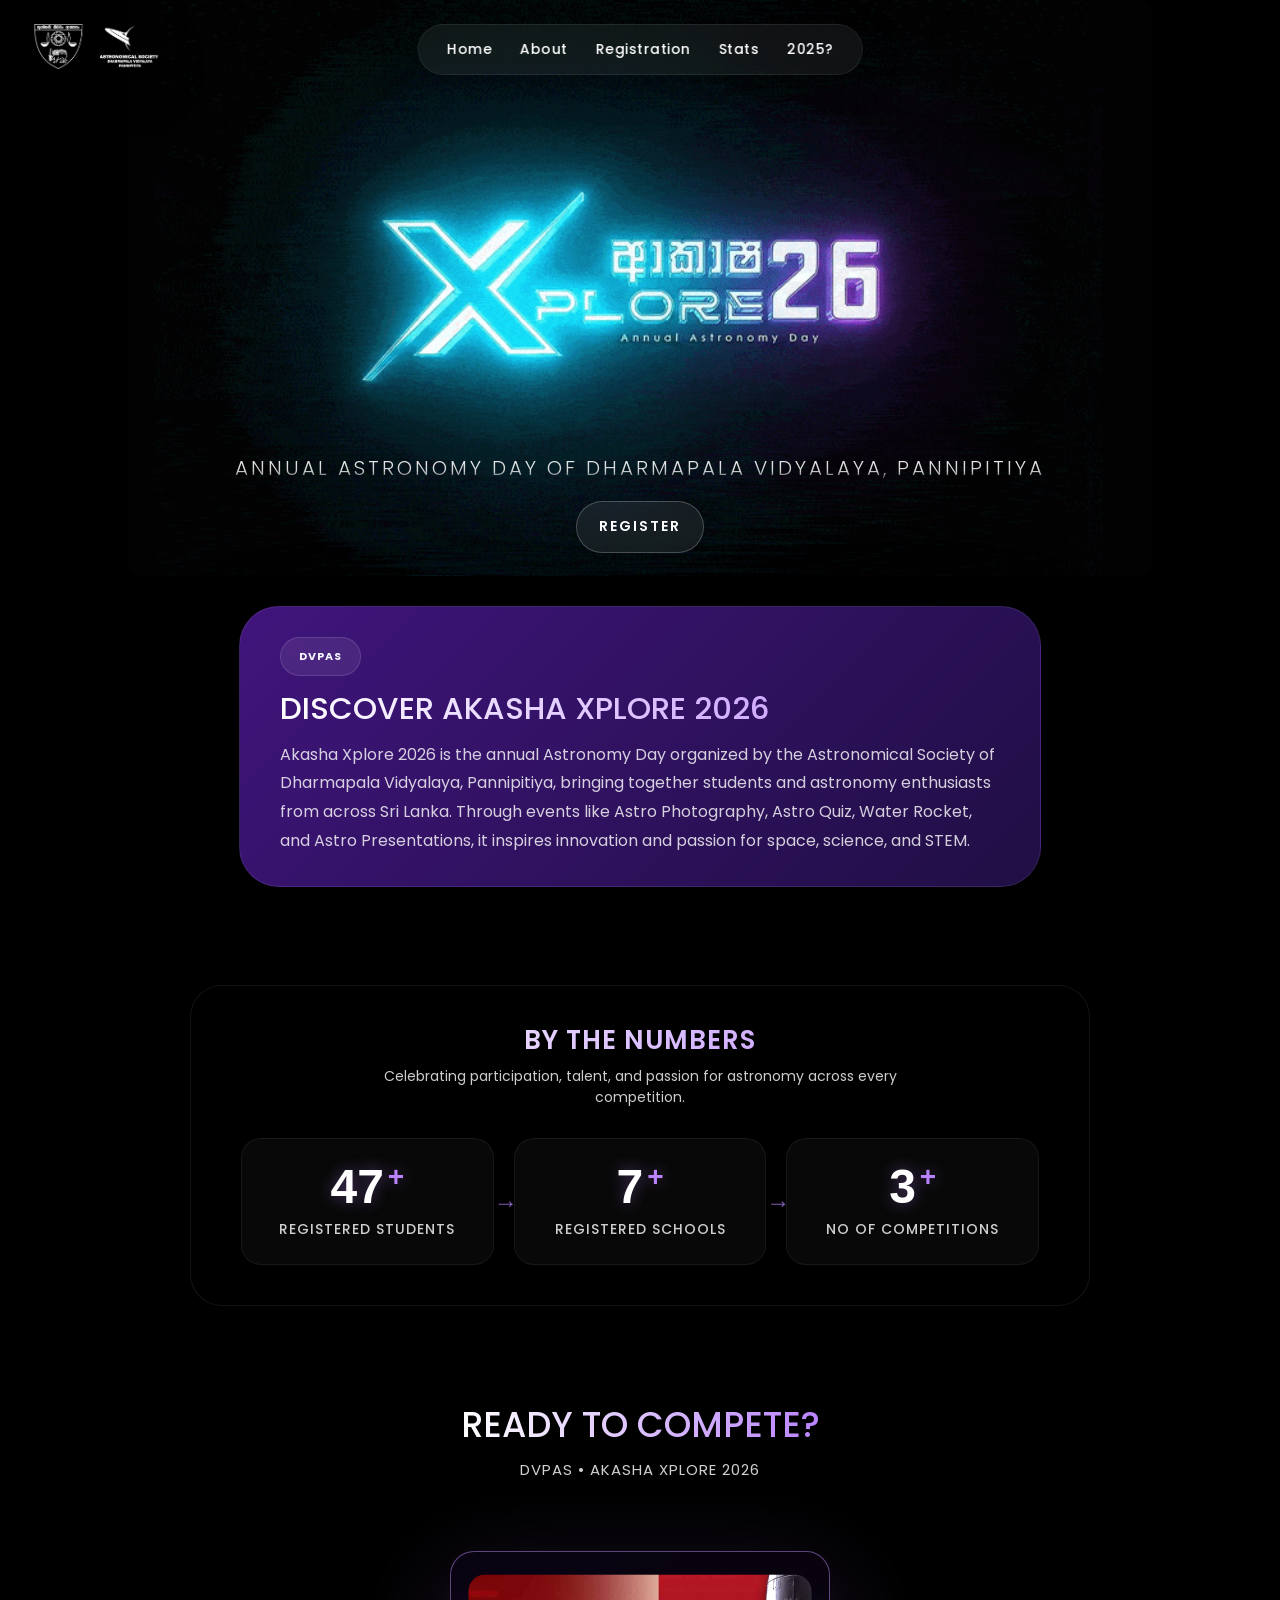
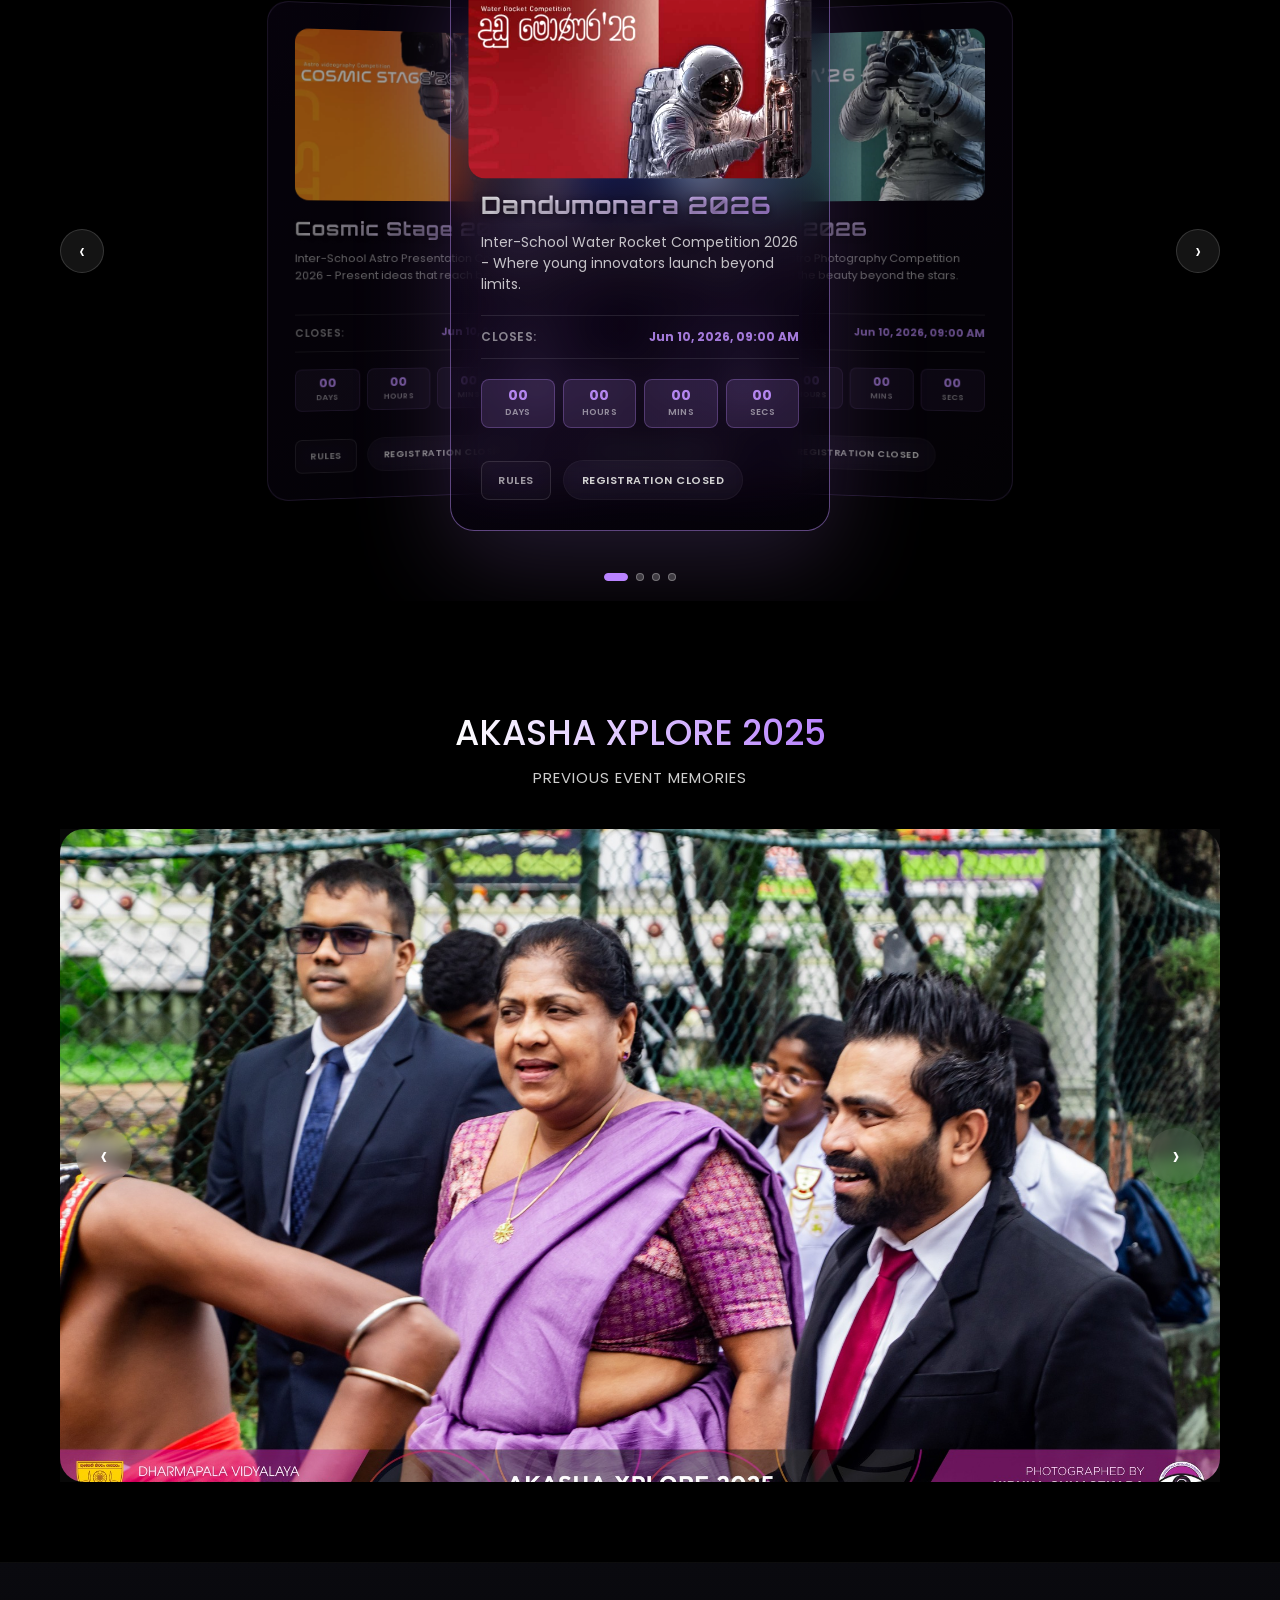
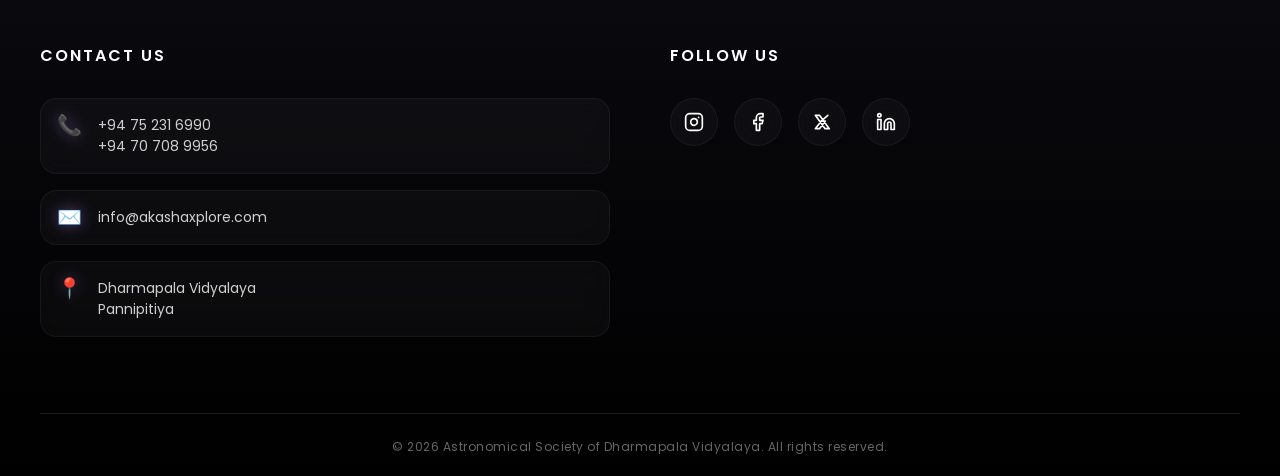
==== home.html @ 809018a6 "done" ====
<!DOCTYPE html>

<html lang="en">
<head>
<meta charset="UTF-8" />
<meta name="viewport" content="width=device-width, initial-scale=1.0"/>
<title>Akasha Xplore 2026</title>
<link rel="stylesheet" href="main.css">
<link href="https://fonts.googleapis.com/css2?family=Poppins:wght@300;400;500;600;700;800&display=swap" rel="stylesheet">
<link href="https://fonts.googleapis.com/css2?family=Orbitron:wght@400;500;700&display=swap" rel="stylesheet">
<link rel="icon" type="image/png" href="Images\favicon.png">
<style>
    .video-hero{
        position:relative;
        display:flex;
        flex-direction:column;
        align-items:center;
        justify-content:center;
        padding:0px 0px;
        background:transparent;
        height:auto; /* allow content-driven height so GIF can be sized */
    }
    .hero-media-wrapper{width:100%;display:flex;justify-content:center;}
    .video-hero .hero-gif{
        width:100%;
        max-width:80vw;
        max-height:80vh; /* keep GIF visually smaller on large screens */
        height:auto;
        object-fit:contain;
        z-index:0;
        transform-origin:center;
        transform:scale(1);
        border-radius:12px;
        box-shadow:0 10px 30px rgba(0,0,0,0.25);
        background:transparent;
    }
   .hero-caption {
    position: absolute;
    bottom: 4%; /* Adjust this percentage to slide the text up or down over the video */
    left: 50%;
    transform: translateX(-50%); /* This keeps everything perfectly centered */
    width: 100%;
    max-width: 900px;
    z-index: 10; /* Ensures the text is strictly on top of the media */
    display: flex;
    flex-direction: column;
    align-items: center;
    justify-content: center;
    text-align: center;
    padding: 0 30px; /* Keeps text from touching the screen edges on mobile */
}
    .hero-title{
        font-size:20px;
        color:#fff;
        text-transform:uppercase;
        letter-spacing:3px;
        font-weight:300;
        margin:0;
        padding:0px 0 0px 0;
        -webkit-font-smoothing:antialiased;
        font-family:'Poppins', 'Orbitron', sans-serif;

        background: linear-gradient(to bottom, rgba(255,255,255,1) 0%, rgba(255,255,255,0.8) 60%, rgba(0,0,0,0) 100%);
    -webkit-background-clip: text;
    background-clip: text;
    -webkit-text-fill-color: transparent;
    color: transparent; /* Hides the standard text color so the gradient shows */
    }

    
    .register-button{display:inline-block;margin-top:24px;padding:10px 20px;background:#0b74ff;color:#fff;border-radius:8px;text-decoration:none;border:none;font-weight:600;}
    .card-title{font-family:'Orbitron', 'Poppins', sans-serif;font-weight:700;letter-spacing:1px;color:#fff;text-shadow:0 2px 6px rgba(0,0,0,0.6);} 
    @media (max-width:900px){
        .video-hero .hero-gif{max-width:92%;max-height:48vh;border-radius:8px}
        .hero-title{font-size:18px}
    }
    @media (max-width:600px){
        .video-hero{padding:24px 12px;}
        .hero-title{font-size:16px}
    }


/* --- ULTIMATE MOBILE SPACING FIX --- */
@media (max-width: 768px) {
    /* 1. Push the entire hero section down so the navbar doesn't cover it */
    .video-hero {
        padding-top: 60px !important; 
        height: auto !important;
        justify-content: flex-start !important;
    }

    /* 2. Take the text out of "overlap mode" so it sits safely UNDER the logo */
    .hero-caption {
        position: relative !important; 
        bottom: auto !important;
        left: auto !important;
        transform: none !important;
        margin-top: 0px !important;
        padding-bottom: 10px !important;
    }

    /* 3. Shrink the text slightly and give it breathing room */
    .hero-title {
        font-size: 19px !important;
        line-height: 1.6 !important;
        padding: 0px 0 5px 0 !important;
        letter-spacing: 2px !important;
    }

    /* 4. Keep the button neatly spaced */
    .hero-register {
        margin-top: 10px !important;
    }
    /* 5. Make the logo/video much bigger on mobile */
    .video-hero .hero-gif {
        max-width: 100% !important;  
        max-height: none !important; /* This removes the height limit that was shrinking it! */
        width: 100% !important;
        transform: scale(1.15) !important; /* Bumps up the size a little extra (change to 1.2 or 1.3 if you want it HUGE) */
        margin-bottom: 0px !important;
    }


    /* ... your other mobile fixes ... */
    
    @media (max-width: 480px) {
        .card-buttons {
            justify-content: center; 
            gap: 10px;
            width: 100%;
        }
        .card-btn {
            flex: 1; 
            min-width: 0 !important; 
            padding: 10px 5px !important;
            text-align: center;
        }
    }

    @media (max-width: 480px) {
    /* 1. Make the whole carousel container taller so things actually fit */
    .carousel-container {
        height: 520px !important; /* Increased from the default 380px */
    }

    /* 2. Protect the image from being squished by the browser */
    .card-image {
        height: 150px !important; 
        min-height: 150px !important;
        flex-shrink: 0 !important; /* This is the magic rule that stops the squishing */
    }
}   
</style> </head>
<body>


    </style>
</head>
<body>



    
<!-- NAVIGATION BAR -->
<nav class="navbar">
    <div class="navbar-container">
        <div class="nav-links">
            <a href="#heroSection" class="nav-link">Home</a>
            <a href="#aboutSection" class="nav-link">About</a>
            <a href="#sliderSection" class="nav-link">Registration</a>
            <a href="#statsSection" class="nav-link">Stats</a>
            <a href="#gallery2025Section" class="nav-link">2025?</a>
        </div>
    </div>
</nav>

<!-- FLOATING LOGO -->
<div class="floating-logo">
    <img src="Images/scl-club.png" alt="Logo" />
</div>


<section class="video-hero" aria-label="Intro media" id="heroSection">
    <div class="hero-media-wrapper">
        <img id="heroGif" src="Video\Logo_with_glowing_pulse_202605171356-ezgif.com-optimize.gif" alt="Akasha Xplore hero" class="hero-gif" loading="eager" />
    </div>
    <div class="hero-caption">
        <div class="hero-title">Annual Astronomy Day of Dharmapala Vidyalaya, Pannipitiya</div>
        <button class="scroll-cta hero-register" id="scrollToContent">REGISTER</button>
    </div>
</section>

<div class="page">

<!-- ABOUT SECTION (inserted) -->
<section class="about-section" id="aboutSection" aria-label="About">

    <div class="about-card-content">

        <div class="about-header">
            <span class="about-status">DVPAS</span>
            <div class="about-title">DISCOVER AKASHA XPLORE 2026</div>
            <p class="about-subtitle">Akasha Xplore 2026 is the annual Astronomy Day organized by the Astronomical Society of Dharmapala Vidyalaya, Pannipitiya, bringing together students and astronomy enthusiasts from across Sri Lanka. Through events like Astro Photography, Astro Quiz, Water Rocket, and Astro Presentations, it inspires innovation and passion for space, science, and STEM.</p>
        </div>


    </div>

</section>

<!-- STATS SECTION -->
<section class="stats-section" id="statsSection" aria-label="By the Numbers">
    <div class="stats-card-content">
        <div class="stats-header">
            <div class="stats-title">BY THE NUMBERS</div>
            <p class="stats-subtitle">Celebrating participation, talent, and passion for astronomy across every competition.</p>
        </div>
        <div class="stats-grid">
            <div class="stat-item">
                <div class="stat-number" data-target="50">0</div>
                <div class="stat-label">Registered Students</div>
            </div>
            <div class="stat-item">
                <div class="stat-number" data-target="8">0</div>
                <div class="stat-label">Registered Schools</div>
            </div>
            <div class="stat-item">
                <div class="stat-number" data-target="4">0</div>
                <div class="stat-label">No of Competitions</div>
            </div>
        </div>
    </div>
</section>

<section class="slider-section no-glass" id="sliderSection">

    <!-- HEADER -->

    <div class="header header-centered">

        <div class="title title-small">
            READY TO COMPETE?
        </div>

        <div class="subtitle">
            DVPAS  • AKASHA XPLORE 2026
        </div>

    </div>

    <!-- SLIDER - CAROUSEL WITH GLASSY CARDS -->

    <div class="carousel-wrapper">
        <div class="carousel-container" id="carouselContainer">
            <!-- Cards will be dynamically inserted here -->
        </div>
        
        <!-- Navigation Arrows -->
        <button class="carousel-nav carousel-prev" id="carouselPrevBtn" aria-label="Previous slide">‹</button>
        <button class="carousel-nav carousel-next" id="carouselNextBtn" aria-label="Next slide">›</button>
        
        <!-- Carousel Indicators -->
        <div class="carousel-indicators" id="carouselIndicators"></div>
    </div>


</section>

<section class="gallery-section" id="gallery2025Section" aria-label="Akasha Xplore 2025 Gallery" style="flex-direction: column; width: 100%; max-width: 1200px; margin: 0 auto; padding: 40px 20px;">
    <div class="header header-centered" style="margin-bottom: 40px; width: 100%;">
        <div class="title title-small">AKASHA XPLORE 2025</div>
        <div class="subtitle">PREVIOUS EVENT MEMORIES</div>
    </div>
    <style>
        .gallery-slider::-webkit-scrollbar { display: none; }
        
        .gallery-slide::after {
            content: '';
            position: absolute;
            top: 0;
            left: -100%;
            width: 50%;
            height: 100%;
            background: linear-gradient(to right, rgba(255,255,255,0) 0%, rgba(255,255,255,0.3) 50%, rgba(255,255,255,0) 100%);
            transform: skewX(-25deg);
            transition: left 0.6s ease-in-out;
            pointer-events: none;
            z-index: 2;
        }
        
        .gallery-slide:hover::after {
            left: 150%;
        }
        
        .gallery-slide img {
            transition: transform 0.4s ease;
        }
        
        .gallery-slide:hover img {
            transform: scale(1.05);
        }
    </style>
    <div class="gallery-slider-wrapper" style="position: relative; display: flex; align-items: center; justify-content: center; width: 100%;">
        <button class="nav-btn prev" id="prevGalleryBtn" type="button" aria-label="Previous">‹</button>
        <div class="gallery-slider" id="gallerySlider" style="display: flex; overflow-x: auto; scroll-snap-type: x mandatory; scroll-behavior: smooth; width: 100%; scrollbar-width: none; background: rgba(255,255,255,0.03);">
            <div class="gallery-slide" style="flex: 0 0 100%; scroll-snap-align: center; display: flex; justify-content: center; align-items: center; padding: 0; box-sizing: border-box; position: relative; overflow: hidden; aspect-ratio: 16/9;">
                <img src="Images\1.jpg" alt="2025 Memory 1" loading="lazy" style="width: 100%; height: 100%; object-fit: cover; box-shadow: 0 15px 40px rgba(0,0,0,0.4);" />
            </div>
            <div class="gallery-slide" style="flex: 0 0 100%; scroll-snap-align: center; display: flex; justify-content: center; align-items: center; padding: 0; box-sizing: border-box; position: relative; overflow: hidden; aspect-ratio: 16/9;">
                <img src="Images\2.jpg" alt="2025 Memory 2" loading="lazy" style="width: 100%; height: 100%; object-fit: cover; box-shadow: 0 15px 40px rgba(0,0,0,0.4);" />
            </div>
            <div class="gallery-slide" style="flex: 0 0 100%; scroll-snap-align: center; display: flex; justify-content: center; align-items: center; padding: 0; box-sizing: border-box; position: relative; overflow: hidden; aspect-ratio: 16/9;">
                <img src="Images\3.jpg" alt="2025 Memory 3" loading="lazy" style="width: 100%; height: 100%; object-fit: cover; box-shadow: 0 15px 40px rgba(0,0,0,0.4);" />
            </div>
            <div class="gallery-slide" style="flex: 0 0 100%; scroll-snap-align: center; display: flex; justify-content: center; align-items: center; padding: 0; box-sizing: border-box; position: relative; overflow: hidden; aspect-ratio: 16/9;">
                <img src="Images\4.jpg" alt="2025 Memory 4" loading="lazy" style="width: 100%; height: 100%; object-fit: cover; box-shadow: 0 15px 40px rgba(0,0,0,0.4);" />
            </div>
            <div class="gallery-slide" style="flex: 0 0 100%; scroll-snap-align: center; display: flex; justify-content: center; align-items: center; padding: 0; box-sizing: border-box; position: relative; overflow: hidden; aspect-ratio: 16/9;">
                <img src="Images\5.jpg" alt="2025 Memory 5" loading="lazy" style="width: 100%; height: 100%; object-fit: cover; box-shadow: 0 15px 40px rgba(0,0,0,0.4);" />
            </div>
            <div class="gallery-slide" style="flex: 0 0 100%; scroll-snap-align: center; display: flex; justify-content: center; align-items: center; padding: 0; box-sizing: border-box; position: relative; overflow: hidden; aspect-ratio: 16/9;">
                <img src="Images\6.jpg" alt="2025 Memory 6" loading="lazy" style="width: 100%; height: 100%; object-fit: cover; box-shadow: 0 15px 40px rgba(0,0,0,0.4);" />
            </div>
            <div class="gallery-slide" style="flex: 0 0 100%; scroll-snap-align: center; display: flex; justify-content: center; align-items: center; padding: 0; box-sizing: border-box; position: relative; overflow: hidden; aspect-ratio: 16/9;">
                <img src="Images\7.jpg" alt="2025 Memory 7" loading="lazy" style="width: 100%; height: 100%; object-fit: cover; box-shadow: 0 15px 40px rgba(0,0,0,0.4);" />
            </div>
            <div class="gallery-slide" style="flex: 0 0 100%; scroll-snap-align: center; display: flex; justify-content: center; align-items: center; padding: 0; box-sizing: border-box; position: relative; overflow: hidden; aspect-ratio: 16/9;">
                <img src="Images\8.jpg" alt="2025 Memory 8" loading="lazy" style="width: 100%; height: 100%; object-fit: cover; box-shadow: 0 15px 40px rgba(0,0,0,0.4);" />
            </div>
            <div class="gallery-slide" style="flex: 0 0 100%; scroll-snap-align: center; display: flex; justify-content: center; align-items: center; padding: 0; box-sizing: border-box; position: relative; overflow: hidden; aspect-ratio: 16/9;">
                <img src="Images/9.jpg" alt="2025 Memory 9" loading="lazy" style="width: 100%; height: 100%; object-fit: cover; box-shadow: 0 15px 40px rgba(0,0,0,0.4);" />
            </div>
            <div class="gallery-slide" style="flex: 0 0 100%; scroll-snap-align: center; display: flex; justify-content: center; align-items: center; padding: 0; box-sizing: border-box; position: relative; overflow: hidden; aspect-ratio: 16/9;">
                <img src="Images/10.jpg" alt="2025 Memory 10" loading="lazy" style="width: 100%; height: 100%; object-fit: cover; box-shadow: 0 15px 40px rgba(0,0,0,0.4);" />
            </div>
        </div>
        <button class="nav-btn next" id="nextGalleryBtn" type="button" aria-label="Next">›</button>
    </div>
</section>

</div>

<script>

const heroMedia = document.getElementById("heroVideo") || document.getElementById("heroGif");
if (heroMedia && heroMedia.tagName === 'VIDEO') {
    heroMedia.muted = true;
    const tryPlay = () => {
        const p = heroMedia.play();
        if (p && typeof p.catch === "function") p.catch(()=>{});
    };
    if (document.readyState === "loading") {
        document.addEventListener("DOMContentLoaded", tryPlay, { once: true });
    } else {
        tryPlay();
    }
}

const scrollToContent = document.getElementById("scrollToContent");
const sliderSection = document.getElementById("sliderSection");

if(scrollToContent && sliderSection){
    scrollToContent.addEventListener("click", ()=>{
        sliderSection.scrollIntoView({ behavior:"smooth", block:"start" });
    });
}

// Navigation links smooth scroll — offset handled by scroll-margin-top in main.css
const navLinks = document.querySelectorAll(".nav-link");
navLinks.forEach(link => {
    link.addEventListener("click", (e) => {
        e.preventDefault();
        const targetId = link.getAttribute("href").substring(1);
        const targetSection = document.getElementById(targetId);
        if(targetSection){
            targetSection.scrollIntoView({ behavior: "smooth", block: "start" });
        }
    });
});

// Logo and Contact visibility control - disappear on scroll
const floatingLogo = document.querySelector(".floating-logo");
const floatingContact = document.querySelector(".floating-contact");

const handleVisibility = () => {
    const currentScroll = window.scrollY;
    const isScrolled = currentScroll > 0;
    
    if(floatingLogo){
        floatingLogo.style.opacity = isScrolled ? "0" : "1";
        floatingLogo.style.pointerEvents = isScrolled ? "none" : "auto";
    }
    
    if(floatingContact){
        floatingContact.style.opacity = isScrolled ? "0" : "1";
        floatingContact.style.pointerEvents = isScrolled ? "none" : "auto";
    }
};

window.addEventListener("scroll", handleVisibility);
handleVisibility(); // Call on page load


// OLD COMPETITION SLIDER CODE - REPLACED WITH CAROUSEL SLIDER
// The old code has been completely replaced with new carousel functionality

// NEW CAROUSEL SLIDER - Glassy Cards with Auto-play, Drag & Responsive
const carouselContainer = document.getElementById("carouselContainer");
const carouselPrevBtn = document.getElementById("carouselPrevBtn");
const carouselNextBtn = document.getElementById("carouselNextBtn");
const carouselIndicators = document.getElementById("carouselIndicators");

let carouselCurrent = 0;
let autoPlayInterval = null;
const carouselDataSet = [
    {
        image: "Images/dadu.jpg",
        title: "Dandumonara 2026",
        description: "Inter-School Water Rocket Competition 2026 - Where young innovators launch beyond limits.",
        date: "2026-06-10T09:00:00Z",
        url: "https://forms.gle/tN83qLReXNAUUMzi9",
        rulesUrl: "pdfs/INTER-SCHOOL WATER ROCKET COMPETITION.pdf"
    },
    {
        image: "Images/lumora.jpg",
        title: "Lumora 2026",
        description: "Inter-School Astro Photography Competition 2026 - Capture the beauty beyond the stars.",
        date: "2026-06-10T09:00:00Z",
        url: "https://forms.gle/XWignNSZweAbQ3vy6",
        rulesUrl: "pdfs/INTER-SCHOOL PHOTOGRAPHIC COMPETITION.pdf"
    },
    {
        image: "Images/quasar.jpg",
        title: "QUASAR 2026",
        description: "Inter-School Astro Quiz Competition 2026 - Challenge your knowledge beyond the stars.",
        date: "2026-06-10T09:00:00Z",
        url: "https://forms.gle/xjL37yFq11N5qyHX8",
        rulesUrl: "pdfs/INTER-SCHOOL ASTRONOMY QUIZ COMPETITION.pdf"
    },
    {
        image: "Images/comic.jpg",
        title: "Cosmic Stage 2026",
        description: "Inter-School Astro Presentation Competition 2026 - Present ideas that reach beyond the universe.",
        date: "2026-06-10T09:00:00Z",
        url: "https://forms.gle/NzLrQ6MP7TrWJ2xN8",
        rulesUrl: "pdfs/INTER-SCHOOL VIDEOGRPHY COMPETITION.pdf"
    }
];



function createCarouselCards() {
    if (!carouselContainer) return;
    carouselContainer.innerHTML = '';
    carouselDataSet.forEach((event, index) => {
        const card = document.createElement('div');
        card.className = 'carousel-card';
        if (index === carouselCurrent) card.classList.add('active');
        else if (index === (carouselCurrent + 1) % carouselDataSet.length) card.classList.add('next');
        else if (index === (carouselCurrent - 1 + carouselDataSet.length) % carouselDataSet.length) card.classList.add('prev');

        card.innerHTML = `
            <img src="${encodeURI(event.image)}" alt="${event.title}" class="card-image" />
            <div class="card-content">
                <h3 class="card-title">${event.title}</h3>
                <p class="card-description">${event.description}</p>
            </div>
            <div class="card-meta">
                <div class="meta-item">
                    <span class="meta-label">Closes:</span>
                    <span class="meta-value">${new Date(event.date).toLocaleString(undefined, { year: 'numeric', month: 'short', day: 'numeric', hour: '2-digit', minute: '2-digit' })}</span>
                </div>
            </div>
            <div class="card-countdown" id="countdown-${index}">
                <div class="countdown-mini">
                    <span class="countdown-mini-value" data-days>00</span>
                    <span class="countdown-mini-label">Days</span>
                </div>
                <div class="countdown-mini">
                    <span class="countdown-mini-value" data-hours>00</span>
                    <span class="countdown-mini-label">Hours</span>
                </div>
                <div class="countdown-mini">
                    <span class="countdown-mini-value" data-minutes>00</span>
                    <span class="countdown-mini-label">Mins</span>
                </div>
                <div class="countdown-mini">
                    <span class="countdown-mini-value" data-seconds>00</span>
                    <span class="countdown-mini-label">Secs</span>
                </div>
            </div>
            <div class="card-buttons">
                ${event.rulesUrl ? `<a href="${event.rulesUrl}" class="card-btn rules-btn" target="_blank" rel="noopener">Rules</a>` : `<button class="card-btn rules-btn" onclick="showRules(${index})">Rules</button>`}
                ${event.expired ? `<span class="card-btn register-closed">Registration closed</span>` : `<a href="${event.url}" class="card-btn register-btn" target="_blank" rel="noopener">Register</a>`}
            </div>
        `;

        carouselContainer.appendChild(card);
    });
}

function createIndicators() {
    carouselIndicators.innerHTML = '';
    carouselDataSet.forEach((_, index) => {
        const indicator = document.createElement('button');
        indicator.className = 'indicator';
        if (index === carouselCurrent) indicator.classList.add('active');
        indicator.onclick = () => goToSlide(index);
        carouselIndicators.appendChild(indicator);
    });
}

function updateCarousel(direction) {
    // Rebuild carousel and play entry animation based on direction ('next'|'prev'|undefined)
    if (!carouselContainer) return;
    createCarouselCards();
    createIndicators();
    updateCountdownTimers();

    const newActive = carouselContainer.querySelector('.carousel-card.active');
    if (!newActive) return;
    // cleanup any lingering animation classes
    newActive.classList.remove('slide-in-left','slide-in-right','slide-out-left','slide-out-right');

    if (direction === 'next') {
        newActive.classList.add('slide-in-right');
    } else if (direction === 'prev') {
        newActive.classList.add('slide-in-left');
    } else {
        // ensure visible when no direction provided
        newActive.style.opacity = '1';
    }

    // remove animation classes after finished to keep DOM clean
    setTimeout(() => {
        newActive.classList.remove('slide-in-left','slide-in-right');
    }, 600);
}

function nextSlide() {
    if (!carouselContainer) {
        carouselCurrent = (carouselCurrent + 1) % carouselDataSet.length;
        updateCarousel('next');
        resetAutoPlay();
        return;
    }
    const currentCard = carouselContainer.querySelector('.carousel-card.active');
    if (currentCard) {
        currentCard.classList.remove('slide-in-left','slide-in-right','slide-out-left','slide-out-right');
        currentCard.classList.add('slide-out-left');
    }
    setTimeout(() => {
        carouselCurrent = (carouselCurrent + 1) % carouselDataSet.length;
        updateCarousel('next');
        resetAutoPlay();
    }, 420);
}

function prevSlide() {
    if (!carouselContainer) {
        carouselCurrent = (carouselCurrent - 1 + carouselDataSet.length) % carouselDataSet.length;
        updateCarousel('prev');
        resetAutoPlay();
        return;
    }
    const currentCard = carouselContainer.querySelector('.carousel-card.active');
    if (currentCard) {
        currentCard.classList.remove('slide-in-left','slide-in-right','slide-out-left','slide-out-right');
        currentCard.classList.add('slide-out-right');
    }
    setTimeout(() => {
        carouselCurrent = (carouselCurrent - 1 + carouselDataSet.length) % carouselDataSet.length;
        updateCarousel('prev');
        resetAutoPlay();
    }, 420);
}

function goToSlide(index) {
    if (index === carouselCurrent) return;
    const total = carouselDataSet.length;
    const diff = (index - carouselCurrent + total) % total;
    const direction = diff === 0 ? null : (diff <= total/2 ? 'next' : 'prev');

    const currentCard = carouselContainer.querySelector('.carousel-card.active');
    if (currentCard) {
        currentCard.classList.remove('slide-in-left','slide-in-right','slide-out-left','slide-out-right');
        currentCard.classList.add(direction === 'next' ? 'slide-out-left' : 'slide-out-right');
    }

    setTimeout(() => {
        carouselCurrent = index;
        updateCarousel(direction);
        resetAutoPlay();
    }, 420);
}

function updateCountdownTimers() {
    carouselDataSet.forEach((event, index) => {
        const targetDate = new Date(event.date).getTime();
        const now = new Date().getTime();
        const timeRemaining = targetDate - now;
        
        if (timeRemaining <= 0) {
            updateCountdownDisplay(index, 0, 0, 0, 0);
            markExpired(index);
            return;
        }
        
        const days = Math.floor(timeRemaining / (1000 * 60 * 60 * 24));
        const hours = Math.floor((timeRemaining % (1000 * 60 * 60 * 24)) / (1000 * 60 * 60));
        const minutes = Math.floor((timeRemaining % (1000 * 60 * 60)) / (1000 * 60));
        const seconds = Math.floor((timeRemaining % (1000 * 60)) / 1000);
        
        updateCountdownDisplay(index, days, hours, minutes, seconds);
    });
}

    function markExpired(index) {
        if (!carouselContainer) return;
        const card = carouselContainer.querySelectorAll('.carousel-card')[index];
        if (!card) return;
        if (card.classList.contains('expired')) return;
        card.classList.add('expired');

        // Replace register link/button with disabled label
        const register = card.querySelector('.register-btn');
        if (register) {
            const disabled = document.createElement('span');
            disabled.className = 'card-btn register-closed';
            disabled.textContent = 'Registration closed';
            register.replaceWith(disabled);
        }

        // Muted rules button
        const rules = card.querySelector('.rules-btn');
        if (rules) rules.classList.add('muted');
        // Persist expired state so re-render keeps it
        if (carouselDataSet[index]) carouselDataSet[index].expired = true;
    }

function updateCountdownDisplay(index, days, hours, minutes, seconds) {
    const countdownContainer = document.getElementById(`countdown-${index}`);
    if (!countdownContainer) return;
    
    const daysEl = countdownContainer.querySelector('[data-days]');
    const hoursEl = countdownContainer.querySelector('[data-hours]');
    const minutesEl = countdownContainer.querySelector('[data-minutes]');
    const secondsEl = countdownContainer.querySelector('[data-seconds]');
    
    if (daysEl) daysEl.textContent = String(days).padStart(2, '0');
    if (hoursEl) hoursEl.textContent = String(hours).padStart(2, '0');
    if (minutesEl) minutesEl.textContent = String(minutes).padStart(2, '0');
    if (secondsEl) secondsEl.textContent = String(seconds).padStart(2, '0');
}

function autoPlay() {
    autoPlayInterval = setInterval(() => {
        nextSlide();
    }, 6000); // Auto-play every 6 seconds
}

function resetAutoPlay() {
    clearInterval(autoPlayInterval);
    autoPlay();
}

function showRules(index) {
    const ev = carouselDataSet[index] || {};
    const rules = ev.rules || `1. All participants must be registered\n2. Follow the code of conduct\n3. Submission deadline is mandatory\n4. Winners will be announced within 7 days\n5. Teams must have 1-5 members`;
    const title = ev.title ? `${ev.title} - Rules & Regulations` : 'Rules & Regulations';
    alert(`${title}\n\n${rules}`);
}

if (carouselContainer) {
    // Pointer-based interactive drag + tilt (mouse & touch unified)
    let isDragging = false;
    let startX = 0;
    let currentTranslate = 0;
    let lastX = 0;
    let lastTime = 0;
    let velocity = 0;
    
    carouselContainer.addEventListener('pointerdown', (e) => {
        // Only primary button
        if (e.pointerType === 'mouse' && e.button !== 0) return;
        isDragging = true;
        startX = e.clientX;
       
    });
    
    carouselContainer.addEventListener('pointermove', (e) => {
        if (!isDragging) return;
        const dx = e.clientX - startX;
        currentTranslate = dx;
        // move the whole container for a natural feel
        carouselContainer.style.transform = `translateX(${currentTranslate}px)`;
    
        const now = performance.now();
        velocity = (e.clientX - lastX) / Math.max(1, now - lastTime); // px per ms
        lastX = e.clientX;
        lastTime = now;
    
        // slight tilt on active card
        const active = carouselContainer.querySelector('.carousel-card.active');
        if (active) {
            const tilt = Math.max(-12, Math.min(12, (dx / carouselContainer.clientWidth) * 20));
            active.style.setProperty('--tilt', `${tilt}deg`);
            active.classList.add('tilt');
        }
    });
    
    function endPointerDrag(e) {
        if (!isDragging) return;
        isDragging = false;
        try { carouselContainer.releasePointerCapture(e.pointerId); } catch(err){}
        carouselContainer.classList.remove('dragging');
        // reset visual translate (CSS transition will animate back if necessary)
        carouselContainer.style.transform = '';
    
        const threshold = carouselContainer.clientWidth * 0.16; // 16% width
        const veloThreshold = 0.6; // px/ms
    
        if (Math.abs(currentTranslate) > threshold || Math.abs(velocity) > veloThreshold) {
            if (currentTranslate < 0 || velocity < -veloThreshold) nextSlide();
            else prevSlide();
        } else {
            // snap back, remove tilt
            const active = carouselContainer.querySelector('.carousel-card.active');
            if (active) {
                active.style.removeProperty('--tilt');
                active.classList.remove('tilt');
            }
        }
    
        currentTranslate = 0;
        velocity = 0;
    }
    
    carouselContainer.addEventListener('pointerup', endPointerDrag);
    carouselContainer.addEventListener('pointercancel', endPointerDrag);
    carouselContainer.addEventListener('pointerleave', (e) => { if (isDragging) endPointerDrag(e); });
    
    // Prevent native dragging of images
    carouselContainer.querySelectorAll('img').forEach(img => img.draggable = false);
}

// Event listeners for buttons
if (carouselPrevBtn) {
    carouselPrevBtn.addEventListener('click', prevSlide);
}

if (carouselNextBtn) {
    carouselNextBtn.addEventListener('click', nextSlide);
}

// Update countdowns every second
setInterval(updateCountdownTimers, 1000);

// Initialize carousel
updateCarousel();
autoPlay();

// Pause auto-play on hover
carouselContainer.addEventListener('mouseenter', () => {
    clearInterval(autoPlayInterval);
});

carouselContainer.addEventListener('mouseleave', () => {
    if (!isDragging) {
        autoPlay();
    }
});

// Number Counter Animation
const counters = document.querySelectorAll('.stat-number');
const animationDuration = 2000; // 2 seconds

const animateCounters = () => {
    counters.forEach(counter => {
        const target = +counter.getAttribute('data-target');
        const startTime = performance.now();
        const startValue = 0;
        
        // Reset counter
        counter.innerText = '0';

        const updateCount = (currentTime) => {
            const elapsedTime = currentTime - startTime;
            const progress = Math.min(elapsedTime / animationDuration, 1);
            
            // Easing function (easeOutExpo)
            const easeOutProgress = 1 - Math.pow(1 - progress, 3);
            
            const currentCount = Math.floor(easeOutProgress * target);
            counter.innerText = currentCount;

            if (progress < 1) {
                requestAnimationFrame(updateCount);
            } else {
                counter.innerText = target;
            }
        };
        
        requestAnimationFrame(updateCount);
    });
};

const statsSectionObserver = document.querySelector('.stats-section');
if (statsSectionObserver) {
    const observer = new IntersectionObserver((entries, obs) => {
        entries.forEach(entry => {
            if (entry.isIntersecting) {
                animateCounters();
                obs.unobserve(entry.target);
            }
        });
    }, { threshold: 0.2 });

    observer.observe(statsSectionObserver);
}

// Gallery Slider Logic
const gallerySlider = document.getElementById('gallerySlider');
const nextGalleryBtn = document.getElementById('nextGalleryBtn');
const prevGalleryBtn = document.getElementById('prevGalleryBtn');

if(gallerySlider && nextGalleryBtn && prevGalleryBtn){
    const slideWidth = gallerySlider.clientWidth;
    
    const slideNext = () => {
        if (gallerySlider.scrollLeft + gallerySlider.clientWidth >= gallerySlider.scrollWidth - 10) {
            // Go back to the start if at the end
            gallerySlider.scrollTo({ left: 0, behavior: 'smooth' });
        } else {
            gallerySlider.scrollBy({ left: gallerySlider.clientWidth, behavior: 'smooth' });
        }
    };
    
    const slidePrev = () => {
        if (gallerySlider.scrollLeft <= 0) {
            // Go to the end if at the start
            gallerySlider.scrollTo({ left: gallerySlider.scrollWidth, behavior: 'smooth' });
        } else {
            gallerySlider.scrollBy({ left: -gallerySlider.clientWidth, behavior: 'smooth' });
        }
    };

    let autoSlideInterval = setInterval(slideNext, 3000);

    const resetInterval = () => {
        clearInterval(autoSlideInterval);
        autoSlideInterval = setInterval(slideNext, 3000);
    };

    nextGalleryBtn.addEventListener('click', () => {
        slideNext();
        resetInterval();
    });
    
    prevGalleryBtn.addEventListener('click', () => {
        slidePrev();
        resetInterval();
    });
    
    // Pause on hover
    gallerySlider.addEventListener('mouseenter', () => clearInterval(autoSlideInterval));
    gallerySlider.addEventListener('mouseleave', () => {
        autoSlideInterval = setInterval(slideNext, 3000);
    });
}

</script>

<!-- FOOTER -->
<footer class="modern-footer">
    <div class="footer-container">
        <!-- Section 1: Contact Us -->
        <div class="footer-section contact-us">
            <h3 class="footer-title">CONTACT US</h3>
            <div class="contact-item">
                <span class="icon">📞</span>
                <div class="contact-text">
                    <p>+94 75 231 6990</p>
                    <p>+94 70 708 9956</p>
                </div>
            </div>
            <div class="contact-item">
                <span class="icon">✉️</span>
                <div class="contact-text">
                    <p>info@akashaxplore.com</p>
                </div>
            </div>
            <div class="contact-item">
                <span class="icon">📍</span>
                <div class="contact-text">
                    <p>Dharmapala Vidyalaya</p>
                    <p>Pannipitiya</p>
                </div>
            </div>
        </div>

        <!-- Section 2: Follow Us -->
        <div class="footer-section follow-us">
            <h3 class="footer-title">FOLLOW US</h3>
            <div class="social-icons">
                <a href="#" class="social-btn" aria-label="Instagram">
                    <svg viewBox="0 0 24 24" width="20" height="20" stroke="currentColor" stroke-width="2" fill="none" stroke-linecap="round" stroke-linejoin="round"><rect x="2" y="2" width="20" height="20" rx="5" ry="5"></rect><path d="M16 11.37A4 4 0 1 1 12.63 8 4 4 0 0 1 16 11.37z"></path><line x1="17.5" y1="6.5" x2="17.51" y2="6.5"></line></svg>
                </a>
                <a href="#" class="social-btn" aria-label="Facebook">
                    <svg viewBox="0 0 24 24" width="20" height="20" stroke="currentColor" stroke-width="2" fill="none" stroke-linecap="round" stroke-linejoin="round"><path d="M18 2h-3a5 5 0 0 0-5 5v3H7v4h3v8h4v-8h3l1-4h-4V7a1 1 0 0 1 1-1h3z"></path></svg>
                </a>
                <a href="#" class="social-btn" aria-label="Twitter/X">
                    <svg viewBox="0 0 24 24" width="20" height="20" stroke="currentColor" stroke-width="2" fill="none" stroke-linecap="round" stroke-linejoin="round"><path d="M4 4l11.73 16h5L9 4H4zm15 0L11 11m0 0l-7 9h5l7-9z"></path></svg>
                </a>
                <a href="#" class="social-btn" aria-label="LinkedIn">
                    <svg viewBox="0 0 24 24" width="20" height="20" stroke="currentColor" stroke-width="2" fill="none" stroke-linecap="round" stroke-linejoin="round"><path d="M16 8a6 6 0 0 1 6 6v7h-4v-7a2 2 0 0 0-2-2 2 2 0 0 0-2 2v7h-4v-7a6 6 0 0 1 6-6z"></path><rect x="2" y="9" width="4" height="12"></rect><circle cx="4" cy="4" r="2"></circle></svg>
                </a>
            </div>
        </div>

        <!-- Section 3: Subscribe -->
      
            </form>
        </div>
    </div>
    <div class="footer-bottom">
        <p>© 2026 Astronomical Society of Dharmapala Vidyalaya. All rights reserved.</p>
    </div>
</footer>

</body>
</html>
---- main.css ----
*{
    margin:0;
    padding:0;
    box-sizing:border-box;
    font-family:'Poppins',sans-serif;
}

body{
    background:#000;
    color:white;

    min-height:100vh;
    padding:0;
}

/* NAVIGATION BAR */

.navbar{
    position:fixed;
    top:24px;
    left:50%;
    transform:translateX(-50%);
    
    z-index:10;
    
    width:auto;
    max-width:90vw;
}

.navbar-container{
    display:flex;
    align-items:center;
    justify-content:center;
    gap:40px;
    
    padding:14px 28px;
    
    background:rgba(255,255,255,0.06);
    backdrop-filter:blur(12px);
    border:1px solid rgba(255,255,255,0.08);
    border-radius:999px;
    
    box-shadow:0 10px 40px rgba(0,0,0,0.3);
}

.nav-links{
    display:flex;
    gap:28px;
    align-items:center;
}

.nav-link{
    color:#ffffff;
    text-decoration:none;
    font-size:14px;
    font-weight:500;
    letter-spacing:0.5px;
    
    transition:color 0.3s ease;
    
    cursor:pointer;
}

.nav-link:hover{
    color:#b983ff;
}

/* FLOATING LOGO */

.floating-logo{
    position:fixed;
    top:24px;
    left:24px;
    
    z-index:9;
    
    width:140px;
    height:auto;
    
    opacity:1;
    transition:opacity 0.3s ease;
}

.floating-logo img{
    width:100%;
    height:auto;
    
    filter: drop-shadow(0 10px 30px rgba(0,0,0,0.6));
}

@media(max-width:768px){
    /* Hide floating elements on mobile for cleaner navbar */
    .floating-logo,
    .floating-contact{
        display:none !important;
        opacity:0 !important;
        pointer-events:none !important;
    }

    /* Compact navbar container */
    .navbar-container{
        gap:12px;
        padding:8px 12px;
    }

    .nav-links{
        gap:10px;
    }

    /* Replace text labels with icons while keeping text for accessibility (visually hidden)
       Use pseudo-elements for icons (emoji fallback). */
    .nav-link{
        font-size:0; /* hide text visually */
        width:44px;
        height:44px;
        display:inline-flex;
        align-items:center;
        justify-content:center;
        padding:6px;
        border-radius:10px;
        background:transparent;
        transition:background 0.2s ease;
    }

    .nav-link::before{
        content:'';
        font-size:20px;
        display:block;
        line-height:1;
    }

    .nav-links .nav-link:nth-child(1)::before{ content:"🏠"; }
    .nav-links .nav-link:nth-child(2)::before{ content:"ℹ️"; }
    .nav-links .nav-link:nth-child(3)::before{ content:"📝"; }
    .nav-links .nav-link:nth-child(4)::before{ content:"📊"; }
    .nav-links .nav-link:nth-child(5)::before{ content:"🖼️"; }

    .nav-link:hover{ background:rgba(255,255,255,0.04); }
}

/* Small screens: make icons slightly smaller */
@media(max-width:480px){
    .nav-link{ width:40px; height:40px; }
    .nav-link::before{ font-size:18px; }
}


.video-hero{

    width:100%;
    height:100vh;

    position:relative;
    overflow:hidden;

    background:#000;
}

.video-hero .hero-logo{

    position:absolute;
    top:24px;
    left:24px;

    width:120px;
    height:auto;

    z-index:4;

    filter: drop-shadow(0 10px 30px rgba(0,0,0,0.6));
    
    display:none;
}

.hero-overlay{

    position:absolute;
    inset:0;
    z-index:3;

    display:flex;
    flex-direction:column;
    align-items:center;
    justify-content:flex-end;

    text-align:center;

    pointer-events:none;

    padding-bottom:10px;
}

.hero-overlay .hero-title{
    font-family:"Aptos Display", "Aptos", "Segoe UI", system-ui, -apple-system, sans-serif;
    font-size:28px;
    font-weight:200;
    line-height:1.25;
    padding:20px 0 40px 0;

    opacity:0.8;

    color:#ffffff;

    text-transform:uppercase;

    text-shadow:0 10px 30px rgba(0,0,0,0.65);
}



@supports ((-webkit-background-clip: text) or (background-clip: text)){
    .hero-overlay .hero-title{
        background: linear-gradient(
            to bottom,
            rgba(255,255,255,1) 0%,
            rgba(255,255,255,0.85) 45%,
            rgba(0,0,0,0.9) 100%
        );

        -webkit-background-clip:text;
        background-clip:text;
        -webkit-text-fill-color:transparent;
        color:transparent;
    }
}

.scroll-cta{
    pointer-events:auto;

    margin-top:18px;
    height:52px;
    padding:0 22px;

    border-radius:999px;
    border:1px solid rgba(255,255,255,0.22);
    background:rgba(255,255,255,0.08);
    backdrop-filter:blur(10px);

    color:white;
    cursor:pointer;

    font-size:14px;
    font-weight:600;
    letter-spacing:2px;
    text-transform:uppercase;

    display:flex;
    align-items:center;
    justify-content:center;

    transition:transform 0.25s ease, background 0.25s ease;
}

.scroll-cta:hover{
    transform:translateY(-2px) scale(1.05);
    background:rgba(255,255,255,0.12);
}

.scroll-cta:active{
    transform:translateY(0) scale(0.98);
}

.scroll-cta{
    animation:ctaGlow 1.6s ease-in-out infinite;
}

@keyframes ctaGlow{
    0%,100%{
        box-shadow:0 0 0 rgba(123,97,255,0);
    }
    50%{
        box-shadow:0 18px 40px rgba(123,97,255,0.25);
    }
}

@media(max-width:768px){
    .video-hero .hero-logo{
        top:16px;
        left:16px;
        width:96px;
    }

/* Frosted glass Register button for hero */
.hero-register{
    margin-top:0px;
    height:56px;
    padding:0 26px;
    border-radius:999px;
    border:1px solid rgba(255,255,255,0.18);
    background:rgba(255,255,255,0.06);
    backdrop-filter:blur(10px);
    -webkit-backdrop-filter:blur(10px);
    color:#fff;
    cursor:pointer;
    font-size:14px;
    font-weight:600;
    letter-spacing:2px;
    text-transform:uppercase;
    display:inline-flex;
    align-items:center;
    justify-content:center;
    transition:transform .25s ease, box-shadow .25s ease, background .25s ease;
    box-shadow:0 6px 18px rgba(11,116,255,0.04), inset 0 1px 0 rgba(255,255,255,0.04);
    animation:floatY 6s ease-in-out infinite, pulseGlow 3.6s ease-in-out infinite;
}

.hero-register:hover{
    transform:translateY(-4px) scale(1.03);
    box-shadow:0 18px 40px rgba(11,116,255,0.12);
    background:rgba(255,255,255,0.08);
}

@keyframes floatY{
    0%{transform:translateY(0);} 
    50%{transform:translateY(-6px);} 
    100%{transform:translateY(0);} 
}

@keyframes pulseGlow{
    0%,100%{box-shadow:0 6px 18px rgba(11,116,255,0.04);} 
    50%{box-shadow:0 12px 30px rgba(11,116,255,0.10);} 
}

/* Ensure hero caption remains centered and minimal */
.video-hero .hero-caption{display:flex;flex-direction:column;align-items:center;justify-content:center;}

/* Slightly tighter letter spacing on small screens */
@media(max-width:600px){
    .hero-title{letter-spacing:1.2px;font-size:16px}
    .hero-register{height:48px;padding:0 20px}
}

/* Desktop / large-screen refinements */
@media (min-width:1000px) {
    .hero-title{
        font-size:44px;
        letter-spacing:6px;
        font-weight:300;
        line-height:1.02;
        -webkit-font-smoothing:antialiased;
        -webkit-mask-image: linear-gradient(black 0%, black 78%, transparent 100%);
        mask-image: linear-gradient(to bottom, rgba(0,0,0,1) 0%, rgba(0,0,0,1) 78%, rgba(0,0,0,0) 100%);
    }

    .hero-register{
        height:64px;
        padding:0 32px;
        font-size:15px;
        box-shadow:0 20px 50px rgba(11,116,255,0.12), inset 0 1px 0 rgba(255,255,255,0.04);
        animation-duration:7s, 3.6s;
    }
}

    .hero-overlay .hero-title{
        font-size:20px;
    }

    .hero-overlay{
        padding-bottom:10px;
    }
}

.video-hero video{

    width:100%;
    height:100%;
    object-fit:cover;

    display:block;
}

@media(max-width:768px){
    .video-hero video{
        object-fit:contain;
        /* contain leaves black bars — fill them with the same dark bg */
        background:#000;
    }

    /* Shrink the hero height slightly so the contained video isn't too small */
    .video-hero{
        height:60vh;
    }
}

.page{
    width:100%;
    padding:40px;
    display:flex;
    flex-direction:column;
    align-items:center;
    gap:28px;

    /* Let the second section peek into the hero */
    margin-top:-50px;
    position:relative;
    z-index:5;
}

/* MAIN SECTION */

.slider-section{

    width:100%;
    max-width:1450px;

    min-height:880px;
    height:auto;

    border-radius:40px;

    overflow:hidden;

    position:relative;

    background:
    radial-gradient(circle at top left,#29114f 0%,#111 40%),
    radial-gradient(circle at bottom right,#12122b 0%,#000 45%);

    border:1px solid rgba(255,255,255,0.08);

    box-shadow:
    0 30px 80px rgba(0,0,0,0.45);

    padding:
    140px 60px 60px 60px;
}

@media(max-width:768px){
    .slider-section{
        min-height:auto;
        padding:120px 30px 40px 30px;
        border-radius:24px;
    }
}

@media(max-width:480px){
    .slider-section{
        padding:100px 20px 30px 20px;
        border-radius:20px;
        box-shadow:0 15px 40px rgba(0,0,0,0.4);
    }
}

/* Modifier to remove the outer glass card visuals */
.slider-section.no-glass{
    background:black;
    border:none;
    box-shadow:none;
    border-radius:0;
    padding:40px 0 20px 0;
}

/* When outer glass removed, ensure header sits in normal flow */
.slider-section.no-glass .header{
    position:relative;
    top:0;
    left:0;
    max-width:100%;
    padding:0 20px;
}

/* HEADER */

.header{
    position:absolute;
    top:45px;
    left:60px;
    z-index:100;

    max-width:calc(100% - 120px);
}

.header.header-centered{
    position:relative;
    left:0;
    top:0;
    max-width:100%;
    
    text-align:center;
    
    display:flex;
    flex-direction:column;
    align-items:center;
    justify-content:center;
    
    padding:0 20px;
    margin-bottom:20px;
}

.title{

    font-size:58px;
    font-weight:800;
    line-height:1.05;

    background:linear-gradient(
        90deg,
        #ffffff,
        #b983ff,
        #7b61ff,
        #ffffff
    );

    background-size:300% auto;

    -webkit-background-clip:text;
    background-clip:text;
    -webkit-text-fill-color:transparent;
    color:transparent;

    animation:gradientMove 7s linear infinite;

    white-space:normal;
    word-break:break-word;
}

.title.title-small{
    font-size:35px;
    font-weight:500;
    line-height:1.2;
}

.subtitle{

    margin-top:12px;

    color:#cfcfcf;

    font-size:15px;

    letter-spacing:1px;
}

@keyframes gradientMove{

    0%{
        background-position:0% center;
    }

    100%{
        background-position:300% center;
    }
}

/* SLIDER */

.slider-wrapper{

    width:100%;
    height:100%;

    display:flex;
    align-items:center;
    justify-content:center;

    position:relative;
}

/* COMPETITION CARD */

.competition-shell{
    width:100%;
    display:flex;
    align-items:center;
    justify-content:center;
    position:relative;
}

.competition-grid{
    width:100%;
    display:flex;
    align-items:stretch;
    justify-content:center;
    gap:26px;
}

.nav-btn{
    width:56px;
    height:56px;
    border-radius:50%;
    border:none;
    background:rgba(255,255,255,0.08);
    color:white;
    font-size:28px;
    cursor:pointer;
    transition:0.3s;
    flex:0 0 auto;

    position:absolute;
    top:50%;
    transform:translateY(-50%);
    z-index:6;
    backdrop-filter:blur(8px);
}

.nav-btn.prev{
    left:16px;
}

.nav-btn.next{
    right:16px;
}

.nav-btn:hover{
    background:#7b61ff;
    transform:translateY(-50%) scale(1.08);
}

@media(max-width:768px){
    .nav-btn{
        width:48px;
        height:48px;
        font-size:24px;
    }
    
    .nav-btn.prev{
        left:8px;
    }
    
    .nav-btn.next{
        right:8px;
    }
}

@media(max-width:480px){
    .nav-btn{
        width:40px;
        height:40px;
        font-size:20px;
    }
    
    .nav-btn.prev{
        left:4px;
    }
    
    .nav-btn.next{
        right:4px;
    }
}

.competition-card{
    width:min(440px, 100%);
    border-radius:32px;
    overflow:hidden;
    position:relative;
    background:rgba(255,255,255,0.06);
    border:1px solid rgba(255,255,255,0.08);
    box-shadow:0 25px 70px rgba(0,0,0,0.55);
    padding:16px;
    transition:transform 0.55s ease, box-shadow 0.55s ease;
}

@media(max-width:768px){
    .competition-card{
        width:100%;
        max-width:360px;
        padding:14px;
    }
}

@media(max-width:480px){
    .competition-card{
        width:100%;
        max-width:100%;
        padding:12px;
    }
}

/* stronger glassy swipe overlay for the whole card */
.competition-card::before{
    content:'';
    position:absolute;
    inset:0;
    background:linear-gradient(120deg, rgba(255,255,255,0.28), rgba(255,255,255,0) 55%);
    opacity:0;
    pointer-events:none;
    transform:translateX(-120%) skewX(-22deg);
    transition:opacity 0.95s cubic-bezier(.2,.9,.2,1), transform 1s cubic-bezier(.2,.9,.2,1);
    mix-blend-mode:overlay;
}

.competition-card:hover{
    transform:translateY(-12px);
    box-shadow:0 45px 120px rgba(0,0,0,0.68);
}

.competition-card:hover::before{
    opacity:0.95;
    transform:translateX(120%) skewX(-22deg);
}

.competition-card.secondary{
    display:none;
}

@media(min-width:1000px){
    .competition-card.secondary{
        display:block;
    }
}

.poster{
    width:100%;
    aspect-ratio: 3 / 4;
    background:#000;
    position:relative;
    border-radius:18px;
    overflow:hidden;
}

.poster img{
    width:100%;
    height:100%;
    object-fit:cover;
    display:block;
    border-radius:12px;
    transition:transform 1.1s cubic-bezier(.2,.9,.2,1), filter 0.8s ease;
    will-change:transform, filter;
}

.poster::after{
    content:'';
    position:absolute;
    inset:0;
    pointer-events:none;
    background:linear-gradient(90deg, rgba(255,255,255,0) 0%, rgba(255,255,255,0.36) 48%, rgba(255,255,255,0) 100%);
    transform:translateX(-120%);
    transition:transform 1.2s cubic-bezier(.2,.9,.2,1), opacity 0.6s ease;
    opacity:0;
    mix-blend-mode:overlay;
    border-radius:12px;
}

.competition-card:hover .poster::after{
    transform:translateX(120%);
    opacity:1;
}

.competition-card:hover .poster img{
    transform:scale(1.06) rotate(-0.6deg);
    filter:brightness(1.06) saturate(1.03);
}

.competition-footer{
    display:flex;
    align-items:center;
    justify-content:space-between;
    gap:16px;

    flex-wrap:wrap;

    padding:14px 16px;
    background:linear-gradient(180deg, rgba(0,0,0,0.32), rgba(0,0,0,0.54));
    backdrop-filter:blur(10px);
    border-radius:12px;
}

/* When the footer is placed inside the poster, show it as an overlay */
.competition-card > .competition-footer{
    position:relative;
    margin-top:12px;
    display:block;
    padding:14px;
    /* remove dark background; use subtle transparent glass */
    background:rgba(255,255,255,0.02);
    border:1px solid rgba(255,255,255,0.03);
    backdrop-filter:blur(8px);
    border-radius:14px;
    height:104px; /* fixed height to keep all cards equal */
    overflow:hidden;
}

@media(max-width:768px){
    .competition-card > .competition-footer{
        padding:12px;
        height:96px;
    }
}

@media(max-width:480px){
    .competition-card > .competition-footer{
        padding:10px;
        height:88px;
    }
}

.competition-card > .competition-footer .meta{
    display:block;
    padding-right:160px; /* reserve space for the button on the right */
}

.competition-card > .competition-footer .comp-name{
    font-size:18px;
    line-height:1.15;
    margin-bottom:6px;
    display:-webkit-box;
    -webkit-line-clamp:2; /* limit to two lines */
    -webkit-box-orient:vertical;
    overflow:hidden;
    text-overflow:ellipsis;
}

.competition-card > .competition-footer .comp-date,
.competition-card > .competition-footer .comp-time{
    font-size:13px;
    color:rgba(255,255,255,0.78);
}

.competition-card > .competition-footer .footer-register{
    position:absolute;
    right:16px;
    bottom:16px;
    flex:0 0 auto;
    width:132px;
    text-align:center;
}

/* Responsive adjustments */
@media(max-width:600px){
    .competition-card > .competition-footer{
        height:88px;
        padding:12px;
    }
    .competition-card > .competition-footer .meta{
        padding-right:120px;
    }
    .competition-card > .competition-footer .footer-register{
        width:110px;
        right:12px;
        bottom:12px;
    }
}

.meta{
    min-width:0;
}

.meta .comp-name{
    font-size:18px;
    font-weight:700;
    line-height:1.2;
}

.meta .comp-date,
.meta .comp-time{
    margin-top:6px;
    font-size:13px;
    color:rgba(255,255,255,0.78);
    letter-spacing:0.3px;
}

.footer-register{
    flex:0 0 auto;
    margin-top:0;
    padding:14px 18px;
    border-radius:16px;
    font-size:14px;
    font-weight:700;
    letter-spacing:1px;
    white-space:nowrap;
    width:auto;
}

/* REGISTER BUTTON */

.register-btn{

    margin-top:35px;

    width:100%;

    padding:0 22px;

    height:52px;

    border:1px solid rgba(255,255,255,0.22);

    border-radius:999px;

    background:rgba(255,255,255,0.08);
    backdrop-filter:blur(10px);

    color:white;

    font: size 14px;px;

    font-weight:600;
    letter-spacing:2px;
    text-transform:uppercase;

    cursor:pointer;

    transition:transform 0.25s ease, background 0.25s ease;

    text-decoration:none;

    display:flex;
    align-items:center;
    justify-content:center;

    animation:ctaGlow 1.6s ease-in-out infinite;
}

.register-btn:hover{

    transform:translateY(-2px) scale(1.05);

    background:rgba(255,255,255,0.12);
}

.register-btn:active{
    transform:translateY(0) scale(0.98);
}

/* Register button variant inside the competition card footer */

.register-btn.footer-register{
    width:auto;
    margin-top:0;
    padding:0 22px;
    height:48px;
    border-radius:999px;
    font-size:14px;
    font-weight:600;
    letter-spacing:1px;
}

/* Expired / closed state for registration */
.carousel-card.expired{opacity:0.85;filter:grayscale(0.15);}
.card-btn.register-closed{
    display:inline-flex;
    align-items:center;
    justify-content:center;
    padding:0 18px;
    height:40px;
    border-radius:999px;
    background:rgba(255,255,255,0.04);
    color:#d3d3d3;
    border:1px solid rgba(255,255,255,0.04);
}
.card-btn.muted{opacity:0.6;pointer-events:none}

/* NEW CAROUSEL SLIDER - Glassy Cards with Auto-play & Drag */

.carousel-wrapper {
    width: 100%;
    padding: 60px 40px;
    display: flex;
    align-items: center;
    justify-content: center;
    position: relative;
    overflow: hidden;
}

.carousel-container {
    width: 100%;
    max-width: 1400px;
    position: relative;
    height: 580px;
    display: flex;
    align-items: center;
    justify-content: center;
    cursor: grab;
    user-select: none;
    perspective: 1200px; /* enable 3D perspective for tilt */
    transition: transform 0.6s cubic-bezier(0.34, 1.56, 0.64, 1);
    will-change: transform;
    touch-action: pan-y; /* allow vertical page scroll, handle horizontal drags in JS */
}

.carousel-container.dragging {
    transition: none; /* immediate during drag */
    cursor: grabbing;
}

.carousel-container:active {
    cursor: grabbing;
}

@media(max-width:1200px){
    .carousel-container {
        height: 520px;
    }
}

@media(max-width:768px){
    .carousel-container {
        height: 450px;
    }
}

@media(max-width:480px){
    .carousel-container {
        height: 380px;
    }
}

/* Carousel Card */
.carousel-card {
    position: absolute;
    width: 380px;
    height: 100%;
    border-radius: 24px;
    background: linear-gradient(135deg, rgba(68,22,132,0.15), rgba(33,15,71,0.12));
    border: 1px solid rgba(185,131,255,0.25);
    backdrop-filter: blur(20px);
    padding: 30px;
    display: flex;
    flex-direction: column;
    gap: 20px;
    box-shadow: 0 15px 60px rgba(0,0,0,0.3);
    transition: all 0.7s cubic-bezier(0.34, 1.56, 0.64, 1), opacity 0.7s ease;
    opacity: 0.4;
    transform: scale(0.85) translateY(0);
    pointer-events: none;
    z-index: 1;
}

@keyframes floatActiveCard {
    0%, 100% {
        margin-top: 0px;
        box-shadow: 0 30px 100px rgba(185,131,255,0.2);
    }
    50% {
        margin-top: -10px;
        box-shadow: 0 40px 120px rgba(185,131,255,0.35);
    }
}

.carousel-card.active {
    opacity: 1;
    transform: scale(1) translateY(-10px);
    box-shadow: 0 30px 100px rgba(185,131,255,0.2);
    border-color: rgba(185,131,255,0.5);
    pointer-events: auto;
    z-index: 10;
    animation: floatActiveCard 4s ease-in-out 0.6s infinite;
}

/* Enhanced Slide animations for carousel with ultra-smooth easing */
@keyframes slideInFromRight {
    0% { 
        transform: translateX(100%) scale(0.8) rotateY(-25deg); 
        opacity: 0; 
    }
    25% {
        transform: translateX(75%) scale(0.85) rotateY(-18deg);
        opacity: 0.25;
    }
    50% {
        transform: translateX(40%) scale(0.92) rotateY(-10deg);
        opacity: 0.6;
    }
    75% {
        transform: translateX(10%) scale(0.98) rotateY(-2deg);
        opacity: 0.9;
    }
    100% { 
        transform: translateX(0) scale(1) rotateY(0deg); 
        opacity: 1; 
    }
}

@keyframes slideInFromLeft {
    0% { 
        transform: translateX(-100%) scale(0.8) rotateY(25deg); 
        opacity: 0; 
    }
    25% {
        transform: translateX(-75%) scale(0.85) rotateY(18deg);
        opacity: 0.25;
    }
    50% {
        transform: translateX(-40%) scale(0.92) rotateY(10deg);
        opacity: 0.6;
    }
    75% {
        transform: translateX(-10%) scale(0.98) rotateY(2deg);
        opacity: 0.9;
    }
    100% { 
        transform: translateX(0) scale(1) rotateY(0deg); 
        opacity: 1; 
    }
}

@keyframes slideOutToLeft {
    0% { 
        transform: translateX(0) scale(1) rotateY(0deg); 
        opacity: 1; 
    }
    25% {
        transform: translateX(-10%) scale(0.98) rotateY(2deg);
        opacity: 0.9;
    }
    50% {
        transform: translateX(-40%) scale(0.92) rotateY(10deg);
        opacity: 0.6;
    }
    75% {
        transform: translateX(-75%) scale(0.85) rotateY(18deg);
        opacity: 0.25;
    }
    100% { 
        transform: translateX(-100%) scale(0.8) rotateY(25deg); 
        opacity: 0; 
    }
}

@keyframes slideOutToRight {
    0% { 
        transform: translateX(0) scale(1) rotateY(0deg); 
        opacity: 1; 
    }
    25% {
        transform: translateX(10%) scale(0.98) rotateY(-2deg);
        opacity: 0.9;
    }
    50% {
        transform: translateX(40%) scale(0.92) rotateY(-10deg);
        opacity: 0.6;
    }
    75% {
        transform: translateX(75%) scale(0.85) rotateY(-18deg);
        opacity: 0.25;
    }
    100% { 
        transform: translateX(100%) scale(0.8) rotateY(-25deg); 
        opacity: 0; 
    }
}

.carousel-card.slide-in-right { animation: slideInFromRight 1s cubic-bezier(0.25, 0.46, 0.45, 0.94) both; z-index: 11; pointer-events: auto; }
.carousel-card.slide-in-left  { animation: slideInFromLeft  1s cubic-bezier(0.25, 0.46, 0.45, 0.94) both; z-index: 11; pointer-events: auto; }
.carousel-card.slide-out-left { animation: slideOutToLeft  0.9s cubic-bezier(0.25, 0.46, 0.45, 0.94) both; z-index: 9; pointer-events: none; }
.carousel-card.slide-out-right{ animation: slideOutToRight 0.9s cubic-bezier(0.25, 0.46, 0.45, 0.94) both; z-index: 9; pointer-events: none; }

/* 3D tilt and responsive stack */
.carousel-card {
    transform-style: preserve-3d;
    backface-visibility: hidden;
    transition: transform 0.6s cubic-bezier(0.34, 1.56, 0.64, 1), opacity 0.6s ease, box-shadow 0.6s ease;
}

.carousel-card.tilt { transform: translateZ(0) rotateY(var(--tilt,0deg)) scale(var(--scale,1)); }

@media (min-width: 1000px) {
    .carousel-card.prev { transform: translateX(-220px) translateZ(-80px) rotateY(10deg) scale(0.9); opacity:0.62; }
    .carousel-card.next { transform: translateX(220px) translateZ(-80px) rotateY(-10deg) scale(0.9); opacity:0.62; }
}

@media (max-width: 999px) {
    .carousel-card.prev { transform: translateX(-150px) scale(0.88); opacity:0.68; }
    .carousel-card.next { transform: translateX(150px) scale(0.88); opacity:0.68; }
}

@media (max-width: 480px) {
    .carousel-container { perspective: 600px; }
    .carousel-card { transition-duration: 0.45s; }
}

@media(max-width:1200px){
    .carousel-card {
        width: 320px;
    }

    .carousel-card.next {
        transform: scale(0.85) translateX(150px) translateY(0);
    }

    .carousel-card.prev {
        transform: scale(0.85) translateX(-150px) translateY(0);
    }
}

@media(max-width:768px){
    .carousel-card {
        width: 280px;
        padding: 20px;
        gap: 15px;
    }

    .carousel-card.next {
        transform: scale(0.8) translateX(120px) translateY(0);
    }

    .carousel-card.prev {
        transform: scale(0.8) translateX(-120px) translateY(0);
    }
}

@media(max-width:480px){
    .carousel-card {
        width: 240px;
        padding: 16px;
        gap: 12px;
    }

    .carousel-card.next {
        transform: scale(0.75) translateX(80px) translateY(0);
    }

    .carousel-card.prev {
        transform: scale(0.75) translateX(-80px) translateY(0);
    }
}

/* Card Image */
.card-image {
    width: 100%;
    height: 200px;
    border-radius: 16px;
    overflow: hidden;
    object-fit: cover;
    display: block;
    transition: transform 0.7s cubic-bezier(0.34, 1.56, 0.64, 1), filter 0.6s ease;
}

.carousel-card.active .card-image {
    transform: scale(1.08);
    filter: brightness(1.1);
}

.carousel-card.active .card-image:hover {
    transform: scale(1.12);
}

/* Card Content */
.card-content {
    display: flex;
    flex-direction: column;
    gap: 12px;
    flex: 1;
}

.card-title {
    font-size: 22px;
    font-weight: 700;
    background: linear-gradient(135deg, #ffffff 0%, #b983ff 100%);
    -webkit-background-clip: text;
    -webkit-text-fill-color: transparent;
    background-clip: text;
    margin: 0;
    line-height: 1.2;
}

.carousel-card.active .card-title {
    font-size: 24px;
}

@media(max-width:768px){
    .card-title {
        font-size: 18px;
    }

    .carousel-card.active .card-title {
        font-size: 20px;
    }
}

.card-description {
    font-size: 13px;
    line-height: 1.5;
    color: rgba(255,255,255,0.6);
    margin: 0;
    display: -webkit-box;
    -webkit-line-clamp: 2;
    -webkit-box-orient: vertical;
    overflow: hidden;
}

.carousel-card.active .card-description {
    font-size: 14px;
    -webkit-line-clamp: 3;
    color: rgba(255,255,255,0.75);
}

/* Card Meta */
.card-meta {
    display: flex;
    flex-direction: column;
    gap: 8px;
    padding: 12px 0;
    border-top: 1px solid rgba(255,255,255,0.1);
    border-bottom: 1px solid rgba(255,255,255,0.1);
}

.meta-item {
    font-size: 12px;
    display: flex;
    justify-content: space-between;
    align-items: center;
}

.meta-label {
    color: rgba(255,255,255,0.5);
    font-weight: 600;
    text-transform: uppercase;
    letter-spacing: 0.5px;
}

.meta-value {
    color: rgba(185,131,255,0.9);
    font-weight: 700;
}

/* Countdown Mini Timer */
.card-countdown {
    display: grid;
    grid-template-columns: repeat(4, 1fr);
    gap: 8px;
    padding: 0;
}

.countdown-mini {
    display: flex;
    flex-direction: column;
    align-items: center;
    gap: 4px;
    padding: 8px;
    background: rgba(185,131,255,0.08);
    border: 1px solid rgba(185,131,255,0.15);
    border-radius: 8px;
}

.countdown-mini-value {
    font-size: 14px;
    font-weight: 700;
    color: #b983ff;
    line-height: 1;
}

.countdown-mini-label {
    font-size: 9px;
    font-weight: 600;
    color: rgba(255,255,255,0.5);
    text-transform: uppercase;
    letter-spacing: 0.3px;
}

.carousel-card.active .countdown-mini {
    background: rgba(185,131,255,0.15);
    border-color: rgba(185,131,255,0.3);
}

/* Card Buttons */
.card-buttons {
    display: flex;
    gap: 12px;
    margin-top: 12px;
    align-items: center;
    justify-content: flex-start;
    width: 100%;
}

.card-btn {
    padding: 10px 16px;
    border: 1px solid rgba(255,255,255,0.2);
    border-radius: 8px;
    background: rgba(255,255,255,0.05);
    backdrop-filter: blur(10px);
    color: white;
    font-size: 11px;
    font-weight: 600;
    letter-spacing: 0.5px;
    text-transform: uppercase;
    cursor: pointer;
    transition: all 0.3s ease;
    text-decoration: none;
    display: flex;
    align-items: center;
    justify-content: center;
}

.card-btn:hover {
    background: rgba(255,255,255,0.1);
    border-color: rgba(185,131,255,0.4);
    transform: translateY(-2px);
}

.card-btn:active {
    transform: translateY(0);
}

.card-btn.register-btn {
    background: linear-gradient(135deg, rgba(185,131,255,0.2), rgba(100,50,200,0.1));
    border-color: rgba(185,131,255,0.3);
    animation: none;
    margin-top: 0;
    min-width: 140px;
    height: 44px;
    padding: 10px 18px;
    border-radius: 12px;
    font-size: 13px;
    letter-spacing: 0.8px;
    display: inline-flex;
    align-items: center;
    justify-content: center;
}

.card-btn.register-btn:hover {
    background: linear-gradient(135deg, rgba(185,131,255,0.3), rgba(100,50,200,0.2));
    border-color: rgba(185,131,255,0.5);
}

/* Navigation Arrows */
.carousel-nav {
    position: absolute;
    top: 50%;
    transform: translateY(-50%);
    width: 44px;
    height: 44px;
    border-radius: 50%;
    background: rgba(255,255,255,0.08);
    backdrop-filter: blur(10px);
    border: 1px solid rgba(255,255,255,0.15);
    color: white;
    font-size: 22px;
    cursor: pointer;
    transition: all 0.3s ease;
    display: flex;
    align-items: center;
    justify-content: center;
    z-index: 20;
}

.carousel-nav:hover {
    background: rgba(255,255,255,0.15);
    border-color: rgba(185,131,255,0.4);
    transform: translateY(-50%) scale(1.1);
}

.carousel-nav:active {
    transform: translateY(-50%) scale(0.95);
}

.carousel-prev {
    left: 20px;
}

.carousel-next {
    right: 20px;
}

@media(max-width:768px){
    .carousel-nav {
        width: 40px;
        height: 40px;
        font-size: 20px;
    }

    .carousel-prev {
        left: 10px;
    }

    .carousel-next {
        right: 10px;
    }
}

@media(max-width:480px){
    .carousel-nav {
        width: 36px;
        height: 36px;
        font-size: 18px;
    }

    .carousel-prev {
        left: 5px;
    }

    .carousel-next {
        right: 5px;
    }
}

/* Carousel Indicators */
.carousel-indicators {
    position: absolute;
    bottom: 20px;
    left: 50%;
    transform: translateX(-50%);
    display: flex;
    gap: 8px;
    z-index: 20;
}

.indicator {
    width: 8px;
    height: 8px;
    border-radius: 50%;
    background: rgba(255,255,255,0.2);
    border: 1px solid rgba(255,255,255,0.3);
    cursor: pointer;
    transition: all 0.3s ease;
}

.indicator.active {
    background: #b983ff;
    border-color: #b983ff;
    width: 24px;
    border-radius: 4px;
}

.indicator:hover {
    background: rgba(185,131,255,0.6);
    border-color: rgba(185,131,255,0.6);
}

/* ABOUT SECTION (glass card) */
.about-section{
    padding:40px 40px;
    display:flex;
    align-items:center;
    justify-content:center;
}

.about-card-content{
    width:100%;
    max-width:1500px;
    border-radius:40px;
    padding:30px 40px;
    background:linear-gradient(135deg, rgba(68,22,132,0.94), rgba(33,15,71,0.96));
    border:1px solid rgba(255,255,255,0.08);
    box-shadow:0 35px 90px rgba(0,0,0,0.45);
    color:#fff;
    position:relative;
    overflow:hidden;
    transition:transform 0.6s ease, box-shadow 0.6s ease;
}

.about-card-content::before{
    content:'';
    position:absolute;
    inset:0;
    background:linear-gradient(120deg, rgba(255,255,255,0.22), rgba(255,255,255,0) 55%);
    opacity:0;
    pointer-events:none;
    transform:translateX(-110%) skewX(-25deg);
    transition:opacity 0.95s cubic-bezier(.2,.9,.2,1), transform 1s cubic-bezier(.2,.9,.2,1);
    mix-blend-mode:overlay;
}

.about-card-content:hover{
    transform:translateY(-8px);
    box-shadow:0 45px 110px rgba(0,0,0,0.55);
}

.about-card-content:hover::before{
    opacity:0.98;
    transform:translateX(120%) skewX(-25deg);
}

.about-status{
    display:inline-flex;
    align-items:center;
    justify-content:center;
    padding:10px 18px;
    border-radius:999px;
    background:rgba(255,255,255,0.08);
    border:1px solid rgba(255,255,255,0.12);
    color:#f5f5ff;
    font-size:11px;
    font-weight:700;
    letter-spacing:1px;
    text-transform:uppercase;
}

.about-title{
    font-size:31px;
    font-weight:500;
    line-height:1.05;
    margin-top:16px;
    margin-bottom:16px;
    background:linear-gradient(90deg, #ffffff, #b983ff, #7b61ff, #ffffff);
    background-size:300% auto;
    -webkit-background-clip:text;
    background-clip:text;
    -webkit-text-fill-color:transparent;
    color:transparent;
}

.about-subtitle{
    max-width:720px;
    font-size:16px;
    line-height:1.8;
    color:rgba(255,255,255,0.8);
    margin-top:0;
}

.about-body-grid{
    display:grid;
    grid-template-columns:1fr;
    gap:28px;
    align-items:start;
    margin-top:32px;
}

.about-copy p{
    color:rgba(255,255,255,0.94);
    font-size:16px;
    line-height:1.8;
    margin-top:0;
    margin-bottom:20px;
}

.about-visual{
    display:flex;
    justify-content:flex-end;
}

.about-image-ring{
    width:320px;
    aspect-ratio:1 / 1;
    position:relative;
    border-radius:50%;
    overflow:hidden;
    background:linear-gradient(180deg, rgba(255,255,255,0.12), rgba(255,255,255,0.02));
    border:1px solid rgba(255,255,255,0.14);
    box-shadow:0 35px 80px rgba(0,0,0,0.38);
}

.about-image-ring::before{
    content:'';
    position:absolute;
    inset:0;
    border-radius:50%;
    background:radial-gradient(circle at 30% 30%, rgba(255,255,255,0.22), transparent 40%);
    pointer-events:none;
}

.about-image-ring img{
    width:100%;
    height:100%;
    object-fit:cover;
    display:block;
}

.about-card-content:hover .about-image-ring img{
    transform:scale(1.03) rotate(-1.6deg);
    transition:transform 1.1s cubic-bezier(.2,.9,.2,1);
    filter:brightness(1.03) saturate(1.03);
}

@media(max-width:768px){
    .about-body-grid{
        grid-template-columns:1fr;
    }

    .about-visual{
        justify-content:center;
        margin-top:24px;
    }

    .about-image-ring{
        width:260px;
        margin:0 auto;
    }
}

/* MOBILE REGISTER CTA (when info panel is hidden) */

.mobile-register{
    display:flex;
    margin:22px auto 0 auto;
    max-width:420px;
}

@media(min-width:993px){
    .mobile-register{
        display:none;
    }
}

/* RESPONSIVE */

@media(max-width:1200px){

    .title{
        font-size:44px;
    }
    
    .title.title-small{
        font-size:34px;
    }
}

@media(max-width:992px){

    .slider-section{
        padding-bottom:50px;
    }

    .nav-btn.prev{ left:12px; }
    .nav-btn.next{ right:12px; }
}

@media(max-width:768px){

    .page{
        padding:20px;
        margin-top:0;
    }

    .slider-section{
        padding:
        120px 25px 40px 25px;
    }

    .header{
        left:25px;
        top:35px;
    }

    .title{
        font-size:34px;
    }
    
    .title.title-small{
        font-size:28px;
    }

    .nav-btn{
        width:48px;
        height:48px;
        font-size:24px;
    }

    .nav-btn.prev{ left:10px; }
    .nav-btn.next{ right:10px; }
}

/* STATS SECTION */
.stats-section{
    padding:30px 40px;
    display:flex;
    align-items:center;
    justify-content:center;
    width:100%;
}

.stats-card-content{
    width:100%;
    max-width:900px;
    border-radius:32px;
    padding:40px 50px;
    background:rgba(0, 0, 0, 0.4);
    backdrop-filter:blur(16px);
    -webkit-backdrop-filter:blur(16px);
    border:1px solid rgba(255,255,255,0.08);
    box-shadow:0 20px 50px rgba(0,0,0,0.45);
    color:#fff;
    position:relative;
    overflow:hidden;
    text-align:center;
    transition:transform 0.6s ease, box-shadow 0.6s ease;
}

.stats-card-content::before{
    content:'';
    position:absolute;
    inset:0;
    background:linear-gradient(120deg, rgba(255,255,255,0.1), rgba(255,255,255,0) 55%);
    opacity:0;
    pointer-events:none;
    transform:translateX(-110%) skewX(-25deg);
    transition:opacity 0.95s cubic-bezier(.2,.9,.2,1), transform 1s cubic-bezier(.2,.9,.2,1);
    mix-blend-mode:overlay;
}

.stats-card-content:hover{
    transform:translateY(-6px);
    box-shadow:0 25px 70px rgba(0,0,0,0.55);
}

.stats-card-content:hover::before{
    opacity:1;
    transform:translateX(120%) skewX(-25deg);
}

.stats-header {
    margin-bottom: 30px;
}

.stats-title {
    font-size:26px;
    font-weight:600;
    line-height:1.1;
    margin-bottom:12px;
    background:linear-gradient(90deg, #ffffff, #b983ff, #7b61ff, #ffffff);
    background-size:300% auto;
    -webkit-background-clip:text;
    background-clip:text;
    -webkit-text-fill-color:transparent;
    color:transparent;
    animation:gradientMove 7s linear infinite;
    text-transform:uppercase;
    letter-spacing:1px;
}

.stats-subtitle {
    font-size:14px;
    color:rgba(255,255,255,0.8);
    max-width:600px;
    margin:0 auto;
    line-height:1.5;
}

.stats-grid {
    display:flex;
    align-items:center;
    justify-content:center;
    gap:20px;
    position:relative;
}

.stat-item {
    flex:1;
    min-width:180px;
    background:rgba(255,255,255,0.03);
    border:1px solid rgba(255,255,255,0.06);
    border-radius:20px;
    padding:24px 16px;
    backdrop-filter:blur(10px);
    transition:transform 0.4s ease, background 0.4s ease, box-shadow 0.4s ease;
    position:relative;
    z-index:2;
}

/* Diagram connecting arrows for desktop */
@media(min-width:769px) {
    .stat-item:not(:last-child)::after {
        content: '→';
        position: absolute;
        right: -25px;
        top: 50%;
        transform: translateY(-50%);
        font-size: 24px;
        color: #b983ff;
        opacity: 0.7;
        font-weight: bold;
        z-index: 1;
    }
}

.stat-item:hover {
    transform:translateY(-6px);
    background:rgba(255,255,255,0.06);
    box-shadow:0 10px 30px rgba(0,0,0,0.3);
}

.stat-number {
    font-size:48px;
    font-weight:700;
    color:#ffffff;
    text-shadow:0 0 15px rgba(185,131,255,0.4);
    font-family:"Aptos Display", "Aptos", "Segoe UI", sans-serif;
    line-height:1;
    margin-bottom:8px;
}

.stat-number::after {
    content:'+';
    font-size:28px;
    color:#b983ff;
    vertical-align:super;
    margin-left:4px;
}

.stat-label {
    font-size:14px;
    font-weight:500;
    color:#cfcfcf;
    text-transform:uppercase;
    letter-spacing:1px;
}

@media(max-width:768px){
    .stats-section{
        padding:20px;
    }
    .stats-card-content{
        padding:30px 20px;
        border-radius:24px;
    }
    .stats-title {
        font-size:22px;
    }
    .stats-grid {
        gap:24px;
        flex-direction:column;
    }
    .stat-item {
        min-width:100%;
        padding:24px 10px;
    }
    .stat-item:not(:last-child)::after {
        content: '↓';
        position: absolute;
        bottom: -22px;
        left: 50%;
        transform: translateX(-50%);
        font-size: 20px;
        color: #b983ff;
        opacity: 0.7;
        font-weight: bold;
    }
    .stat-number {
        font-size:42px;
    }
    .stat-number::after {
        font-size:24px;
    }
    .stat-label {
        font-size:13px;
    }
}

/* MODERN FOOTER */
.modern-footer {
    width: 100%;
    background: linear-gradient(180deg, #0a0a0f 0%, #000000 100%);
    padding: 80px 40px 20px;
    border-top: 1px solid rgba(255, 255, 255, 0.05);
    position: relative;
    z-index: 5;
    font-family: 'Poppins', sans-serif;
}

.footer-container {
    max-width: 1400px;
    margin: 0 auto;
    display: grid;
    grid-template-columns: repeat(auto-fit, minmax(300px, 1fr));
    gap: 60px;
    padding-bottom: 60px;
    border-bottom: 1px solid rgba(255, 255, 255, 0.1);
}

.footer-title {
    font-size: 16px;
    font-weight: 600;
    color: #ffffff;
    letter-spacing: 2px;
    margin-bottom: 30px;
    text-transform: uppercase;
}

/* Section 1: Contact Us */
.contact-us .contact-item {
    display: flex;
    align-items: flex-start;
    gap: 16px;
    background: rgba(255, 255, 255, 0.03);
    backdrop-filter: blur(10px);
    border: 1px solid rgba(255, 255, 255, 0.05);
    padding: 16px;
    border-radius: 16px;
    margin-bottom: 16px;
    transition: transform 0.3s ease, background 0.3s ease, box-shadow 0.3s ease;
}

.contact-us .contact-item:hover {
    transform: translateY(-3px);
    background: rgba(255, 255, 255, 0.06);
    box-shadow: 0 10px 25px rgba(0, 0, 0, 0.5);
}

.contact-item .icon {
    font-size: 20px;
    line-height: 1;
    filter: drop-shadow(0 0 8px rgba(185, 131, 255, 0.4));
}

.contact-item .contact-text p {
    color: #cfcfcf;
    font-size: 14px;
    line-height: 1.5;
    margin: 0;
}

/* Section 2: Follow Us */
.follow-us .social-icons {
    display: flex;
    gap: 16px;
    flex-wrap: wrap;
}

.social-btn {
    display: flex;
    align-items: center;
    justify-content: center;
    width: 48px;
    height: 48px;
    border-radius: 50%;
    background: rgba(255, 255, 255, 0.03);
    backdrop-filter: blur(10px);
    border: 1px solid rgba(255, 255, 255, 0.05);
    color: #ffffff;
    text-decoration: none;
    transition: transform 0.3s ease, box-shadow 0.3s ease, background 0.3s ease, color 0.3s ease;
}

.social-btn:hover {
    transform: translateY(-4px) scale(1.05);
    background: rgba(255, 255, 255, 0.1);
    box-shadow: 0 10px 25px rgba(185, 131, 255, 0.2);
    color: #b983ff;
}

/* Section 3: Subscribe */
.subscribe .subscribe-desc {
    color: #cfcfcf;
    font-size: 14px;
    line-height: 1.6;
    margin-bottom: 24px;
}

.subscribe-form {
    display: flex;
    background: rgba(255, 255, 255, 0.03);
    backdrop-filter: blur(10px);
    border: 1px solid rgba(255, 255, 255, 0.05);
    border-radius: 999px;
    padding: 6px;
    transition: box-shadow 0.3s ease, border 0.3s ease;
}

.subscribe-form:focus-within {
    border-color: rgba(185, 131, 255, 0.5);
    box-shadow: 0 0 20px rgba(185, 131, 255, 0.15);
}

.subscribe-input {
    flex: 1;
    background: transparent;
    border: none;
    padding: 0 20px;
    color: #ffffff;
    font-size: 14px;
    font-family: 'Poppins', sans-serif;
    outline: none;
}

.subscribe-input::placeholder {
    color: rgba(255, 255, 255, 0.4);
}

.subscribe-btn {
    background: #ffffff;
    color: #000000;
    border: none;
    border-radius: 999px;
    padding: 12px 24px;
    font-size: 14px;
    font-weight: 600;
    cursor: pointer;
    transition: transform 0.3s ease, box-shadow 0.3s ease;
}

.subscribe-btn:hover {
    transform: scale(1.03);
    box-shadow: 0 5px 15px rgba(255, 255, 255, 0.3);
}

.subscribe-btn:active {
    transform: scale(0.98);
}

/* Bottom Bar */
.footer-bottom {
    text-align: center;
    padding-top: 24px;
}

.footer-bottom p {
    color: rgba(255, 255, 255, 0.4);
    font-size: 12px;
    letter-spacing: 0.5px;
    margin: 0;
}

@media(max-width: 768px) {
    .modern-footer {
        padding: 60px 20px 20px;
    }
    
    .footer-container {
        gap: 40px;
        padding-bottom: 40px;
    }
}

/* GALLERY SECTION */
.gallery-section{
    padding:30px 40px;
    display:flex;
    align-items:center;
    justify-content:center;
    width:100%;
}

.gallery-card-content{
    width:100%;
    max-width:1200px;
    border-radius:32px;
    padding:40px 50px;
    background:rgba(0, 0, 0, 0.4);
    backdrop-filter:blur(16px);
    -webkit-backdrop-filter:blur(16px);
    border:1px solid rgba(255,255,255,0.08);
    box-shadow:0 20px 50px rgba(0,0,0,0.45);
    position:relative;
    overflow:hidden;
    transition:transform 0.6s ease, box-shadow 0.6s ease;
}

.gallery-card-content::before{
    content:'';
    position:absolute;
    inset:0;
    background:linear-gradient(120deg, rgba(255,255,255,0.1), rgba(255,255,255,0) 55%);
    opacity:0;
    pointer-events:none;
    transform:translateX(-110%) skewX(-25deg);
    transition:opacity 0.95s cubic-bezier(.2,.9,.2,1), transform 1s cubic-bezier(.2,.9,.2,1);
    mix-blend-mode:overlay;
}

.gallery-card-content:hover{
    transform:translateY(-6px);
    box-shadow:0 25px 70px rgba(0,0,0,0.55);
}

.gallery-card-content:hover::before{
    opacity:1;
    transform:translateX(120%) skewX(-25deg);
}

.gallery-grid {
    display:grid;
    grid-template-columns: repeat(auto-fill, minmax(300px, 1fr));
    gap: 20px;
    position:relative;
    z-index: 2;
}

.gallery-item {
    border-radius: 20px;
    overflow: hidden;
    background: rgba(255,255,255,0.03);
    border: 1px solid rgba(255,255,255,0.06);
    aspect-ratio: 4/3;
    position: relative;
    transition: transform 0.4s ease, box-shadow 0.4s ease;
}

.gallery-item:hover {
    transform: translateY(-8px) scale(1.02);
    box-shadow: 0 15px 40px rgba(0,0,0,0.4);
    z-index: 3;
}

.gallery-item img {
    width: 100%;
    height: 100%;
    object-fit: cover;
    display: block;
    border-radius: 20px;
    transition: transform 0.8s ease, filter 0.4s ease;
}

.gallery-item:hover img {
    transform: scale(1.05);
    filter: brightness(1.1);
}

.gallery-slide {
    border-radius: 24px;
    overflow: hidden;
}

@media(max-width:768px){
    .gallery-section{
        padding:20px;
    }
    .gallery-card-content{
        padding:30px 20px;
        border-radius:24px;
    }
    .gallery-grid {
        grid-template-columns: repeat(auto-fill, minmax(240px, 1fr));
        gap: 16px;
    }
}
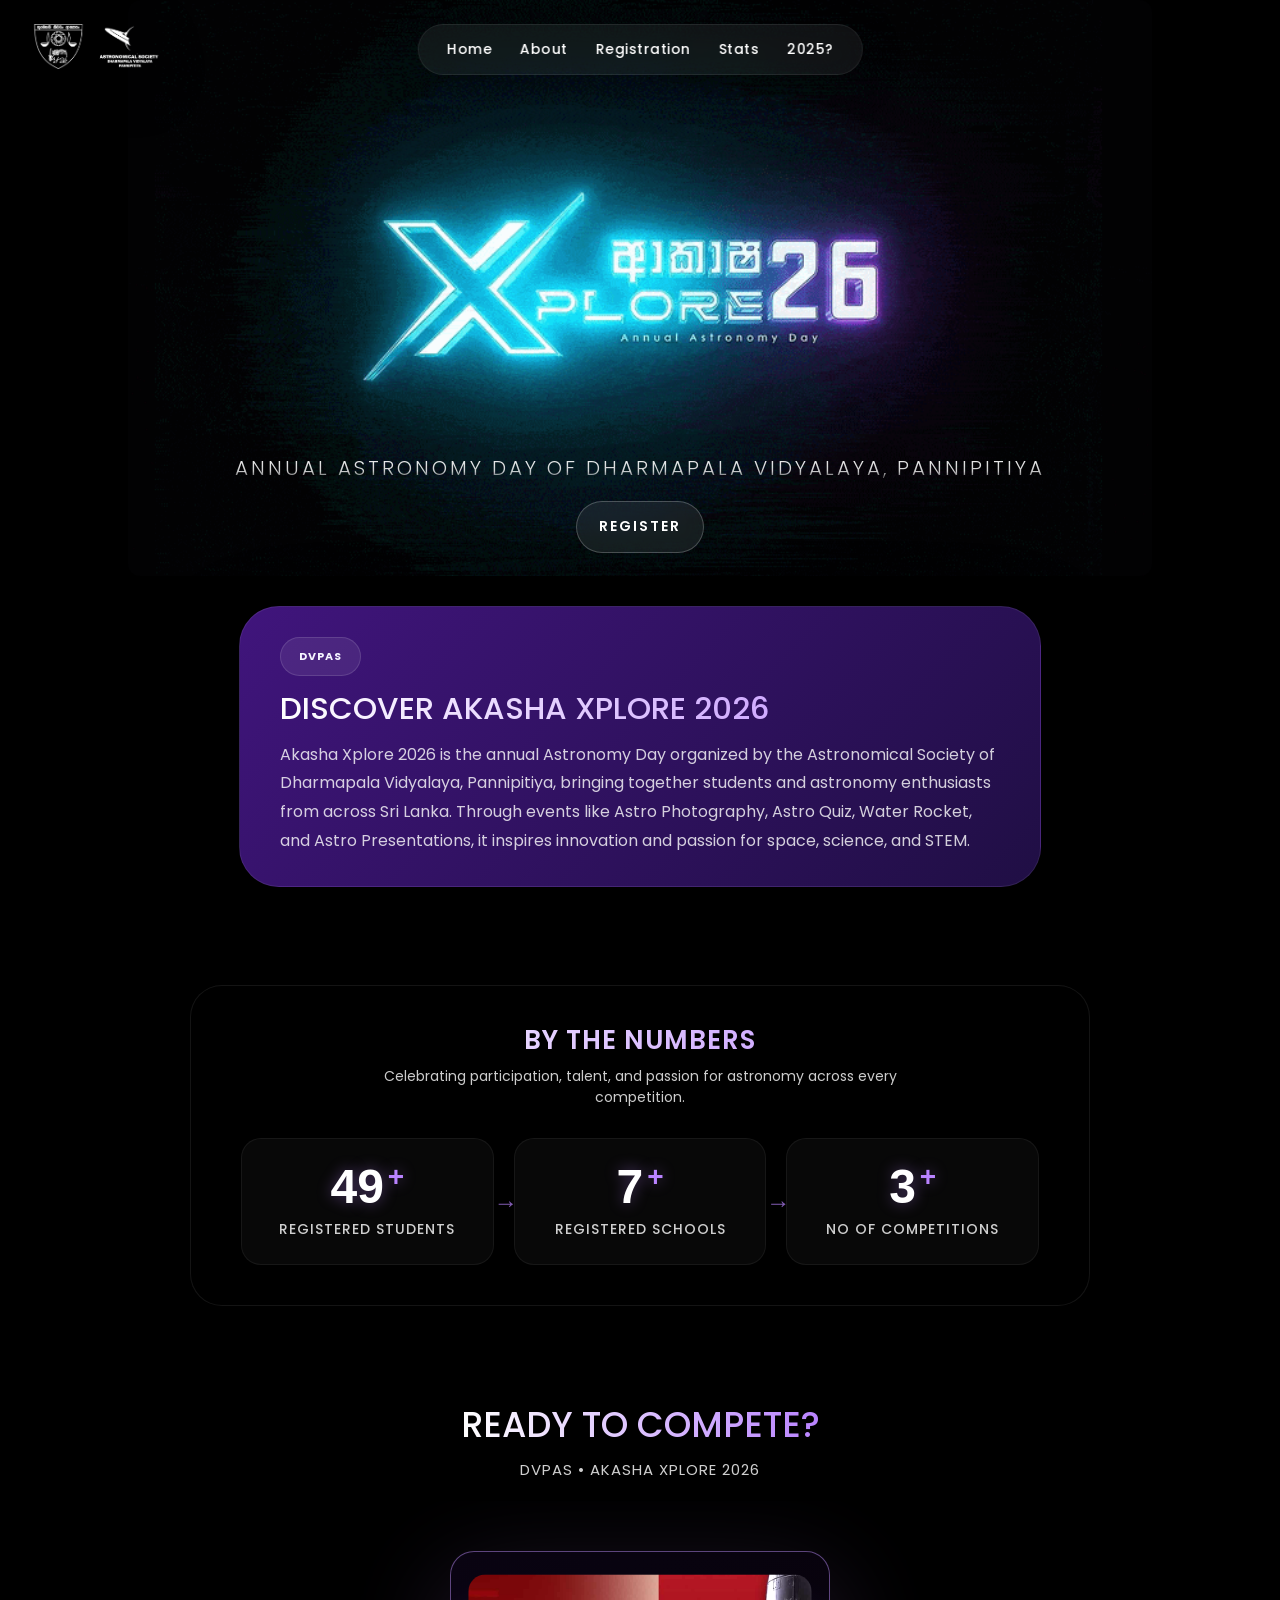
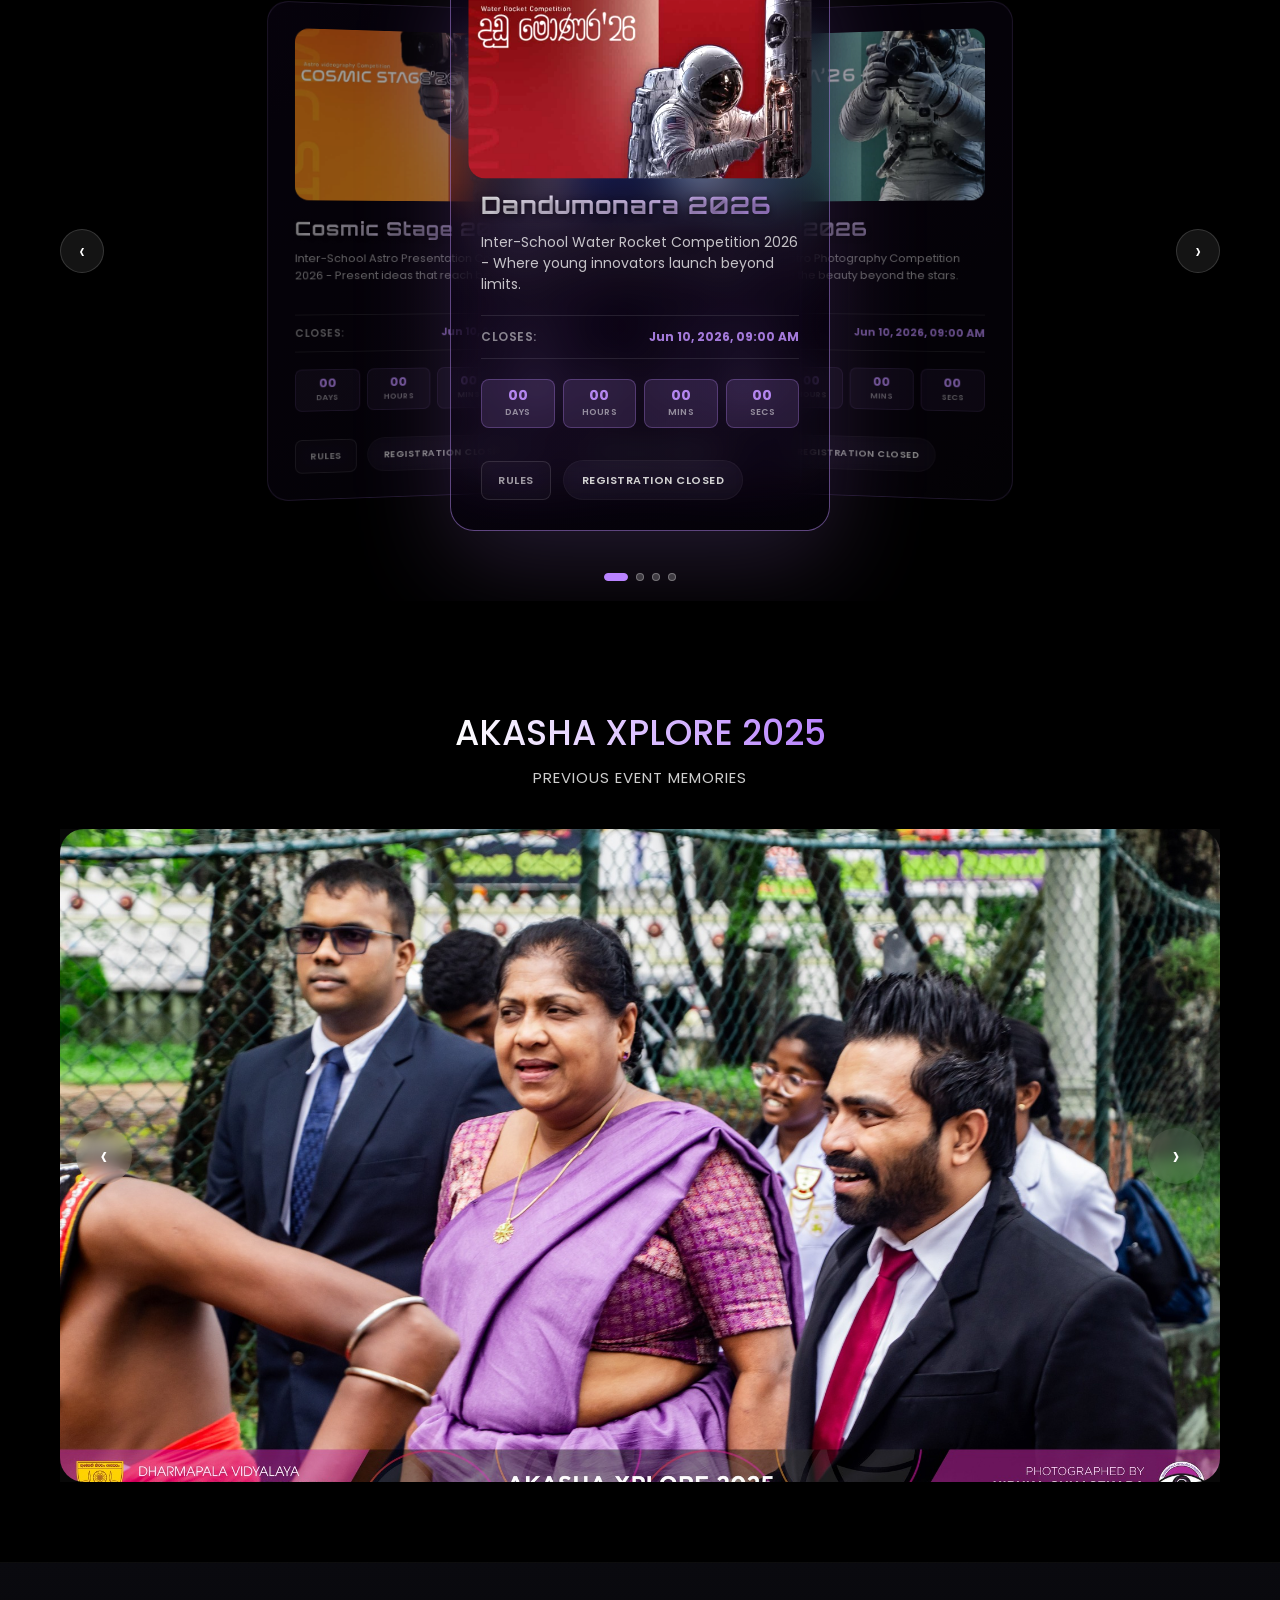
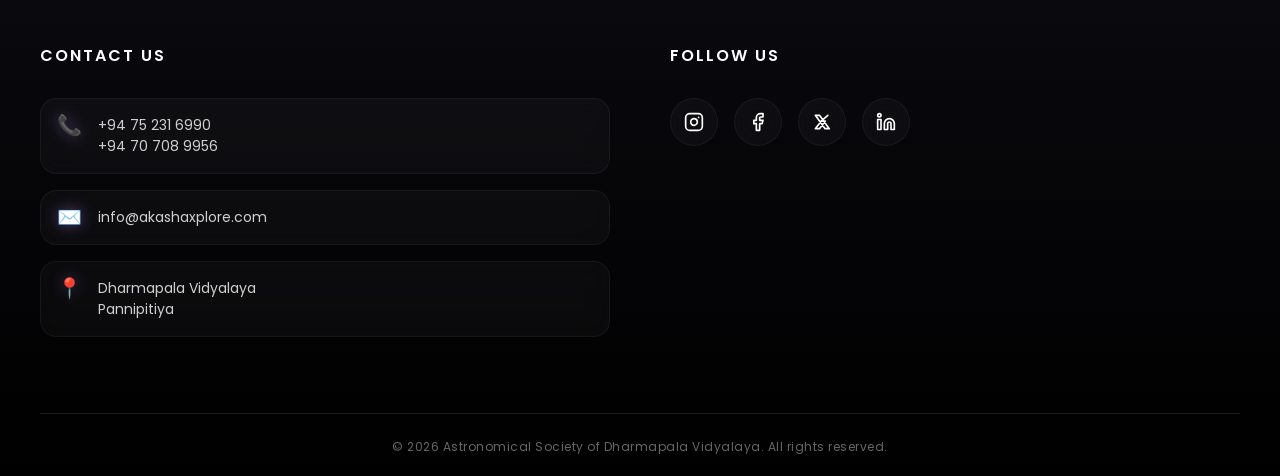
==== commit 9938765a: "search" ====
--- a/home.html
+++ b/home.html
@@ -9,6 +9,7 @@
 <link href="https://fonts.googleapis.com/css2?family=Poppins:wght@300;400;500;600;700;800&display=swap" rel="stylesheet">
 <link href="https://fonts.googleapis.com/css2?family=Orbitron:wght@400;500;700&display=swap" rel="stylesheet">
 <link rel="icon" type="image/png" href="Images\favicon.png">
+<meta name="google-site-verification" content="OcuNxsS5rBPGaWLcRAuFlitQ-ileCm4L-o-PeT88CG8" />
 <style>
     .video-hero{
         position:relative;
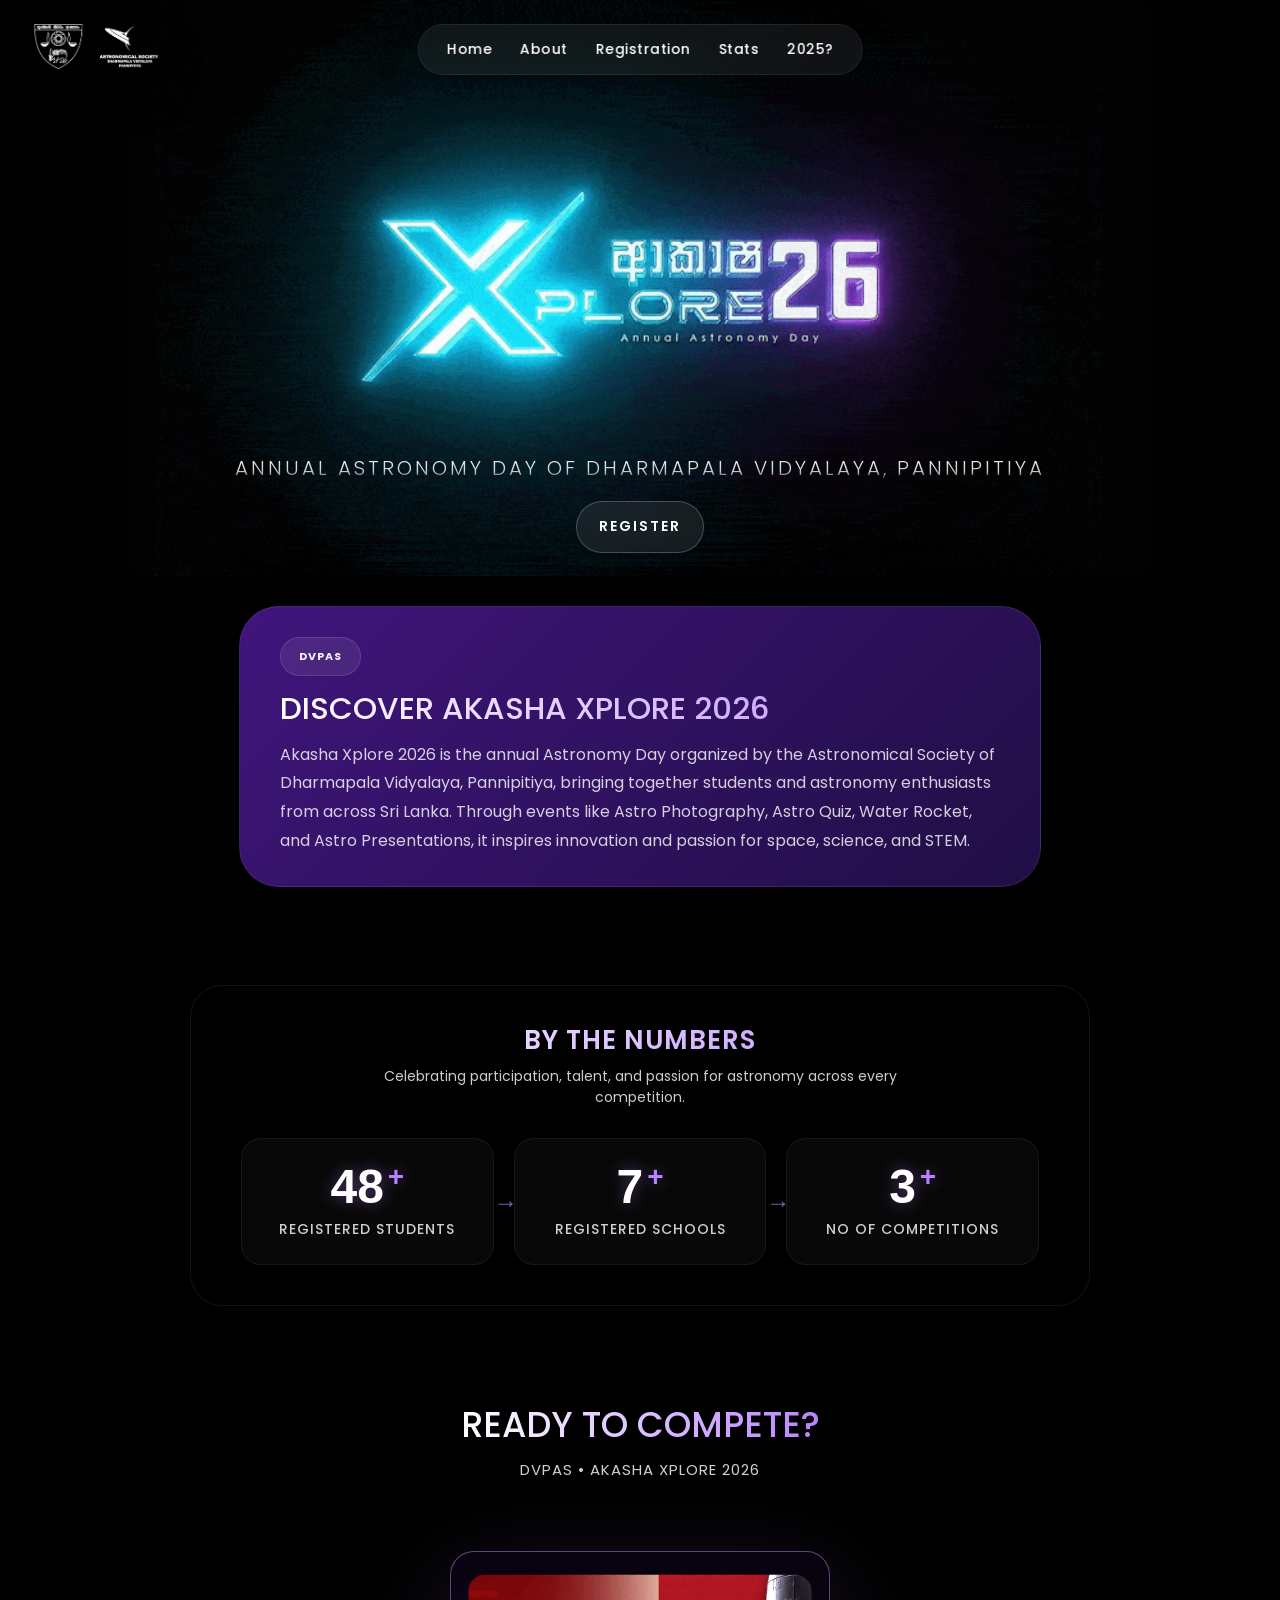
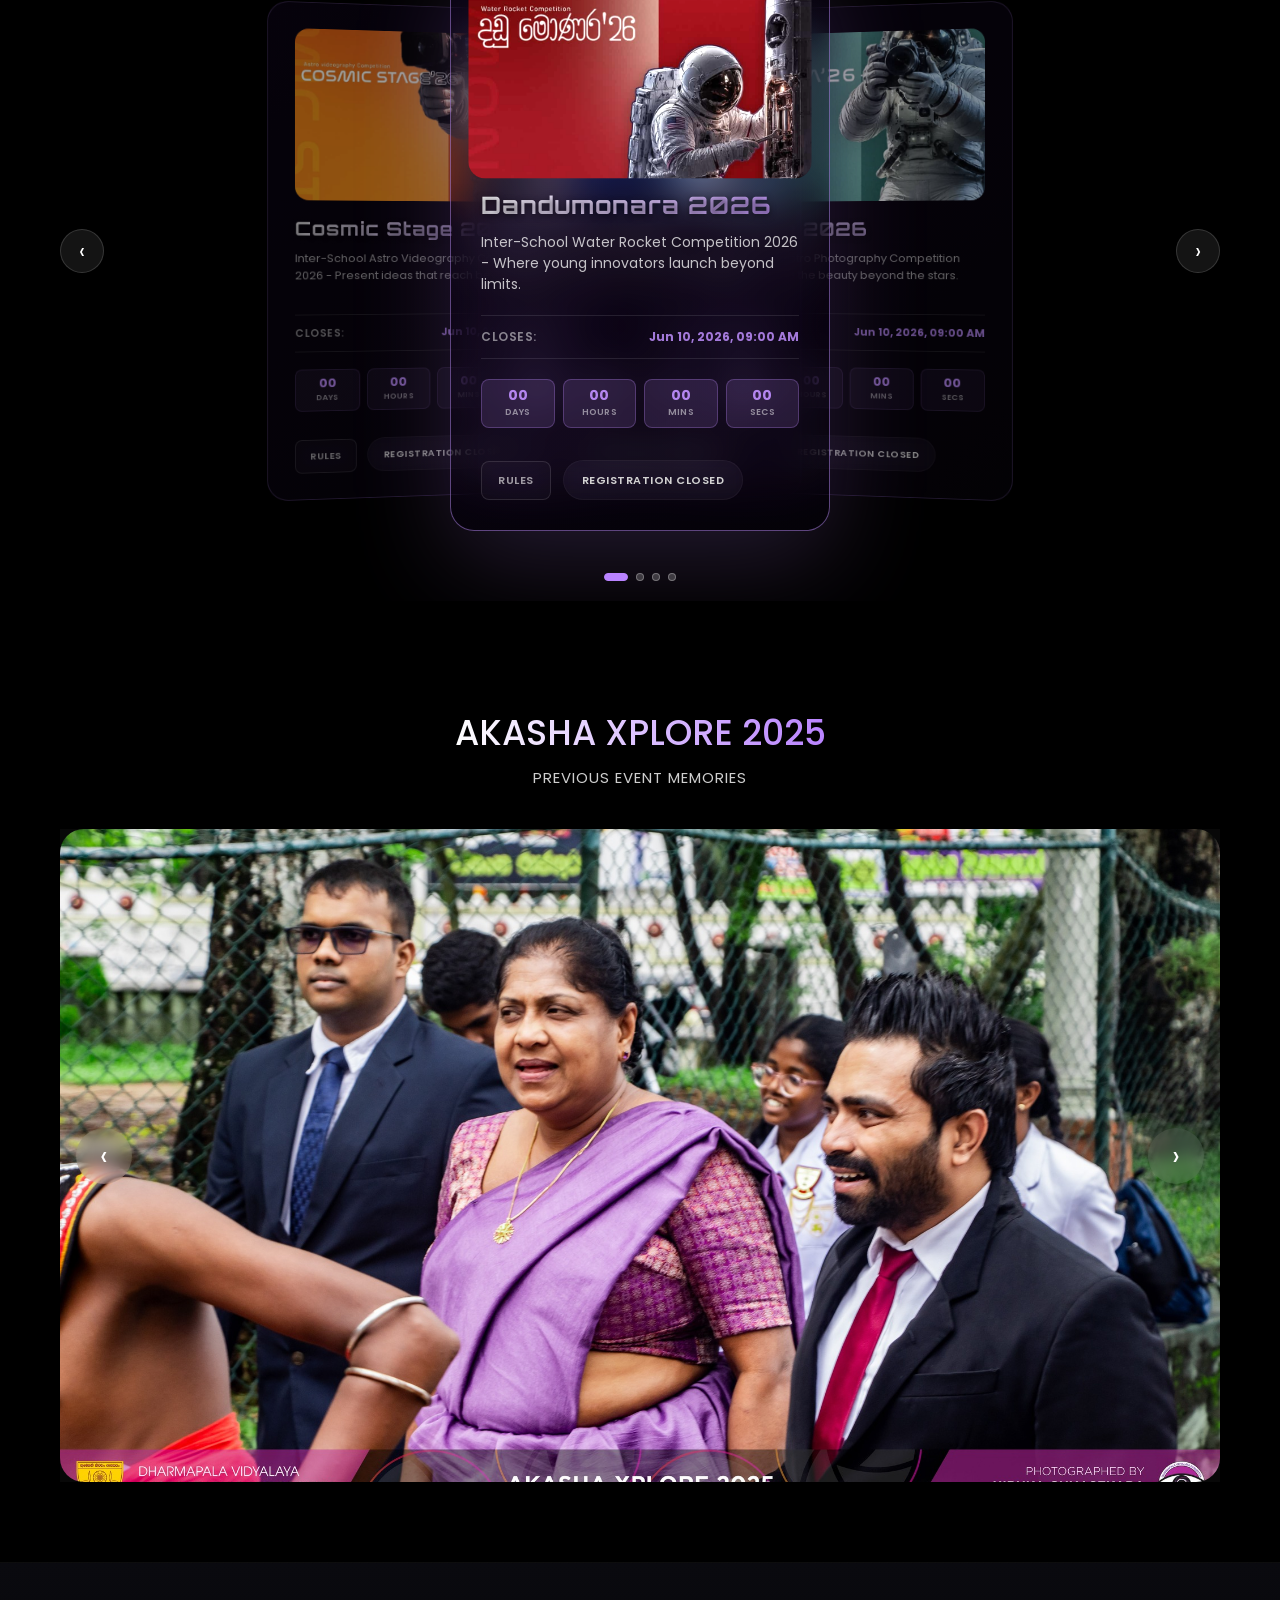
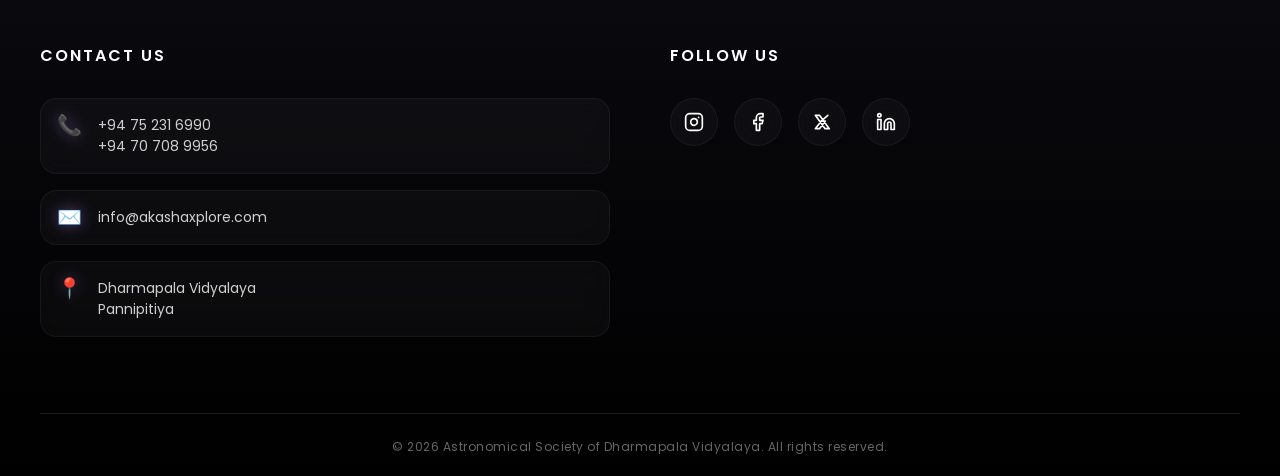
==== commit f0229c0e: "videography" ====
--- a/home.html
+++ b/home.html
@@ -441,7 +441,7 @@
     {
         image: "Images/comic.jpg",
         title: "Cosmic Stage 2026",
-        description: "Inter-School Astro Presentation Competition 2026 - Present ideas that reach beyond the universe.",
+        description: "Inter-School Astro Videography Competition 2026 - Present ideas that reach beyond the universe.",
         date: "2026-06-10T09:00:00Z",
         url: "https://forms.gle/NzLrQ6MP7TrWJ2xN8",
         rulesUrl: "pdfs/INTER-SCHOOL VIDEOGRPHY COMPETITION.pdf"
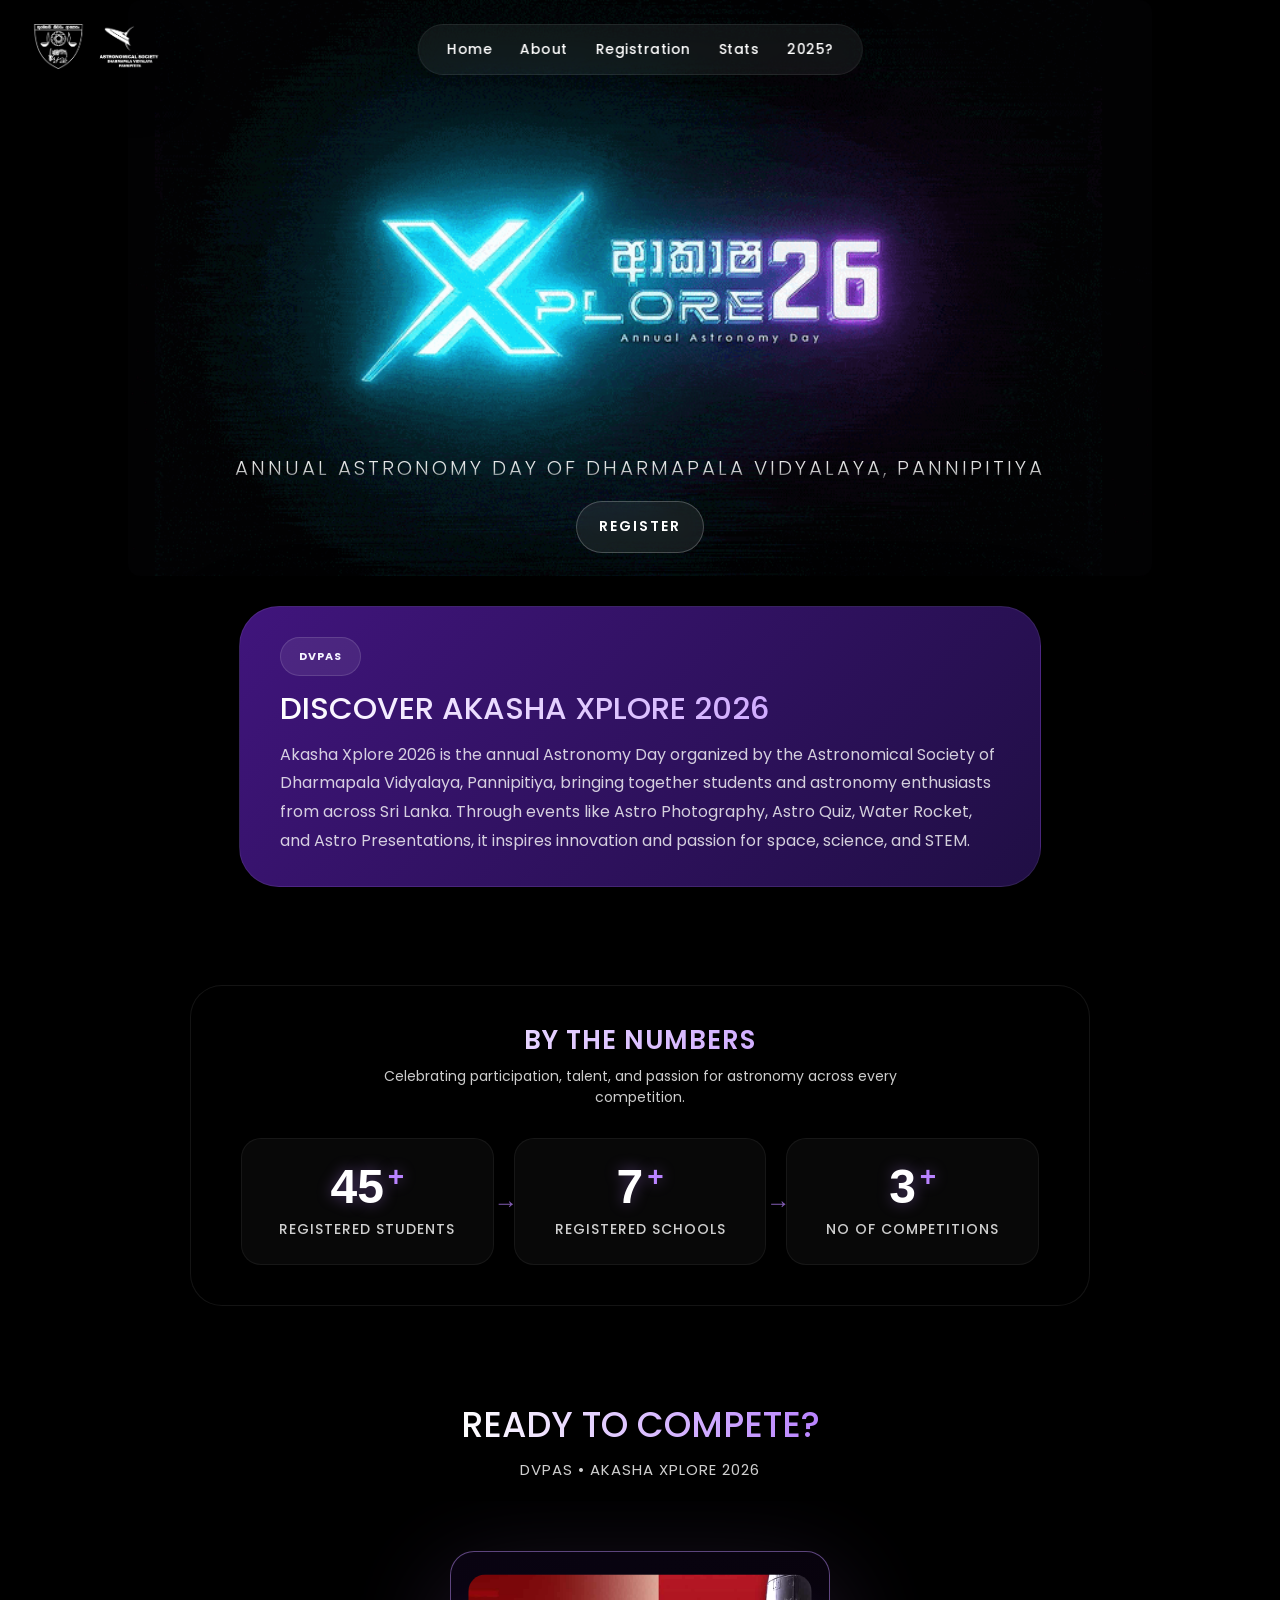
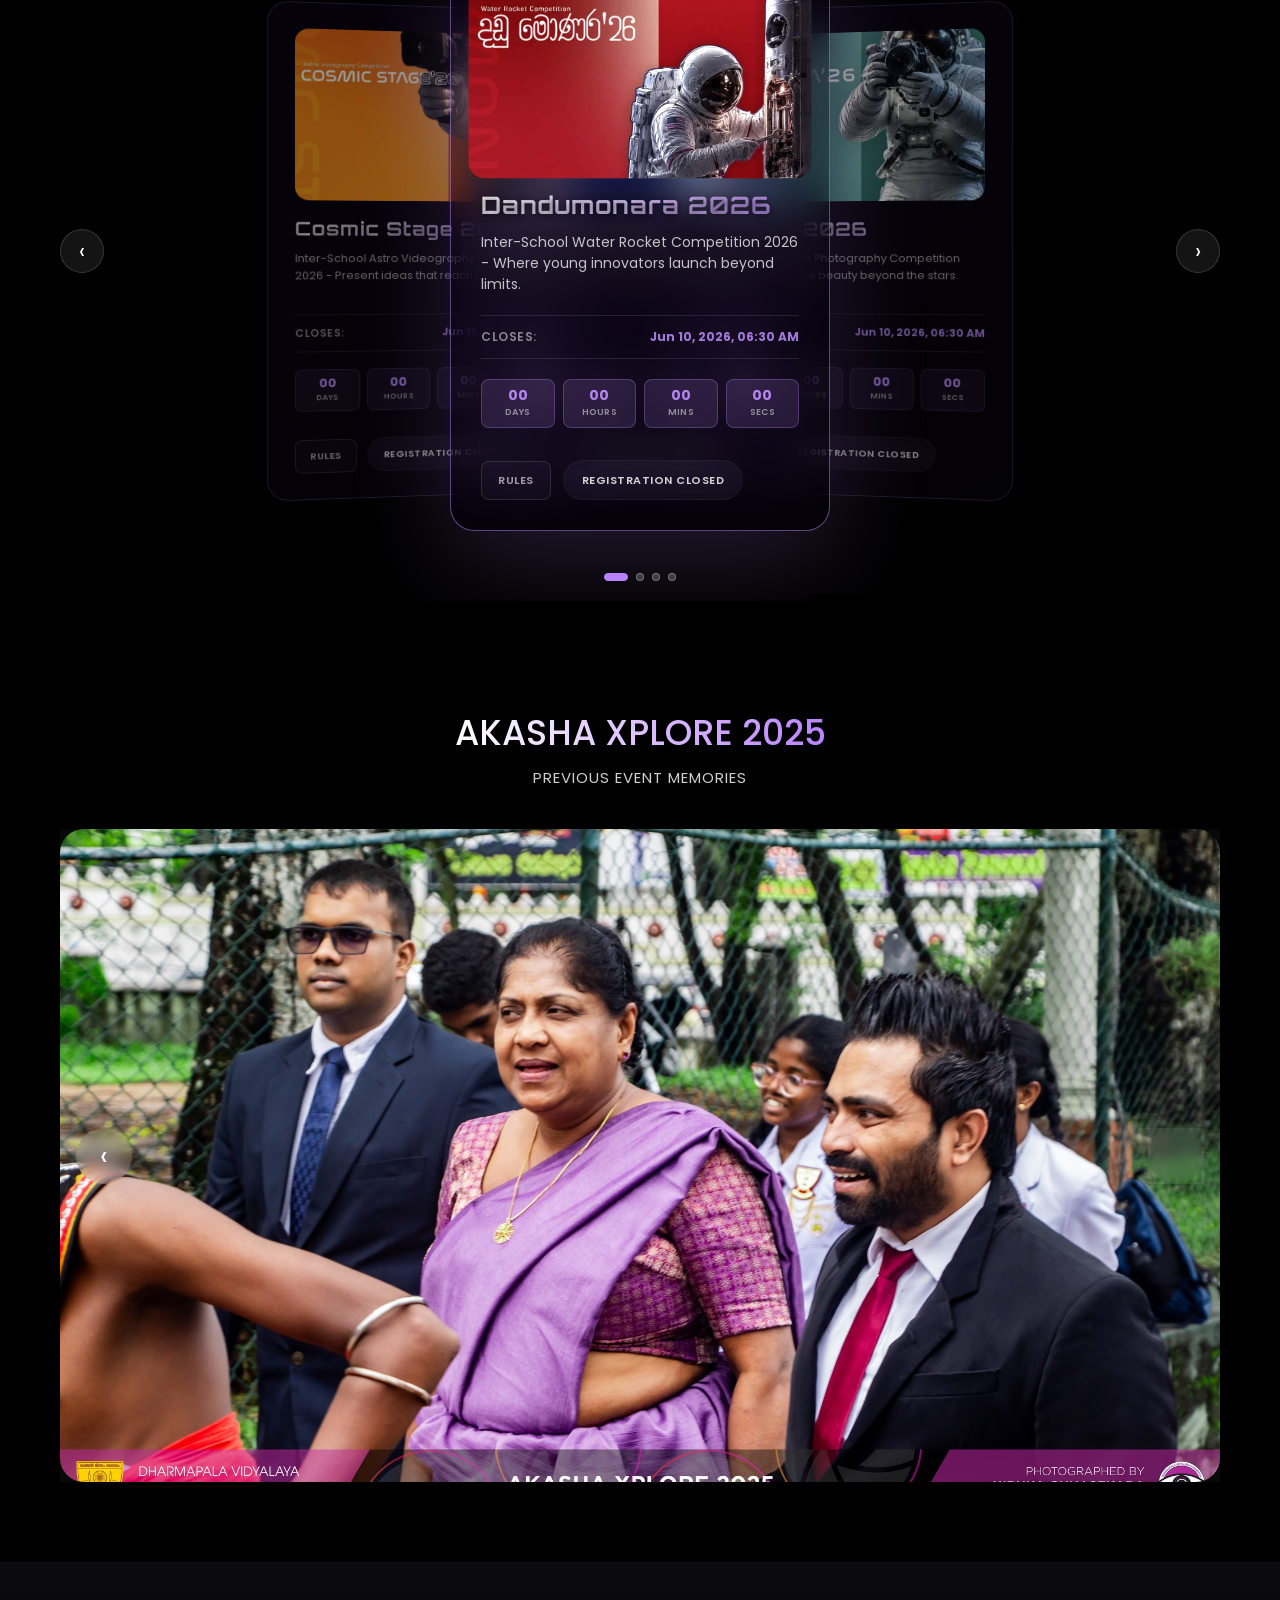
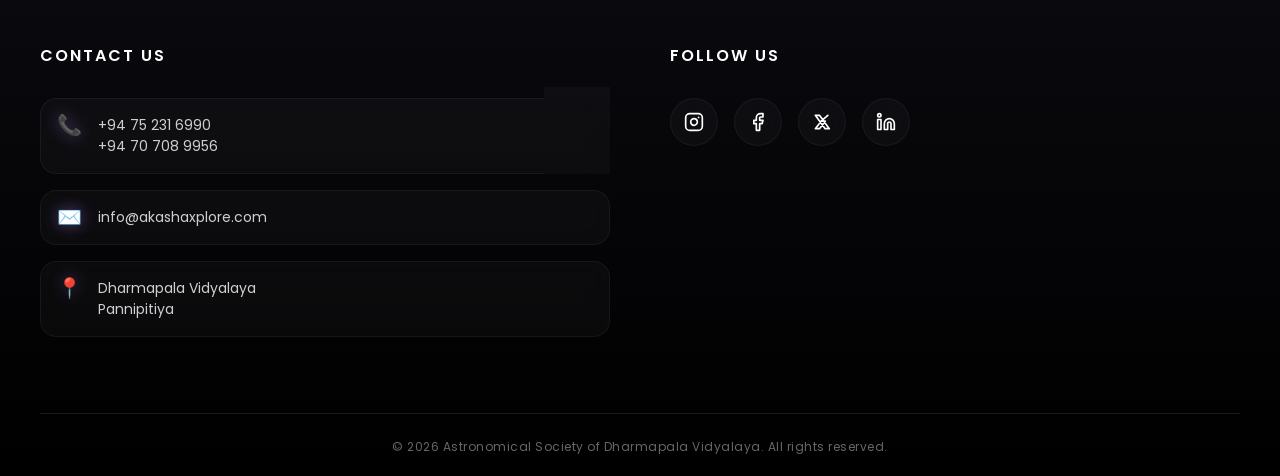
==== commit 433f765a: "time adujustmen" ====
--- a/home.html
+++ b/home.html
@@ -418,7 +418,7 @@
         image: "Images/dadu.jpg",
         title: "Dandumonara 2026",
         description: "Inter-School Water Rocket Competition 2026 - Where young innovators launch beyond limits.",
-        date: "2026-06-10T09:00:00Z",
+        date: "2026-06-10T06:30:00Z",
         url: "https://forms.gle/tN83qLReXNAUUMzi9",
         rulesUrl: "pdfs/INTER-SCHOOL WATER ROCKET COMPETITION.pdf"
     },
@@ -426,7 +426,7 @@
         image: "Images/lumora.jpg",
         title: "Lumora 2026",
         description: "Inter-School Astro Photography Competition 2026 - Capture the beauty beyond the stars.",
-        date: "2026-06-10T09:00:00Z",
+        date: "2026-06-10T06:30:00Z",
         url: "https://forms.gle/XWignNSZweAbQ3vy6",
         rulesUrl: "pdfs/INTER-SCHOOL PHOTOGRAPHIC COMPETITION.pdf"
     },
@@ -434,7 +434,7 @@
         image: "Images/quasar.jpg",
         title: "QUASAR 2026",
         description: "Inter-School Astro Quiz Competition 2026 - Challenge your knowledge beyond the stars.",
-        date: "2026-06-10T09:00:00Z",
+        date: "2026-06-10T06:30:00Z",
         url: "https://forms.gle/xjL37yFq11N5qyHX8",
         rulesUrl: "pdfs/INTER-SCHOOL ASTRONOMY QUIZ COMPETITION.pdf"
     },
@@ -442,7 +442,7 @@
         image: "Images/comic.jpg",
         title: "Cosmic Stage 2026",
         description: "Inter-School Astro Videography Competition 2026 - Present ideas that reach beyond the universe.",
-        date: "2026-06-10T09:00:00Z",
+        date: "2026-06-10T06:30:00Z",
         url: "https://forms.gle/NzLrQ6MP7TrWJ2xN8",
         rulesUrl: "pdfs/INTER-SCHOOL VIDEOGRPHY COMPETITION.pdf"
     }
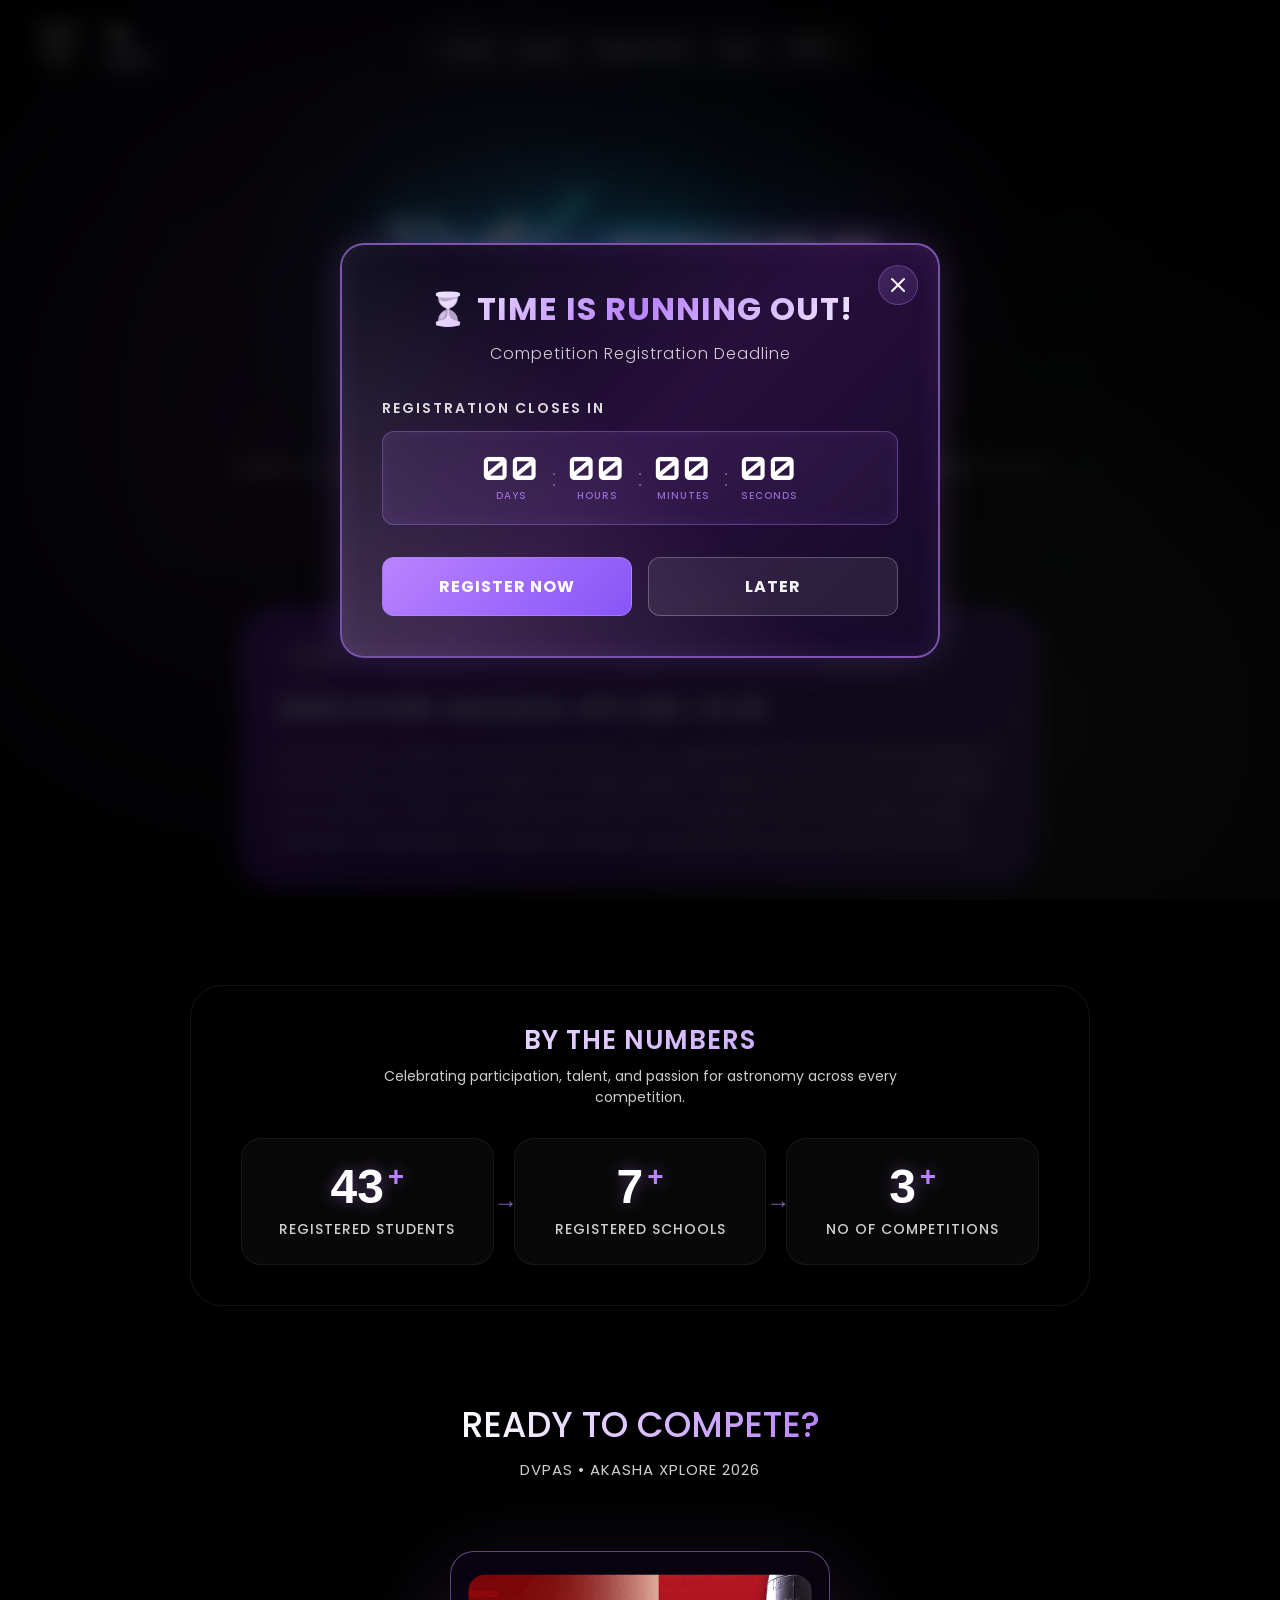
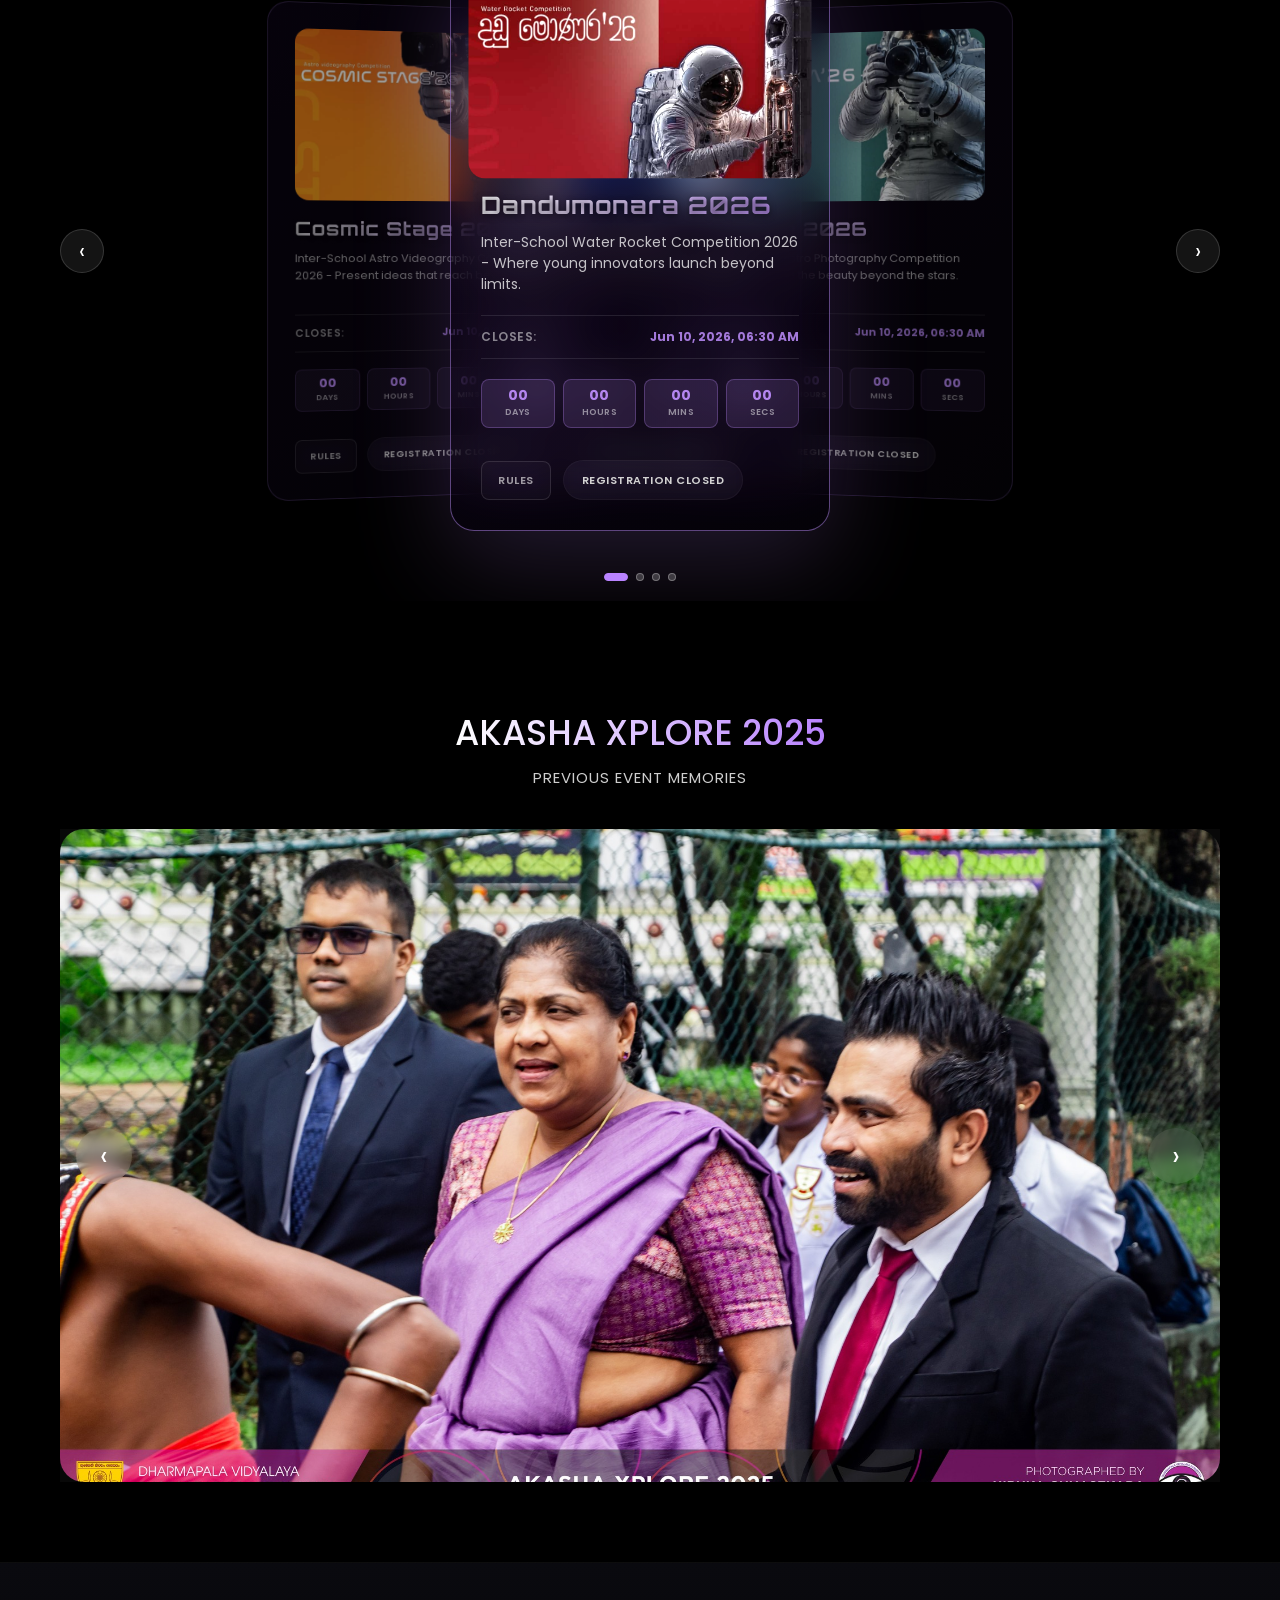
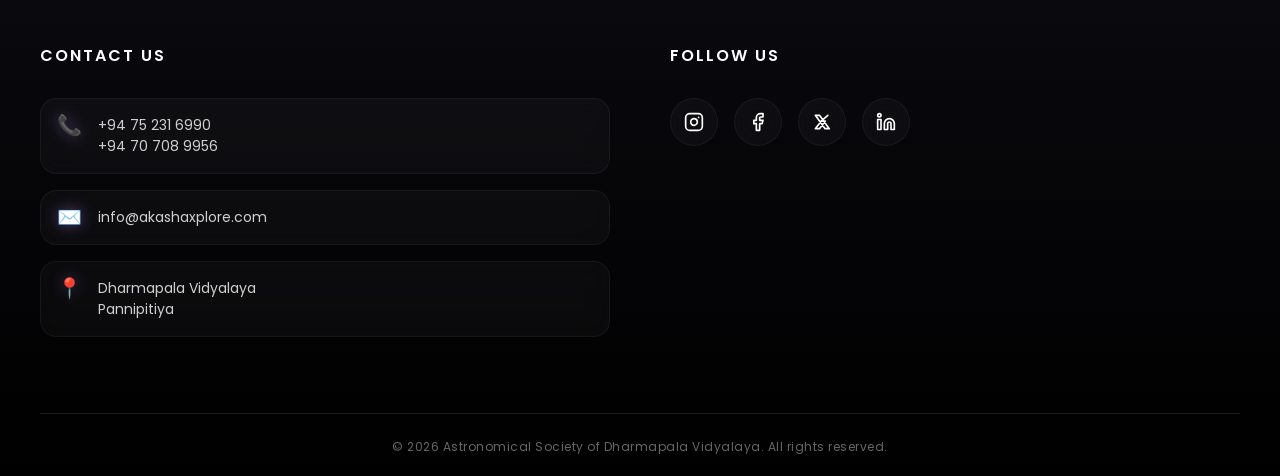
==== commit 35938f20: "timer lightbox" ====
--- a/home.html
+++ b/home.html
@@ -929,5 +929,156 @@
     </div>
 </footer>
 
+<!-- REGISTRATION DEADLINE TIMER LIGHTBOX -->
+<div id="timerLightbox" class="timer-lightbox">
+    <div class="timer-lightbox-backdrop"></div>
+    <div class="timer-lightbox-content">
+        <button class="timer-lightbox-close" id="timerCloseBtn" aria-label="Close timer">
+            <svg viewBox="0 0 24 24" width="24" height="24" stroke="currentColor" stroke-width="2" fill="none" stroke-linecap="round" stroke-linejoin="round">
+                <line x1="18" y1="6" x2="6" y2="18"></line>
+                <line x1="6" y1="6" x2="18" y2="18"></line>
+            </svg>
+        </button>
+        
+        <div class="timer-lightbox-header">
+            <h2 class="timer-lightbox-title">⏳ TIME IS RUNNING OUT!</h2>
+            <p class="timer-lightbox-subtitle">Competition Registration Deadline</p>
+        </div>
+        
+        <div class="registration-timer">
+            <div class="timer-label">REGISTRATION CLOSES IN</div>
+            <div class="timer-display">
+                <span class="timer-unit">
+                    <span class="timer-value" id="timerDays">00</span>
+                    <span class="timer-label-small">Days</span>
+                </span>
+                <span class="timer-separator">:</span>
+                <span class="timer-unit">
+                    <span class="timer-value" id="timerHours">00</span>
+                    <span class="timer-label-small">Hours</span>
+                </span>
+                <span class="timer-separator">:</span>
+                <span class="timer-unit">
+                    <span class="timer-value" id="timerMinutes">00</span>
+                    <span class="timer-label-small">Minutes</span>
+                </span>
+                <span class="timer-separator">:</span>
+                <span class="timer-unit">
+                    <span class="timer-value" id="timerSeconds">00</span>
+                    <span class="timer-label-small">Seconds</span>
+                </span>
+            </div>
+        </div>
+        
+        <div class="timer-lightbox-cta">
+            <button class="timer-register-btn" id="timerRegisterBtn">REGISTER NOW</button>
+            <button class="timer-dismiss-btn" id="timerDismissBtn">LATER</button>
+        </div>
+    </div>
+</div>
+
+<script>
+// INTERACTIVE COUNTDOWN TIMER LIGHTBOX
+function initializeTimerLightbox() {
+    // Set the timer to registration deadline: June 10, 2026 at 06:30 UTC
+    const timerEndDate = new Date('2026-06-10T06:30:00Z');
+    
+    const timerLightbox = document.getElementById('timerLightbox');
+    const timerCloseBtn = document.getElementById('timerCloseBtn');
+    const timerDismissBtn = document.getElementById('timerDismissBtn');
+    const timerRegisterBtn = document.getElementById('timerRegisterBtn');
+    const scrollToContent = document.getElementById('scrollToContent');
+    
+    function updateTimer() {
+        const now = new Date().getTime();
+        const endTime = timerEndDate.getTime();
+        const timeLeft = endTime - now;
+        
+        if (timeLeft <= 0) {
+            // Timer expired
+            document.getElementById('timerDays').textContent = '00';
+            document.getElementById('timerHours').textContent = '00';
+            document.getElementById('timerMinutes').textContent = '00';
+            document.getElementById('timerSeconds').textContent = '00';
+            document.querySelector('.registration-timer').style.opacity = '0.5';
+            return;
+        }
+        
+        // Calculate time units
+        const days = Math.floor(timeLeft / (1000 * 60 * 60 * 24));
+        const hours = Math.floor((timeLeft % (1000 * 60 * 60 * 24)) / (1000 * 60 * 60));
+        const minutes = Math.floor((timeLeft % (1000 * 60 * 60)) / (1000 * 60));
+        const seconds = Math.floor((timeLeft % (1000 * 60)) / 1000);
+        
+        // Format with leading zeros
+        const formatTime = (time) => String(time).padStart(2, '0');
+        
+        // Update DOM
+        const daysElement = document.getElementById('timerDays');
+        const hoursElement = document.getElementById('timerHours');
+        const minutesElement = document.getElementById('timerMinutes');
+        const secondsElement = document.getElementById('timerSeconds');
+        
+        // Add pulse animation to seconds on change
+        if (secondsElement.textContent !== formatTime(seconds)) {
+            secondsElement.classList.remove('pulse');
+            void secondsElement.offsetWidth; // Trigger reflow to restart animation
+            secondsElement.classList.add('pulse');
+        }
+        
+        daysElement.textContent = formatTime(days);
+        hoursElement.textContent = formatTime(hours);
+        minutesElement.textContent = formatTime(minutes);
+        secondsElement.textContent = formatTime(seconds);
+    }
+    
+    function closeTimer() {
+        timerLightbox.classList.remove('active');
+    }
+    
+    function openTimer() {
+        timerLightbox.classList.add('active');
+    }
+    
+    // Update immediately
+    updateTimer();
+    
+    // Update every second
+    setInterval(updateTimer, 1000);
+    
+    // Event listeners for close buttons
+    timerCloseBtn.addEventListener('click', closeTimer);
+    timerDismissBtn.addEventListener('click', closeTimer);
+    
+    // Register button scrolls to registration section
+    timerRegisterBtn.addEventListener('click', () => {
+        closeTimer();
+        if (scrollToContent) {
+            scrollToContent.click();
+        }
+    });
+    
+    // Close on backdrop click
+    document.querySelector('.timer-lightbox-backdrop').addEventListener('click', closeTimer);
+    
+    // Close on Escape key
+    document.addEventListener('keydown', (e) => {
+        if (e.key === 'Escape' && timerLightbox.classList.contains('active')) {
+            closeTimer();
+        }
+    });
+    
+    // Show lightbox on every page load/refresh
+    openTimer();
+}
+
+// Initialize timer when DOM is ready
+if (document.readyState === 'loading') {
+    document.addEventListener('DOMContentLoaded', initializeTimerLightbox);
+} else {
+    initializeTimerLightbox();
+}
+</script>
+
 </body>
 </html>
--- a/main.css
+++ b/main.css
@@ -2192,4 +2192,451 @@
         grid-template-columns: repeat(auto-fill, minmax(240px, 1fr));
         gap: 16px;
     }
+}
+
+/* INTERACTIVE TIMER */
+.registration-timer {
+    margin: 24px 0;
+    animation: timerFadeIn 1.2s ease-out forwards;
+    position: relative;
+    z-index: 2;
+}
+
+@keyframes timerFadeIn {
+    from {
+        opacity: 0;
+        transform: translateY(10px);
+    }
+    to {
+        opacity: 1;
+        transform: translateY(0);
+    }
+}
+
+.timer-label {
+    font-size: 14px;
+    font-weight: 600;
+    letter-spacing: 2px;
+    text-transform: uppercase;
+    color: rgba(255, 255, 255, 0.85);
+    margin-bottom: 12px;
+    display: block;
+    font-family: 'Poppins', 'Orbitron', sans-serif;
+}
+
+.timer-display {
+    display: flex;
+    align-items: center;
+    justify-content: center;
+    gap: 8px;
+    flex-wrap: wrap;
+    padding: 20px;
+    background: linear-gradient(135deg, rgba(185, 131, 255, 0.12) 0%, rgba(185, 131, 255, 0.06) 100%);
+    border: 1px solid rgba(185, 131, 255, 0.35);
+    border-radius: 12px;
+    box-shadow: inset 0 0 20px rgba(185, 131, 255, 0.08);
+    transition: all 0.3s ease;
+}
+
+.timer-display:hover {
+    border-color: rgba(185, 131, 255, 0.5);
+    background: linear-gradient(135deg, rgba(185, 131, 255, 0.15) 0%, rgba(185, 131, 255, 0.08) 100%);
+}
+
+.timer-unit {
+    display: flex;
+    flex-direction: column;
+    align-items: center;
+    min-width: 50px;
+}
+
+.timer-value {
+    font-size: 32px;
+    font-weight: 700;
+    color: #ffffff;
+    font-family: 'Orbitron', 'Poppins', sans-serif;
+    line-height: 1;
+    letter-spacing: 2px;
+}
+
+.timer-value.pulse {
+    animation: timerPulse 0.6s ease-in-out;
+}
+
+@keyframes timerPulse {
+    0%, 100% {
+        transform: scale(1);
+    }
+    50% {
+        transform: scale(1.08);
+    }
+}
+
+.timer-label-small {
+    font-size: 10px;
+    font-weight: 500;
+    letter-spacing: 1px;
+    text-transform: uppercase;
+    color: rgba(185, 131, 255, 0.75);
+    margin-top: 4px;
+    font-family: 'Poppins', sans-serif;
+}
+
+.timer-separator {
+    font-size: 24px;
+    font-weight: 300;
+    color: rgba(185, 131, 255, 0.6);
+    margin: 0 4px;
+    animation: timerBlink 1s ease-in-out infinite;
+}
+
+@keyframes timerBlink {
+    0%, 100% {
+        opacity: 1;
+    }
+    50% {
+        opacity: 0.3;
+    }
+}
+
+/* TIMER LIGHTBOX */
+.timer-lightbox {
+    position: fixed;
+    top: 0;
+    left: 0;
+    width: 100%;
+    height: 100%;
+    z-index: 9999;
+    display: flex;
+    align-items: center;
+    justify-content: center;
+    opacity: 0;
+    pointer-events: none;
+    transition: opacity 0.4s ease;
+    background: 
+        radial-gradient(circle at 20% 50%, rgba(185, 131, 255, 0.15) 0%, transparent 50%),
+        radial-gradient(circle at 80% 80%, rgba(255, 255, 255, 0.12) 0%, transparent 50%),
+        radial-gradient(circle at 40% 20%, rgba(168, 85, 247, 0.1) 0%, transparent 50%);
+}
+
+.timer-lightbox.active {
+    opacity: 1;
+    pointer-events: auto;
+}
+
+.timer-lightbox-backdrop {
+    position: absolute;
+    top: 0;
+    left: 0;
+    width: 100%;
+    height: 100%;
+    background: rgba(0, 0, 0, 0.75);
+    backdrop-filter: blur(10px);
+    -webkit-backdrop-filter: blur(10px);
+    z-index: -1;
+}
+
+.timer-lightbox-content {
+    position: relative;
+    background: linear-gradient(135deg, rgba(10, 10, 25, 0.98) 0%, rgba(40, 15, 60, 0.98) 50%, rgba(20, 10, 40, 0.98) 100%);
+    border: 2px solid rgba(185, 131, 255, 0.6);
+    border-radius: 24px;
+    padding: 40px;
+    max-width: 600px;
+    width: 90%;
+    max-height: 85vh;
+    overflow-y: auto;
+    box-shadow: 
+        0 0 40px rgba(185, 131, 255, 0.2),
+        inset 0 0 30px rgba(185, 131, 255, 0.1);
+    animation: lightboxSlideIn 0.5s ease-out;
+    backdrop-filter: blur(20px);
+    -webkit-backdrop-filter: blur(20px);
+    overflow: hidden;
+}
+
+.timer-lightbox-content::before {
+    content: '';
+    position: absolute;
+    top: -50%;
+    left: -50%;
+    width: 200%;
+    height: 200%;
+    background: linear-gradient(
+        45deg,
+        transparent 0%,
+        rgba(255, 255, 255, 0.15) 25%,
+        transparent 50%
+    );
+    animation: shineSweep 3s infinite;
+    pointer-events: none;
+}
+
+@keyframes shineSweep {
+    0% {
+        transform: translateX(-100%) translateY(-100%) rotate(45deg);
+    }
+    100% {
+        transform: translateX(100%) translateY(100%) rotate(45deg);
+    }
+}
+
+@keyframes lightboxSlideIn {
+    from {
+        transform: scale(0.9) translateY(-30px);
+        opacity: 0;
+    }
+    to {
+        transform: scale(1) translateY(0);
+        opacity: 1;
+    }
+}
+
+.timer-lightbox-close {
+    position: absolute;
+    top: 20px;
+    right: 20px;
+    width: 40px;
+    height: 40px;
+    border: none;
+    background: linear-gradient(135deg, rgba(185, 131, 255, 0.2), rgba(185, 131, 255, 0.1));
+    color: #ffffff;
+    cursor: pointer;
+    border-radius: 50%;
+    display: flex;
+    align-items: center;
+    justify-content: center;
+    transition: all 0.3s ease;
+    z-index: 2;
+    border: 1px solid rgba(185, 131, 255, 0.3);
+}
+
+.timer-lightbox-close:hover {
+    background: linear-gradient(135deg, rgba(185, 131, 255, 0.35), rgba(185, 131, 255, 0.25));
+    transform: rotate(90deg) scale(1.1);
+    border-color: rgba(185, 131, 255, 0.6);
+}
+
+.timer-lightbox-close svg {
+    width: 24px;
+    height: 24px;
+    position: relative;
+    z-index: 3;
+}
+
+.timer-lightbox-header {
+    text-align: center;
+    margin-bottom: 32px;
+    position: relative;
+    z-index: 2;
+}
+
+.timer-lightbox-title {
+    font-size: 32px;
+    font-weight: 700;
+    color: #ffffff;
+    margin-bottom: 8px;
+    letter-spacing: 1px;
+    background: linear-gradient(135deg, #ffffff 0%, #b983ff 50%, #ffffff 100%);
+    -webkit-background-clip: text;
+    background-clip: text;
+    -webkit-text-fill-color: transparent;
+}
+
+.timer-lightbox-subtitle {
+    font-size: 16px;
+    color: rgba(255, 255, 255, 0.8);
+    font-weight: 300;
+    letter-spacing: 1px;
+}
+
+.timer-lightbox-cta {
+    display: flex;
+    gap: 16px;
+    margin-top: 32px;
+    flex-wrap: wrap;
+    position: relative;
+    z-index: 2;
+}
+
+.timer-register-btn {
+    flex: 1;
+    min-width: 140px;
+    padding: 16px 24px;
+    background: linear-gradient(135deg, #b983ff 0%, #8855f7 100%);
+    color: #ffffff;
+    border: 1px solid rgba(185, 131, 255, 0.6);
+    border-radius: 12px;
+    font-size: 16px;
+    font-weight: 700;
+    letter-spacing: 1px;
+    cursor: pointer;
+    transition: all 0.3s ease;
+    text-transform: uppercase;
+}
+
+.timer-register-btn:hover {
+    transform: translateY(-3px);
+    background: linear-gradient(135deg, #8855f7 0%, #6f3fe3 100%);
+    border-color: rgba(185, 131, 255, 0.8);
+}
+
+.timer-register-btn:active {
+    transform: translateY(-1px);
+}
+
+.timer-dismiss-btn {
+    flex: 1;
+    min-width: 140px;
+    padding: 16px 24px;
+    background: rgba(255, 255, 255, 0.08);
+    color: rgba(255, 255, 255, 0.95);
+    border: 1px solid rgba(255, 255, 255, 0.25);
+    border-radius: 12px;
+    font-size: 16px;
+    font-weight: 700;
+    letter-spacing: 1px;
+    cursor: pointer;
+    transition: all 0.3s ease;
+    text-transform: uppercase;
+}
+
+.timer-dismiss-btn:hover {
+    background: rgba(255, 255, 255, 0.12);
+    border-color: rgba(255, 255, 255, 0.4);
+    transform: translateY(-2px);
+}
+
+.timer-dismiss-btn:active {
+    transform: translateY(0);
+}
+
+@media (max-width: 768px) {
+    .registration-timer {
+        margin: 16px 0;
+    }
+    
+    .timer-label {
+        font-size: 12px;
+        letter-spacing: 1px;
+        margin-bottom: 10px;
+    }
+    
+    .timer-display {
+        padding: 16px;
+        gap: 6px;
+    }
+    
+    .timer-value {
+        font-size: 24px;
+        letter-spacing: 1px;
+    }
+    
+    .timer-label-small {
+        font-size: 9px;
+        margin-top: 2px;
+    }
+    
+    .timer-separator {
+        font-size: 18px;
+    }
+    
+    .timer-lightbox-content {
+        padding: 30px 24px;
+        max-width: 95%;
+        border-radius: 20px;
+    }
+    
+    .timer-lightbox-close {
+        width: 36px;
+        height: 36px;
+        top: 16px;
+        right: 16px;
+    }
+    
+    .timer-lightbox-header {
+        margin-bottom: 24px;
+    }
+    
+    .timer-lightbox-title {
+        font-size: 26px;
+    }
+    
+    .timer-lightbox-subtitle {
+        font-size: 14px;
+    }
+    
+    .timer-lightbox-cta {
+        margin-top: 24px;
+        flex-direction: column;
+    }
+    
+    .timer-register-btn,
+    .timer-dismiss-btn {
+        min-width: unset;
+        width: 100%;
+        padding: 14px 20px;
+        font-size: 14px;
+    }
+}
+
+@media (max-width: 480px) {
+    .registration-timer {
+        margin: 12px 0;
+    }
+    
+    .timer-label {
+        font-size: 11px;
+        margin-bottom: 8px;
+    }
+    
+    .timer-display {
+        padding: 12px 8px;
+        gap: 4px;
+    }
+    
+    .timer-unit {
+        min-width: 42px;
+    }
+    
+    .timer-value {
+        font-size: 20px;
+        letter-spacing: 0px;
+    }
+    
+    .timer-label-small {
+        font-size: 8px;
+        margin-top: 1px;
+    }
+    
+    .timer-separator {
+        font-size: 14px;
+        margin: 0 2px;
+    }
+    
+    .timer-lightbox-content {
+        padding: 24px 16px;
+        border-radius: 16px;
+    }
+    
+    .timer-lightbox-close {
+        width: 32px;
+        height: 32px;
+        top: 12px;
+        right: 12px;
+    }
+    
+    .timer-lightbox-title {
+        font-size: 22px;
+    }
+    
+    .timer-lightbox-subtitle {
+        font-size: 12px;
+    }
+    
+    .timer-register-btn,
+    .timer-dismiss-btn {
+        padding: 12px 16px;
+        font-size: 12px;
+    }
 }
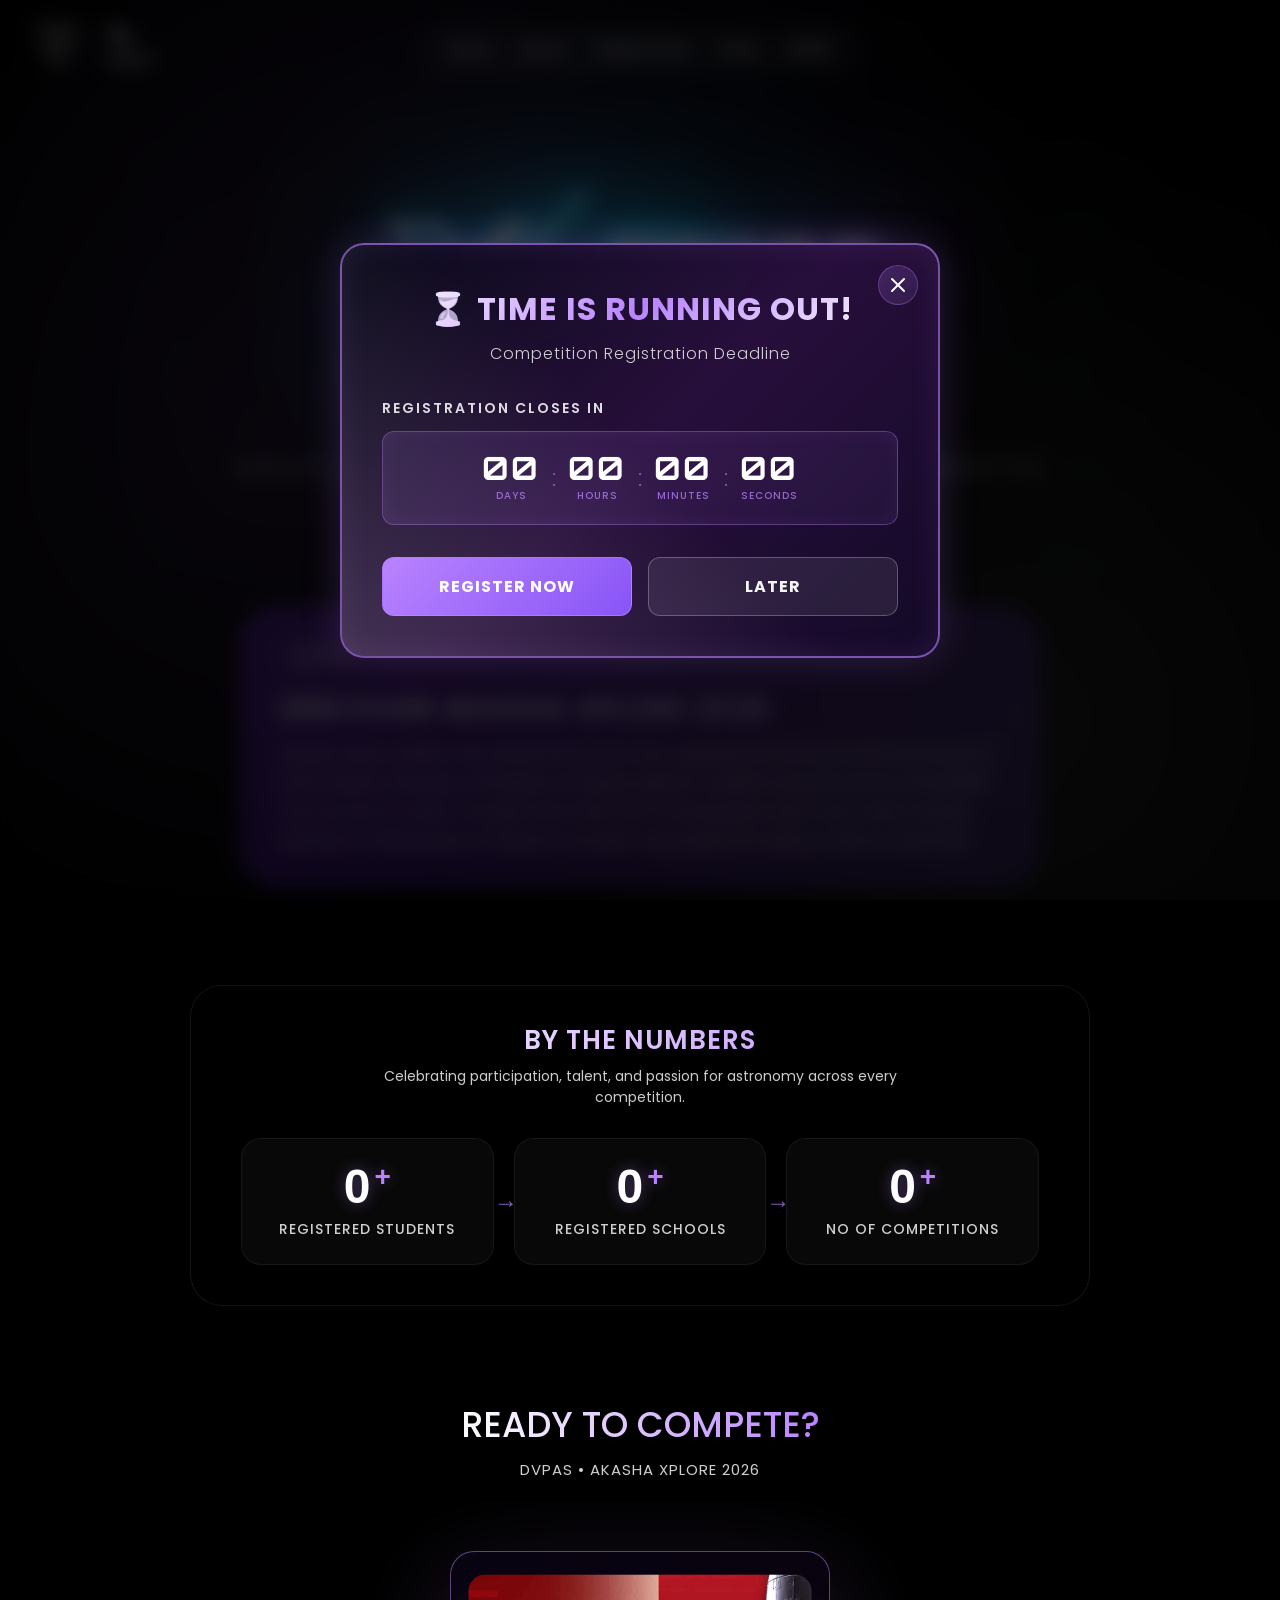
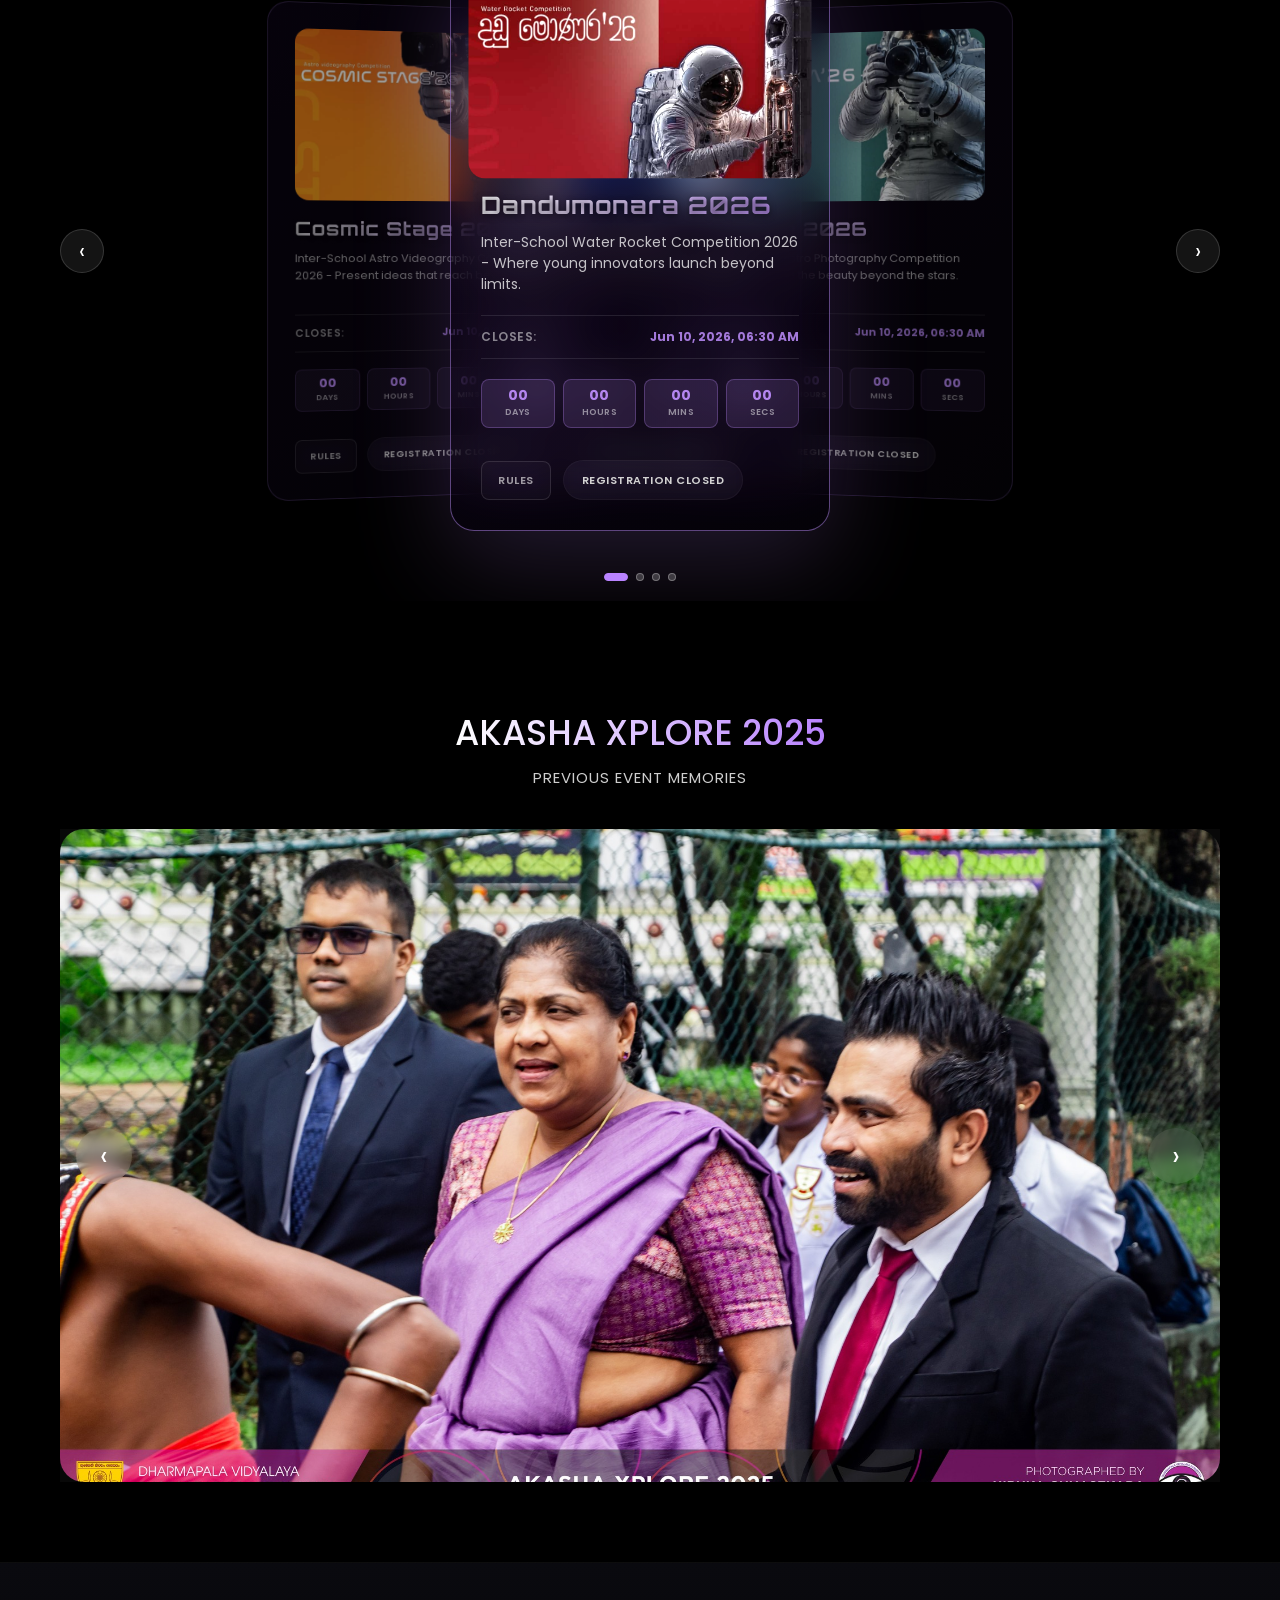
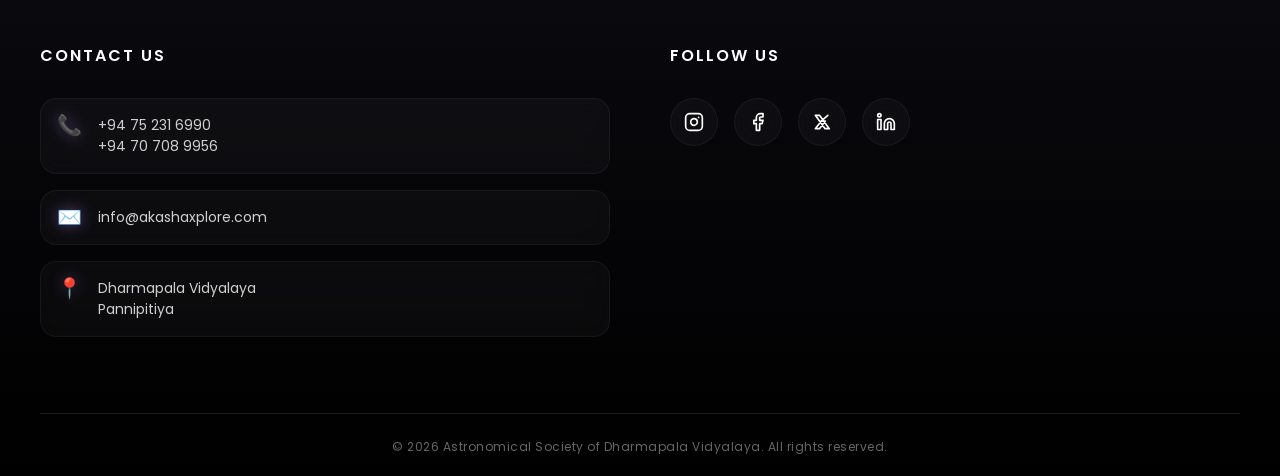
==== commit d4d20930: "quiz" ====
--- a/home.html
+++ b/home.html
@@ -980,103 +980,143 @@
 <script>
 // INTERACTIVE COUNTDOWN TIMER LIGHTBOX
 function initializeTimerLightbox() {
-    // Set the timer to registration deadline: June 10, 2026 at 06:30 UTC
-    const timerEndDate = new Date('2026-06-10T06:30:00Z');
-    
-    const timerLightbox = document.getElementById('timerLightbox');
-    const timerCloseBtn = document.getElementById('timerCloseBtn');
-    const timerDismissBtn = document.getElementById('timerDismissBtn');
-    const timerRegisterBtn = document.getElementById('timerRegisterBtn');
-    const scrollToContent = document.getElementById('scrollToContent');
-    
-    function updateTimer() {
-        const now = new Date().getTime();
-        const endTime = timerEndDate.getTime();
-        const timeLeft = endTime - now;
-        
-        if (timeLeft <= 0) {
-            // Timer expired
-            document.getElementById('timerDays').textContent = '00';
-            document.getElementById('timerHours').textContent = '00';
-            document.getElementById('timerMinutes').textContent = '00';
-            document.getElementById('timerSeconds').textContent = '00';
-            document.querySelector('.registration-timer').style.opacity = '0.5';
+    try {
+        // Set the timer to registration deadline: June 10, 2026 at 06:30 UTC
+        const timerEndDate = new Date('2026-06-10T06:30:00Z');
+        
+        // Get all required DOM elements with null checks
+        const timerLightbox = document.getElementById('timerLightbox');
+        if (!timerLightbox) {
+            console.warn('Timer lightbox element not found');
             return;
         }
         
-        // Calculate time units
-        const days = Math.floor(timeLeft / (1000 * 60 * 60 * 24));
-        const hours = Math.floor((timeLeft % (1000 * 60 * 60 * 24)) / (1000 * 60 * 60));
-        const minutes = Math.floor((timeLeft % (1000 * 60 * 60)) / (1000 * 60));
-        const seconds = Math.floor((timeLeft % (1000 * 60)) / 1000);
-        
-        // Format with leading zeros
-        const formatTime = (time) => String(time).padStart(2, '0');
-        
-        // Update DOM
-        const daysElement = document.getElementById('timerDays');
-        const hoursElement = document.getElementById('timerHours');
-        const minutesElement = document.getElementById('timerMinutes');
-        const secondsElement = document.getElementById('timerSeconds');
-        
-        // Add pulse animation to seconds on change
-        if (secondsElement.textContent !== formatTime(seconds)) {
-            secondsElement.classList.remove('pulse');
-            void secondsElement.offsetWidth; // Trigger reflow to restart animation
-            secondsElement.classList.add('pulse');
-        }
-        
-        daysElement.textContent = formatTime(days);
-        hoursElement.textContent = formatTime(hours);
-        minutesElement.textContent = formatTime(minutes);
-        secondsElement.textContent = formatTime(seconds);
-    }
-    
-    function closeTimer() {
-        timerLightbox.classList.remove('active');
-    }
-    
-    function openTimer() {
-        timerLightbox.classList.add('active');
-    }
-    
-    // Update immediately
-    updateTimer();
-    
-    // Update every second
-    setInterval(updateTimer, 1000);
-    
-    // Event listeners for close buttons
-    timerCloseBtn.addEventListener('click', closeTimer);
-    timerDismissBtn.addEventListener('click', closeTimer);
-    
-    // Register button scrolls to registration section
-    timerRegisterBtn.addEventListener('click', () => {
-        closeTimer();
-        if (scrollToContent) {
-            scrollToContent.click();
-        }
+        const timerCloseBtn = document.getElementById('timerCloseBtn');
+        const timerDismissBtn = document.getElementById('timerDismissBtn');
+        const timerRegisterBtn = document.getElementById('timerRegisterBtn');
+        const scrollToContent = document.getElementById('scrollToContent');
+        const timerBackdrop = document.querySelector('.timer-lightbox-backdrop');
+        const registrationTimer = document.querySelector('.registration-timer');
+        
+        // Check for critical elements
+        if (!timerCloseBtn || !timerDismissBtn || !timerRegisterBtn || !timerBackdrop) {
+            console.warn('Some timer button elements not found');
+            return;
+        }
+        
+        function updateTimer() {
+            try {
+                const now = new Date().getTime();
+                const endTime = timerEndDate.getTime();
+                const timeLeft = endTime - now;
+                
+                const daysElement = document.getElementById('timerDays');
+                const hoursElement = document.getElementById('timerHours');
+                const minutesElement = document.getElementById('timerMinutes');
+                const secondsElement = document.getElementById('timerSeconds');
+                
+                if (!daysElement || !hoursElement || !minutesElement || !secondsElement) {
+                    return;
+                }
+                
+                if (timeLeft <= 0) {
+                    // Timer expired
+                    daysElement.textContent = '00';
+                    hoursElement.textContent = '00';
+                    minutesElement.textContent = '00';
+                    secondsElement.textContent = '00';
+                    if (registrationTimer) {
+                        registrationTimer.style.opacity = '0.5';
+                    }
+                    return;
+                }
+                
+                // Calculate time units
+                const days = Math.floor(timeLeft / (1000 * 60 * 60 * 24));
+                const hours = Math.floor((timeLeft % (1000 * 60 * 60 * 24)) / (1000 * 60 * 60));
+                const minutes = Math.floor((timeLeft % (1000 * 60 * 60)) / (1000 * 60));
+                const seconds = Math.floor((timeLeft % (1000 * 60)) / 1000);
+                
+                // Format with leading zeros
+                const formatTime = (time) => String(time).padStart(2, '0');
+                
+                // Add pulse animation to seconds on change
+                if (secondsElement.textContent !== formatTime(seconds)) {
+                    secondsElement.classList.remove('pulse');
+                    void secondsElement.offsetWidth; // Trigger reflow to restart animation
+                    secondsElement.classList.add('pulse');
+                }
+                
+                daysElement.textContent = formatTime(days);
+                hoursElement.textContent = formatTime(hours);
+                minutesElement.textContent = formatTime(minutes);
+                secondsElement.textContent = formatTime(seconds);
+            } catch (error) {
+                console.error('Error updating timer:', error);
+            }
+        }
+        
+        function closeTimer() {
+            timerLightbox.classList.remove('active');
+        }
+        
+        function openTimer() {
+            timerLightbox.classList.add('active');
+        }
+        
+        // Update immediately
+        updateTimer();
+        
+        // Update every second
+        setInterval(updateTimer, 1000);
+        
+        // Event listeners for close buttons
+        timerCloseBtn.addEventListener('click', closeTimer);
+        timerDismissBtn.addEventListener('click', closeTimer);
+        
+        // Register button scrolls to registration section
+        timerRegisterBtn.addEventListener('click', () => {
+            closeTimer();
+            if (scrollToContent) {
+                scrollToContent.click();
+            }
+        });
+        
+        // Close on backdrop click
+        timerBackdrop.addEventListener('click', closeTimer);
+        
+        // Close on Escape key
+        document.addEventListener('keydown', (e) => {
+            if (e.key === 'Escape' && timerLightbox.classList.contains('active')) {
+                closeTimer();
+            }
+        });
+        
+        // Show lightbox on every page load/refresh
+        openTimer();
+    } catch (error) {
+        console.error('Error initializing timer lightbox:', error);
+    }
+}
+
+// Initialize timer when DOM is ready - use a more reliable approach
+function initTimer() {
+    // Ensure all DOM elements are loaded
+    if (document.readyState === 'loading') {
+        document.addEventListener('DOMContentLoaded', initializeTimerLightbox);
+    } else {
+        // DOM is already loaded, initialize immediately
+        initializeTimerLightbox();
+    }
+}
+
+// Also add a small delay to ensure everything is ready
+if (document.readyState === 'loading') {
+    document.addEventListener('DOMContentLoaded', () => {
+        setTimeout(initializeTimerLightbox, 100);
     });
-    
-    // Close on backdrop click
-    document.querySelector('.timer-lightbox-backdrop').addEventListener('click', closeTimer);
-    
-    // Close on Escape key
-    document.addEventListener('keydown', (e) => {
-        if (e.key === 'Escape' && timerLightbox.classList.contains('active')) {
-            closeTimer();
-        }
-    });
-    
-    // Show lightbox on every page load/refresh
-    openTimer();
-}
-
-// Initialize timer when DOM is ready
-if (document.readyState === 'loading') {
-    document.addEventListener('DOMContentLoaded', initializeTimerLightbox);
 } else {
-    initializeTimerLightbox();
+    setTimeout(initializeTimerLightbox, 100);
 }
 </script>
 
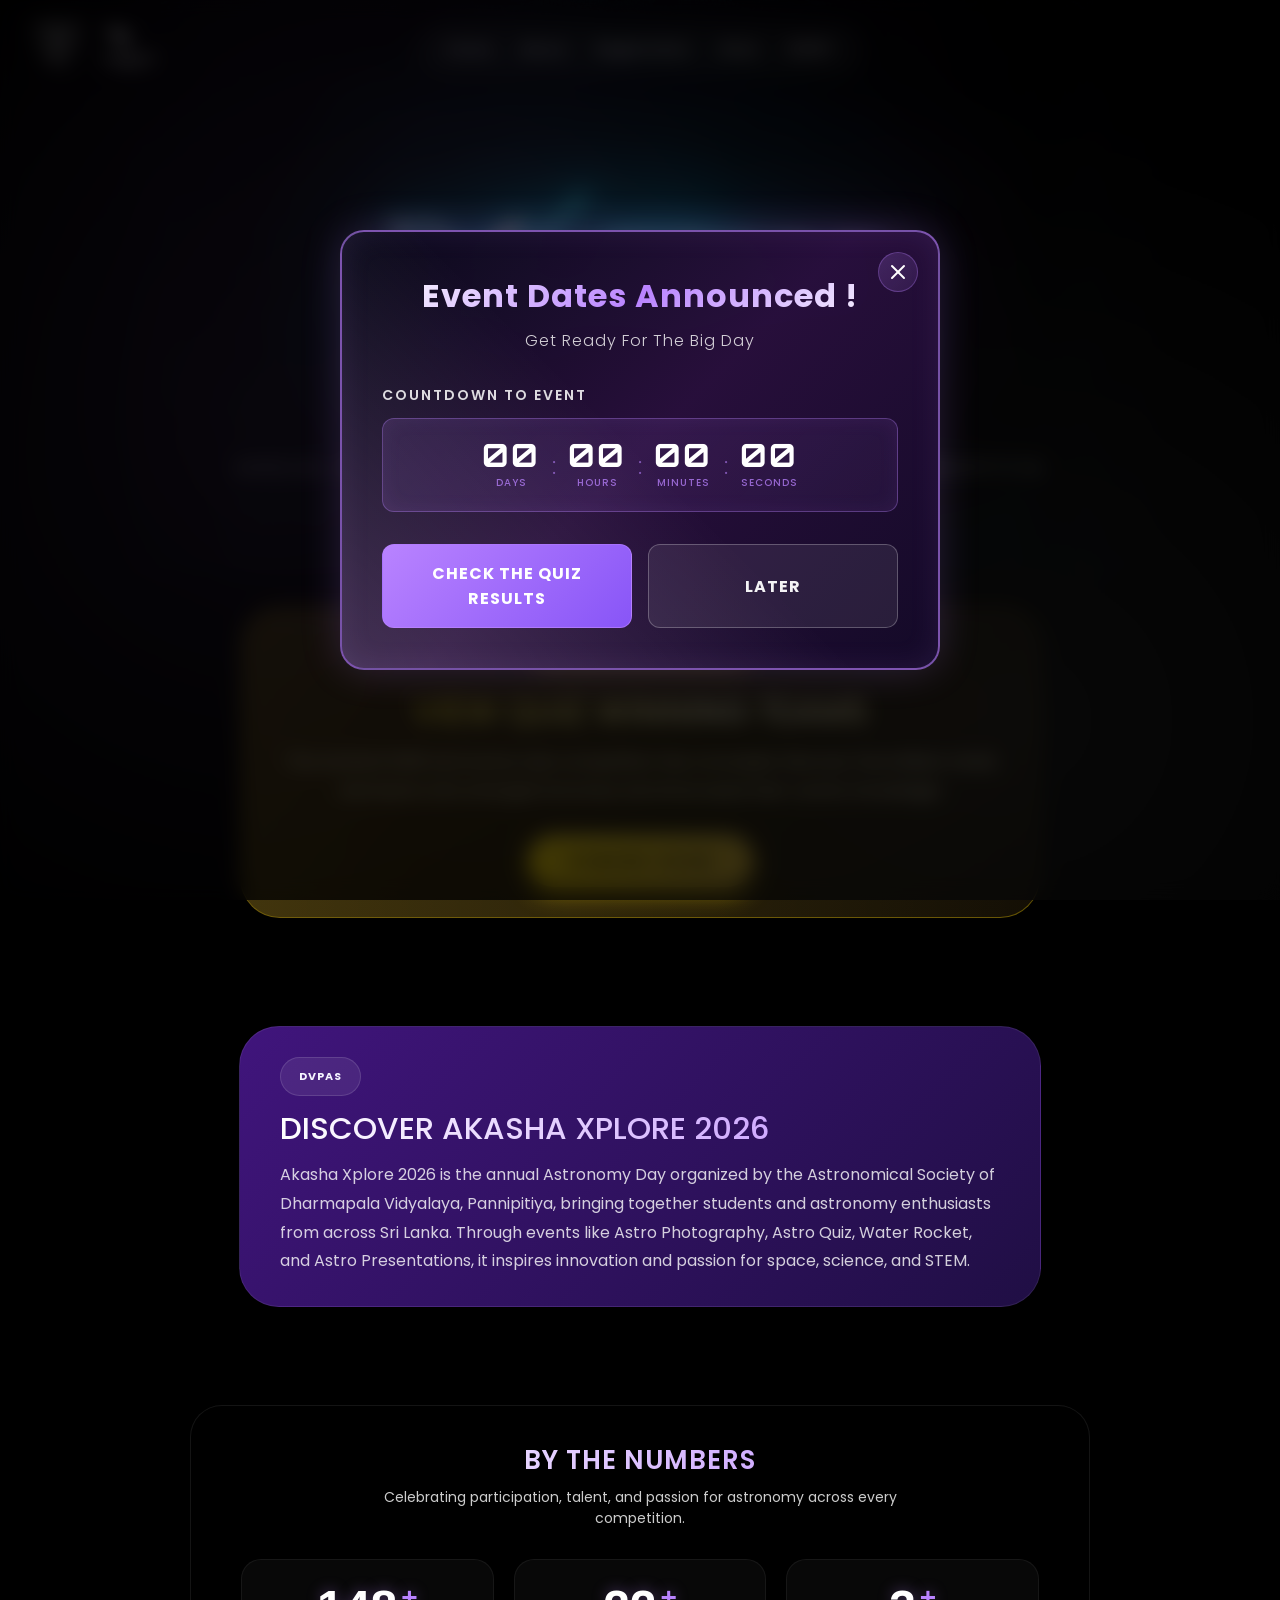
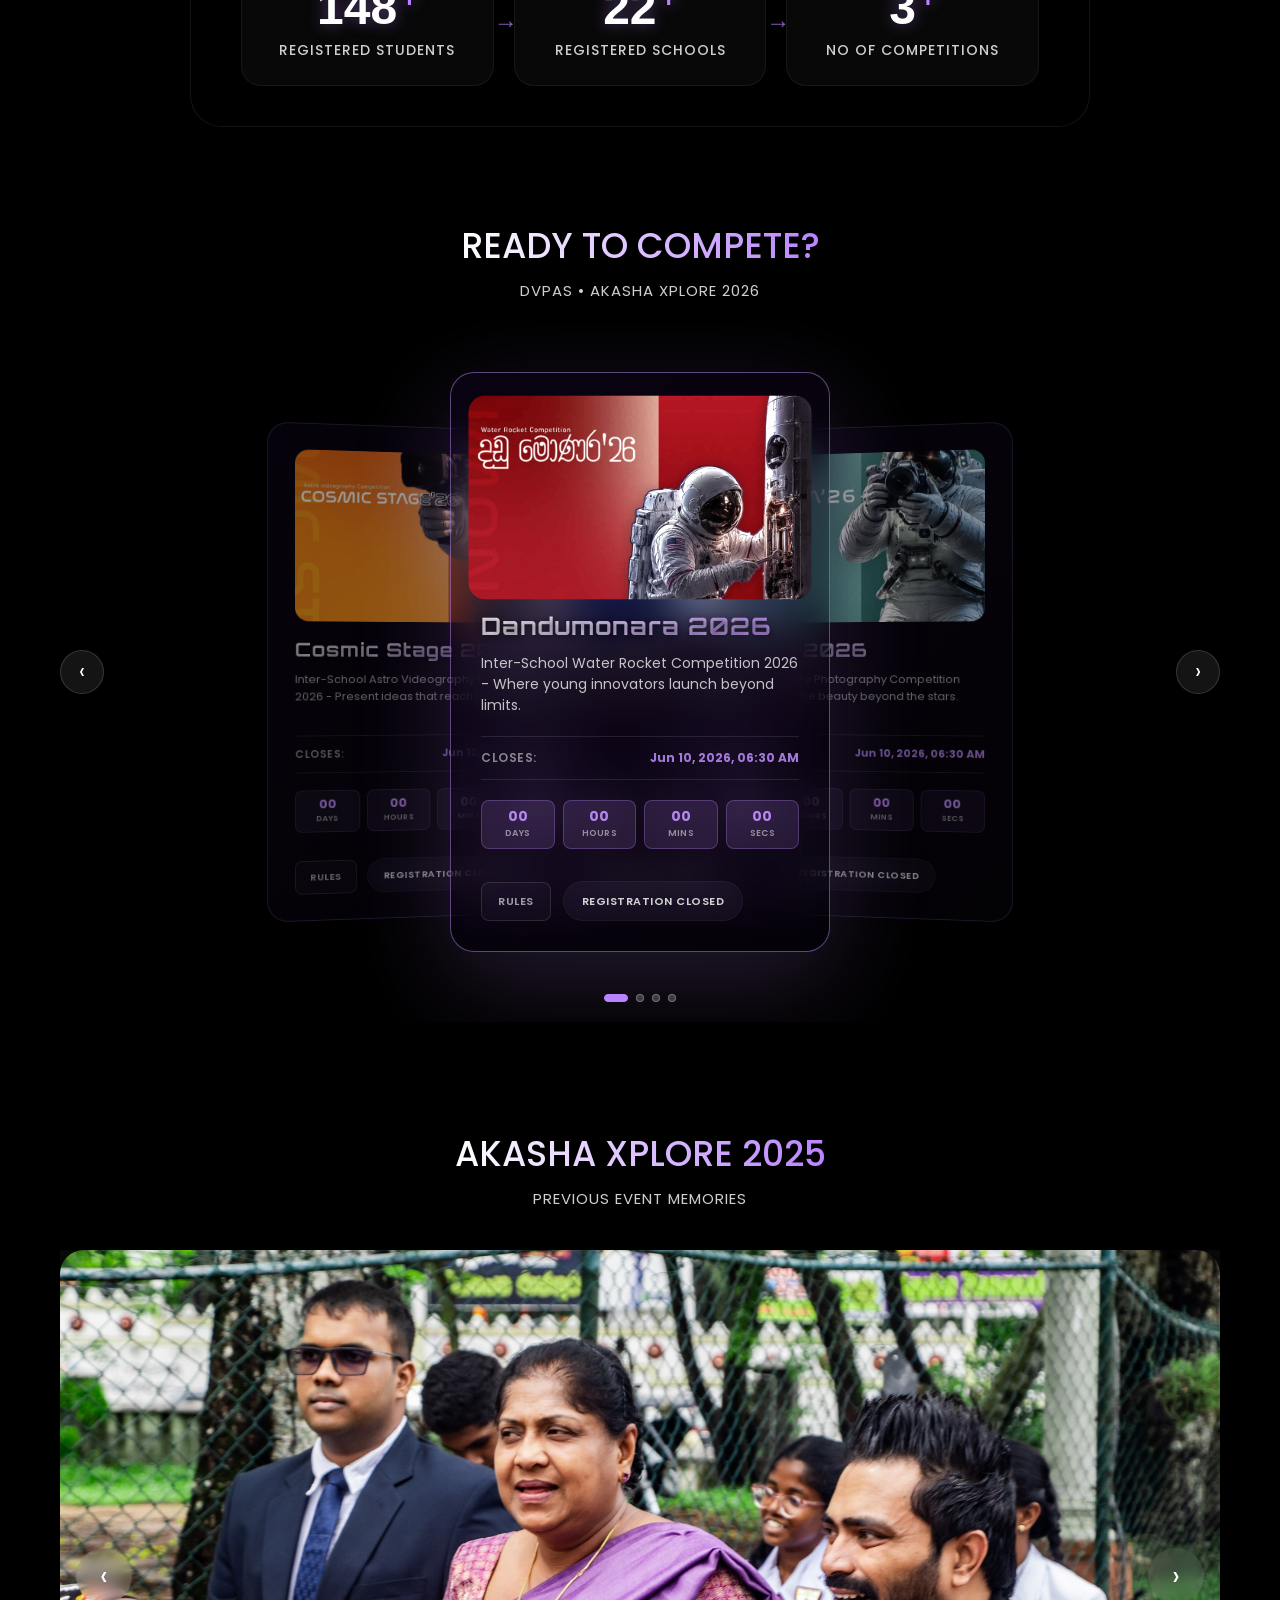
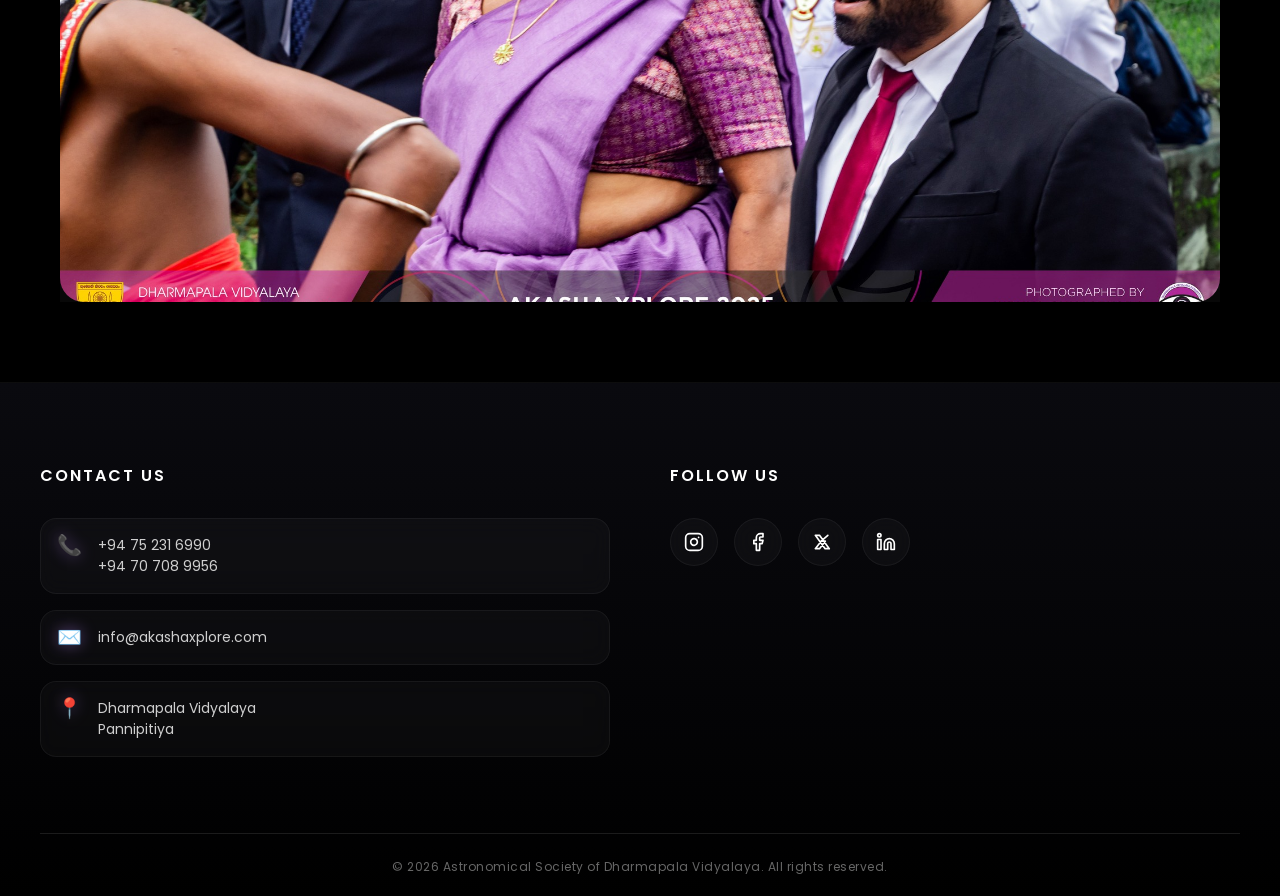
==== commit c16f3131: "quiz section" ====
--- a/home.html
+++ b/home.html
@@ -193,6 +193,121 @@
 
 <div class="page">
 
+<!-- QUIZ WINNERS SECTION -->
+<style>
+    @keyframes goldPulse {
+        0% { box-shadow: 0 0 20px rgba(255, 215, 0, 0.15), inset 0 0 15px rgba(255, 215, 0, 0.1); }
+        100% { box-shadow: 0 0 45px rgba(255, 215, 0, 0.5), inset 0 0 25px rgba(255, 215, 0, 0.2); }
+    }
+    @keyframes trophyBounce {
+        0%, 100% { transform: translateY(0) scale(1) rotate(0deg); }
+        50% { transform: translateY(-10px) scale(1.15) rotate(5deg); }
+    }
+    @keyframes shimmerText {
+        0% { background-position: -200% center; }
+        100% { background-position: 200% center; }
+    }
+    @keyframes shimmerBackground {
+        0% { transform: translateX(-100%) rotate(30deg); }
+        100% { transform: translateX(100%) rotate(30deg); }
+    }
+    #quizWinnersSection .about-card-content {
+        border: 1px solid rgba(255, 215, 0, 0.35);
+        position: relative;
+        overflow: hidden;
+        background: linear-gradient(135deg, rgba(40, 30, 20, 0.94), rgba(20, 15, 5, 0.96)) !important;
+        max-width: 800px !important;
+        margin: 0 auto;
+    }
+    #quizWinnersSection .about-card-content::after {
+        content: '';
+        position: absolute;
+        top: -100%; left: -100%; width: 200%; height: 300%;
+        background: linear-gradient(to right, rgba(255,255,255,0) 0%, rgba(255,215,0,0.15) 50%, rgba(255,255,255,0) 100%);
+        animation: shimmerBackground 5s infinite linear;
+        pointer-events: none;
+        z-index: 0;
+    }
+    #quizWinnersSection .about-header {
+        position: relative;
+        z-index: 1;
+    }
+    .trophy-icon {
+        display: inline-block;
+        font-size: 38px;
+        margin: 0 12px;
+        animation: trophyBounce 2s infinite ease-in-out;
+        filter: drop-shadow(0 0 10px rgba(255, 215, 0, 0.8));
+    }
+    .winning-title {
+        background: linear-gradient(90deg, #FFDF00, #FFF8DC, #D4AF37, #FFDF00);
+        background-size: 200% auto;
+        -webkit-background-clip: text;
+        background-clip: text;
+        -webkit-text-fill-color: transparent;
+        color: transparent;
+        animation: shimmerText 3s linear infinite;
+        display: flex;
+        align-items: center;
+        justify-content: center;
+        font-size: 34px !important;
+    }
+    .winning-btn {
+        background: linear-gradient(135deg, #FFDF00, #D4AF37) !important;
+        color: #000 !important;
+        box-shadow: 0 8px 25px rgba(255, 215, 0, 0.4), inset 0 2px 0 rgba(255,255,255,0.5) !important;
+        border: none !important;
+        font-weight: 800 !important;
+        letter-spacing: 3px !important;
+    }
+    
+    .winning-status {
+        background: rgba(255, 215, 0, 0.15) !important;
+        border-color: rgba(255, 215, 0, 0.5) !important;
+        color: #FFDF00 !important;
+        box-shadow: 0 0 10px rgba(255, 215, 0, 0.2);
+    }
+    /* Tiny floating sparkles */
+    .sparkle {
+        position: absolute;
+        width: 4px;
+        height: 4px;
+        background: #FFDF00;
+        border-radius: 50%;
+        box-shadow: 0 0 10px 2px #FFDF00;
+        opacity: 0;
+        animation: sparkleAnim 3s infinite linear;
+        z-index: 1;
+    }
+    @keyframes sparkleAnim {
+        0% { transform: translateY(0) scale(0); opacity: 0; }
+        50% { opacity: 1; transform: translateY(-20px) scale(1.5); }
+        100% { transform: translateY(-40px) scale(0); opacity: 0; }
+    }
+</style>
+<section class="about-section" id="quizWinnersSection" aria-label="Quiz Winners">
+    <div class="about-card-content" style="text-align: center; background: linear-gradient(135deg, rgba(30, 22, 100, 0.94), rgba(15, 15, 45, 0.96));">
+        <div class="sparkle" style="top: 20%; left: 10%; animation-delay: 0s;"></div>
+        <div class="sparkle" style="top: 70%; left: 85%; animation-delay: 1s;"></div>
+        <div class="sparkle" style="top: 40%; left: 80%; animation-delay: 0.5s;"></div>
+        <div class="sparkle" style="top: 80%; left: 15%; animation-delay: 1.5s;"></div>
+        <div class="sparkle" style="top: 30%; left: 50%; animation-delay: 2s;"></div>
+        
+        <div class="about-header" style="display: flex; flex-direction: column; align-items: center;">
+            <span class="about-status winning-status">🏆 RESULTS ANNOUNCED 🏆</span>
+            <div class="about-title winning-title">
+                <span class="trophy-icon">✨</span>
+                VIEW QUIZ WINNING TEAMS
+                <span class="trophy-icon">✨</span>
+            </div>
+            <p class="about-subtitle" style="margin: 0 auto; max-width: 800px; color: #FFF8DC;">The QUASAR 2026 Astronomy Quiz competition has concluded. Discover the brilliant minds and teams who emerged victorious and showcased their cosmic knowledge!</p>
+            <div style="margin-top: 30px;">
+                <a href="quiz.html" class="scroll-cta hero-register winning-btn" style="text-decoration: none; display: inline-flex; width: auto; padding: 0 40px; margin-top: 0;">Coming Soon</a>
+            </div>
+        </div>
+    </div>
+</section>
+
 <!-- ABOUT SECTION (inserted) -->
 <section class="about-section" id="aboutSection" aria-label="About">
 
@@ -218,11 +333,11 @@
         </div>
         <div class="stats-grid">
             <div class="stat-item">
-                <div class="stat-number" data-target="50">0</div>
+                <div class="stat-number" data-target="150">0</div>
                 <div class="stat-label">Registered Students</div>
             </div>
             <div class="stat-item">
-                <div class="stat-number" data-target="8">0</div>
+                <div class="stat-number" data-target="23">0</div>
                 <div class="stat-label">Registered Schools</div>
             </div>
             <div class="stat-item">
@@ -941,12 +1056,12 @@
         </button>
         
         <div class="timer-lightbox-header">
-            <h2 class="timer-lightbox-title">⏳ TIME IS RUNNING OUT!</h2>
-            <p class="timer-lightbox-subtitle">Competition Registration Deadline</p>
+            <h2 class="timer-lightbox-title"> Event Dates Announced !</h2>
+            <p class="timer-lightbox-subtitle">Get Ready For The Big Day </p>
         </div>
         
         <div class="registration-timer">
-            <div class="timer-label">REGISTRATION CLOSES IN</div>
+            <div class="timer-label">Countdown to Event</div>
             <div class="timer-display">
                 <span class="timer-unit">
                     <span class="timer-value" id="timerDays">00</span>
@@ -971,7 +1086,7 @@
         </div>
         
         <div class="timer-lightbox-cta">
-            <button class="timer-register-btn" id="timerRegisterBtn">REGISTER NOW</button>
+            <button class="timer-register-btn" id="timerRegisterBtn">Check the Quiz Results </button>
             <button class="timer-dismiss-btn" id="timerDismissBtn">LATER</button>
         </div>
     </div>
@@ -981,8 +1096,8 @@
 // INTERACTIVE COUNTDOWN TIMER LIGHTBOX
 function initializeTimerLightbox() {
     try {
-        // Set the timer to registration deadline: June 10, 2026 at 06:30 UTC
-        const timerEndDate = new Date('2026-06-10T06:30:00Z');
+        // Set the timer to registration deadline: July 03, 2026 at 06:30 UTC
+        const timerEndDate = new Date('2026-07-03T06:30:00Z');
         
         // Get all required DOM elements with null checks
         const timerLightbox = document.getElementById('timerLightbox');
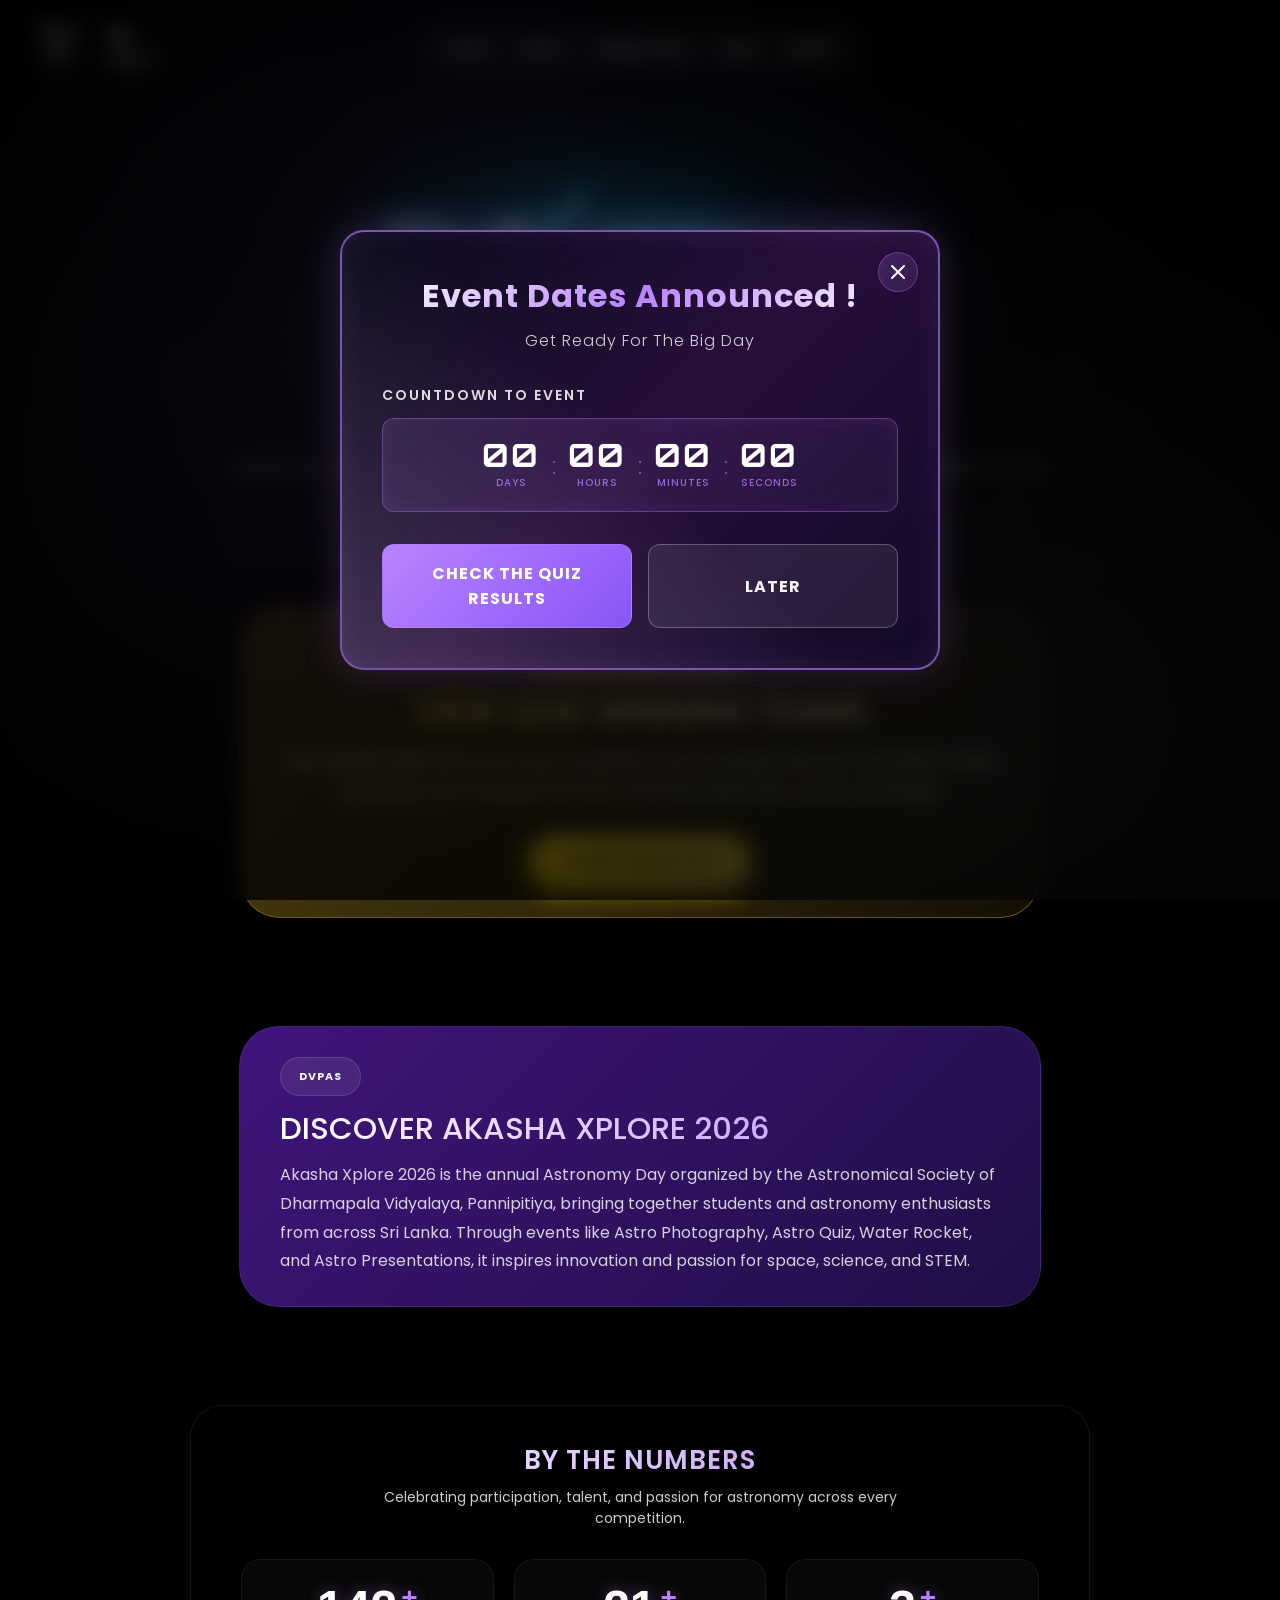
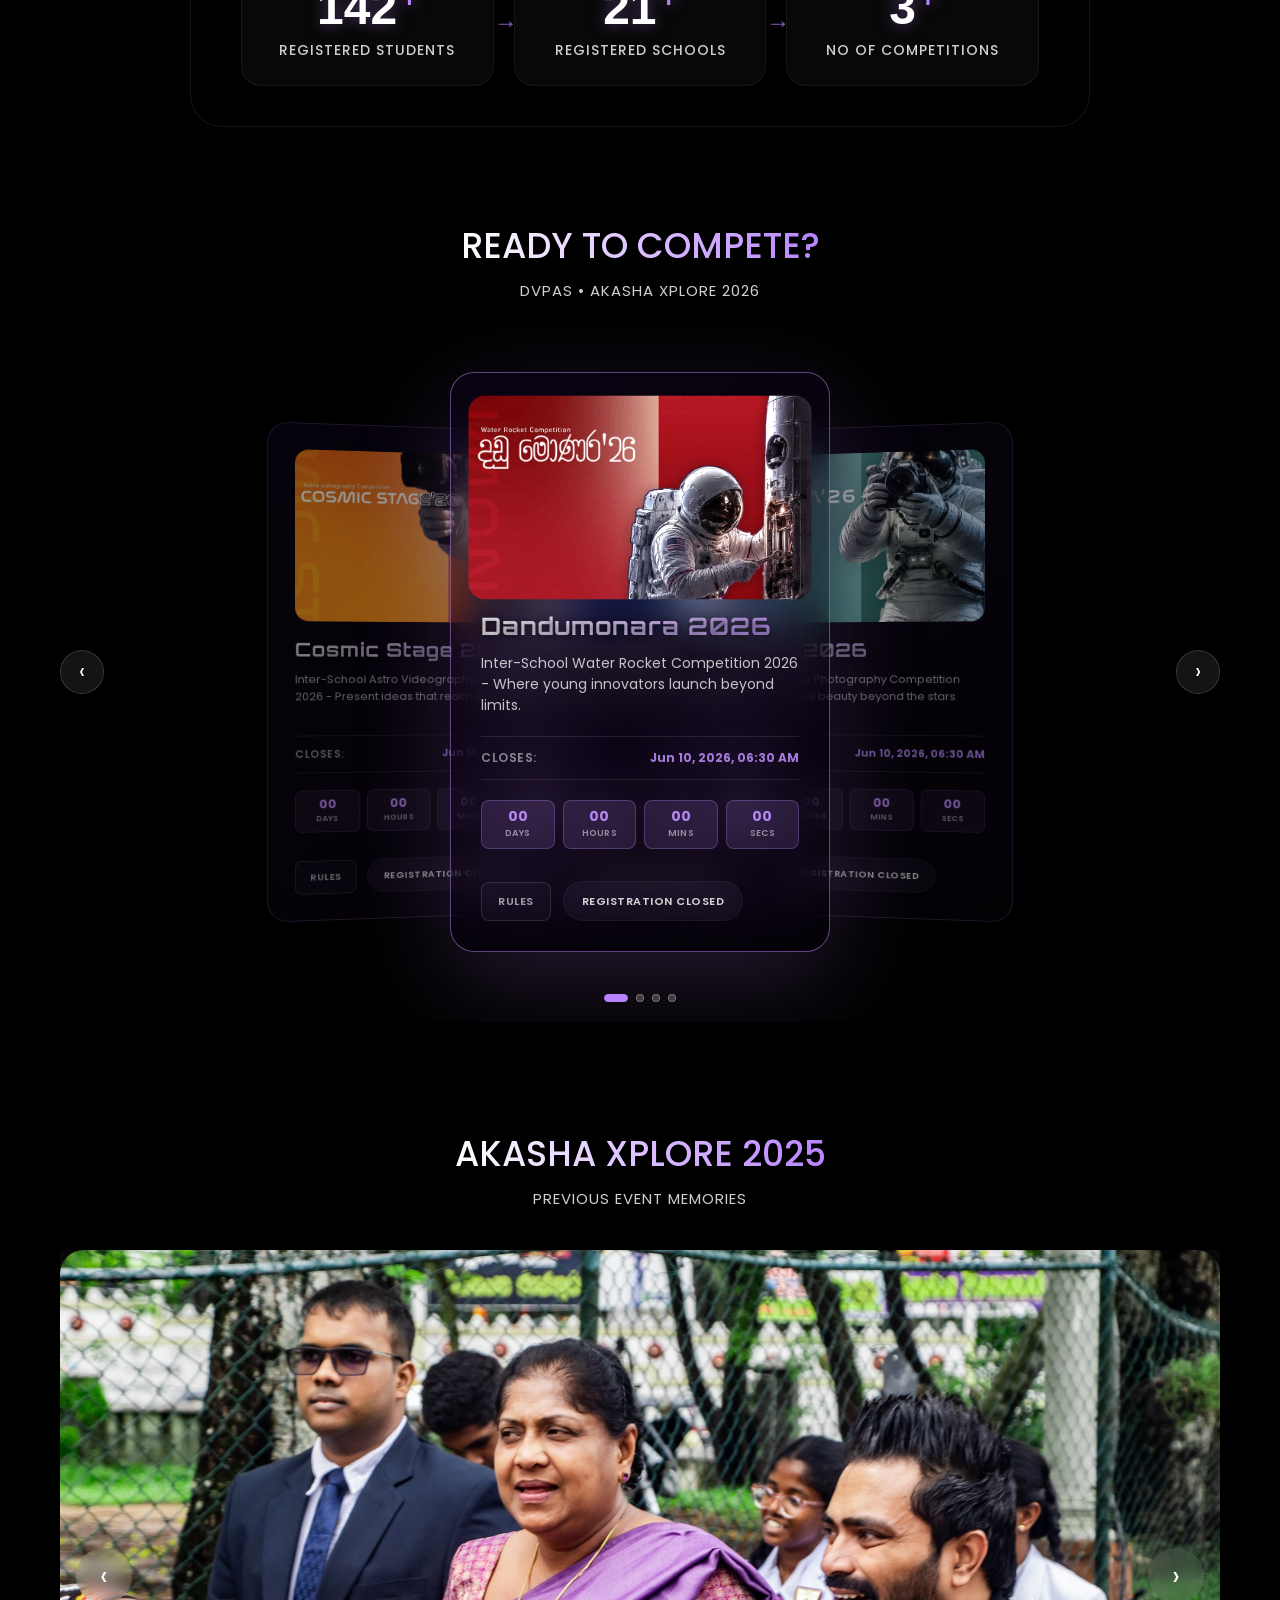
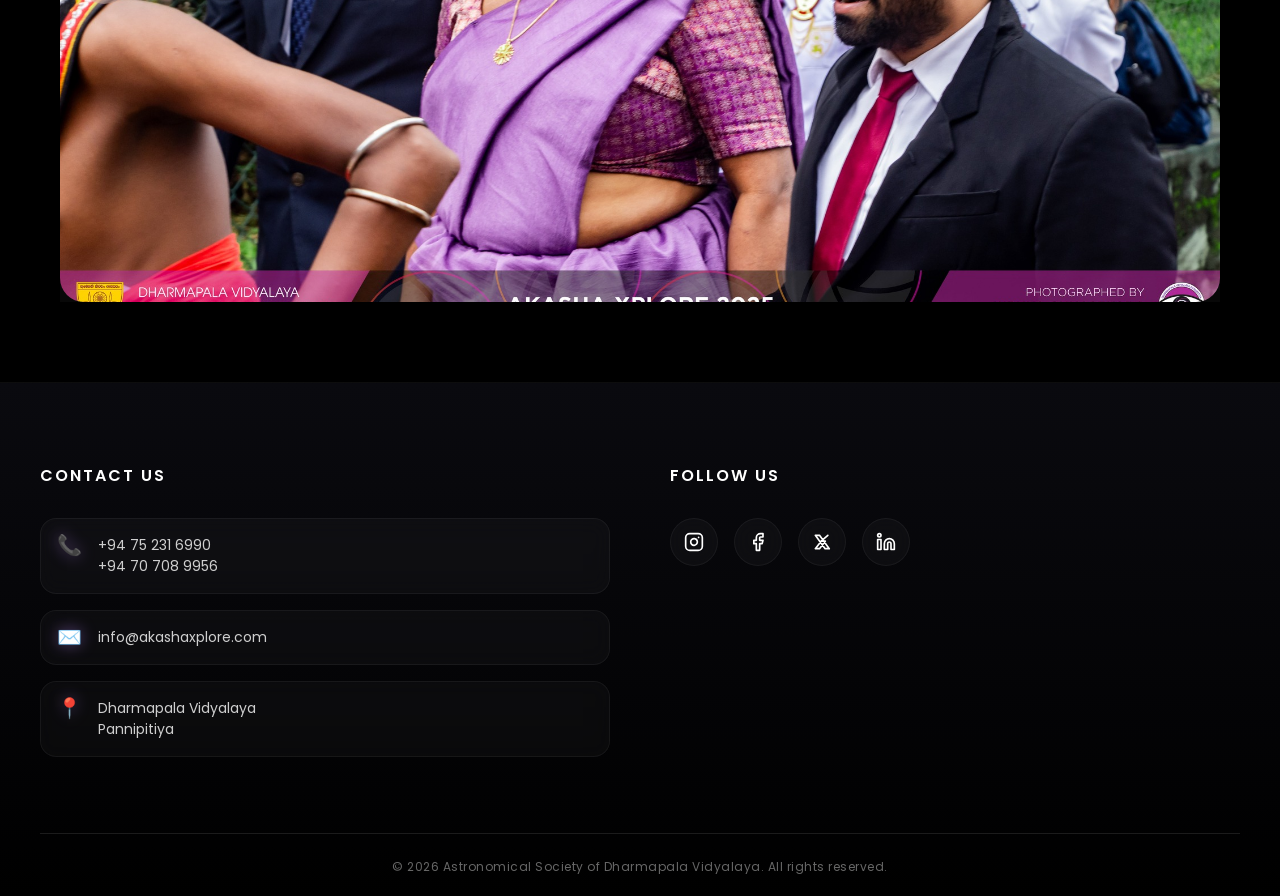
==== commit c7c3c217: "button update" ====
--- a/home.html
+++ b/home.html
@@ -302,7 +302,7 @@
             </div>
             <p class="about-subtitle" style="margin: 0 auto; max-width: 800px; color: #FFF8DC;">The QUASAR 2026 Astronomy Quiz competition has concluded. Discover the brilliant minds and teams who emerged victorious and showcased their cosmic knowledge!</p>
             <div style="margin-top: 30px;">
-                <a href="quiz.html" class="scroll-cta hero-register winning-btn" style="text-decoration: none; display: inline-flex; width: auto; padding: 0 40px; margin-top: 0;">Coming Soon</a>
+                <a href="quiz.html" class="scroll-cta hero-register winning-btn" style="text-decoration: none; display: inline-flex; width: auto; padding: 0 40px; margin-top: 0;">View Results</a>
             </div>
         </div>
     </div>
